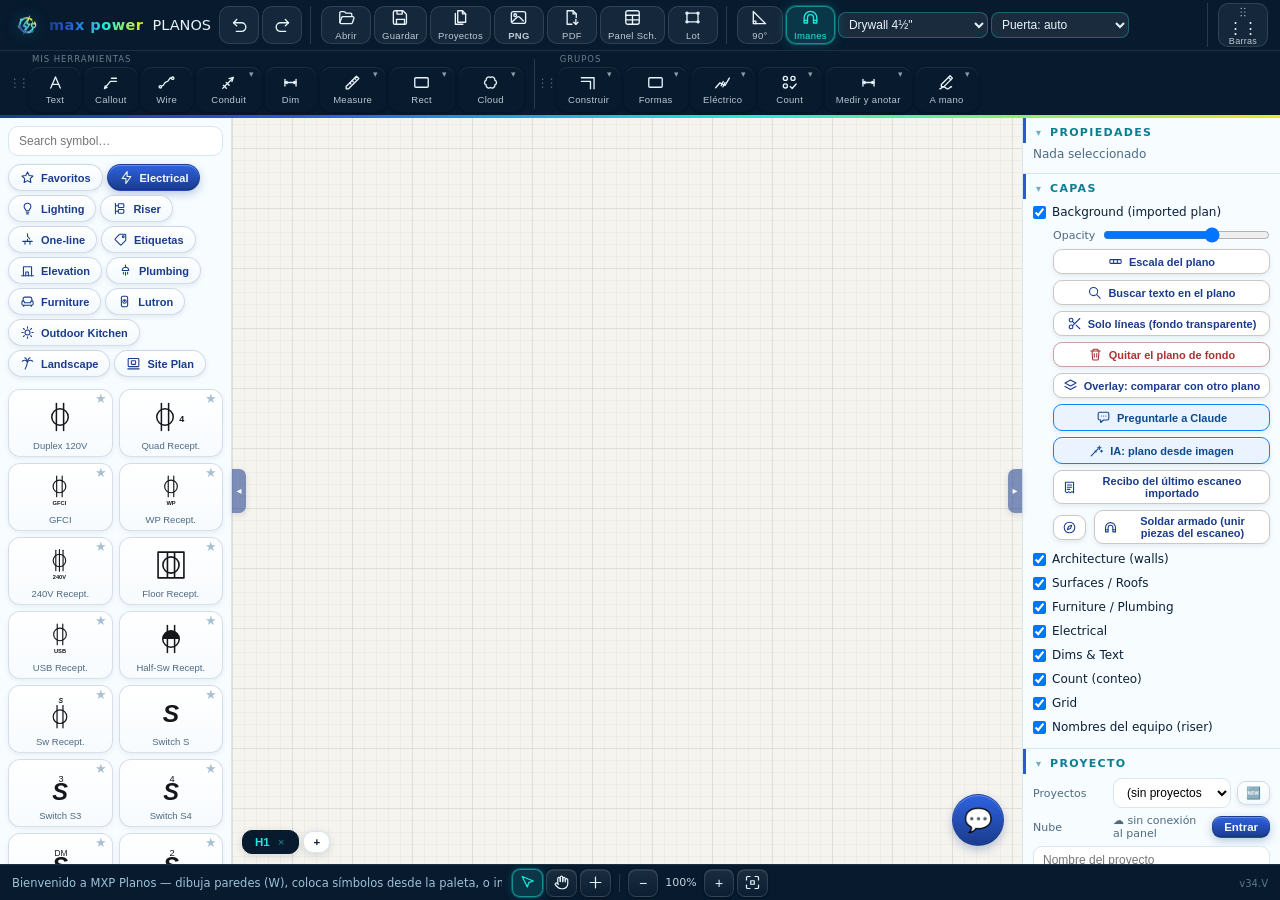
==== index.html @ 072ed12e "v34.V: abrir varios planos de golpe POR EL BOTÓN — el selector múltiple existía y funcionaba, pero n" ====
<!DOCTYPE html>
<html lang="es">
<head>
<meta charset="UTF-8">
<meta name="viewport" content="width=device-width, initial-scale=1.0, maximum-scale=1.0, user-scalable=no">
<!-- CSP (auditoría seguridad 03/09): GitHub Pages no permite cabeceras; esta meta corta la exfiltración si algo llegara a ejecutar script. pdf.js necesita worker-src blob: e img-src data:/blob:. El cerebro debe vivir en *.workers.dev (o agregar aquí su dominio). -->
<meta http-equiv="Content-Security-Policy" content="default-src 'self'; script-src 'self' 'wasm-unsafe-eval'; worker-src 'self' blob:; img-src 'self' data: blob:; style-src 'self' 'unsafe-inline'; font-src 'self' data:; connect-src 'self' https://*.supabase.co https://*.workers.dev; media-src 'self' blob:; base-uri 'none'; object-src 'none'; form-action 'none'">
<title>MXP Planos — Diseño Eléctrico y Arquitectónico</title>
<link rel="icon" href="data:image/svg+xml,%3Csvg xmlns='http://www.w3.org/2000/svg' viewBox='0 0 32 32'%3E%3Crect width='32' height='32' rx='6' fill='%231e2530'/%3E%3Ctext x='16' y='22' font-size='14' font-family='Arial' font-weight='bold' fill='%23f5b82e' text-anchor='middle'%3EMX%3C/text%3E%3C/svg%3E">
<link rel="manifest" href="manifest.webmanifest">
<meta name="theme-color" content="#071A2E">
<link rel="apple-touch-icon" href="icon-192.png">
<link rel="stylesheet" href="css/app.css">
</head>
<body>
<div id="app">

  <!-- ======= BARRA SUPERIOR ======= -->
  <header id="toolbar">
    <div class="tbRow tbRow1">
    <div class="brand"><img id="brandLogo" alt="Max Power" hidden><b>max power</b><span>PLANOS</span></div>

    <button id="btnPal" class="touch-only" title="Abrir / cerrar la paleta de símbolos" data-ico="symbols"><label>Símbolos</label></button>

    <!-- Fila 1 FIJA (pedido de Edgar 04/09): primero deshacer/rehacer, después
         las acciones de archivo, después los ajustes de dibujo. -->
    <div class="tgroup" id="grpHist">
      <button id="btnUndo" title="Deshacer (Ctrl+Z)" data-ico="undo"></button>
      <button id="btnRedo" title="Rehacer (Ctrl+Y)" data-ico="redo"></button>
    </div>

    <div class="tgroup" id="grpArchivo">
      <button id="btnOpen" title="Abrir cualquier documento: proyecto MXP, plano PDF o foto. Puedes escoger VARIOS planos de golpe —o un PDF de varias páginas— y sale el índice del set para marcar las hojas que entran. También sirve pegar con Ctrl+V o arrastrar al lienzo." data-ico="open"><label>Abrir</label></button>
      <button id="btnSave" title="Guardar el proyecto como archivo" data-ico="save"><label>Guardar</label></button>
      <button id="btnProyectos" title="Todos tus proyectos: los de este aparato y los de la nube. Abrir, duplicar, borrar e importar varios .mxp.json de golpe." data-ico="projects"><label>Proyectos</label></button>
      <button id="btnPng" title="Exportar imagen PNG" data-ico="png"><label>PNG</label></button>
      <button id="btnPrint" title="Imprimir / Guardar PDF" data-ico="pdf"><label>PDF</label></button>
      <button id="btnPanel" title="Panel Schedule &amp; Load Calculation (hoja E-2)" data-ico="panelsch"><label>Panel Sch.</label></button>
      <button id="btnLot" title="Buscar propiedad / lote (Property Appraiser, FEMA, Maps)" data-ico="lot"><label>Lot</label></button>
    </div>

    <div class="tgroup" id="grpAjustes">
      <button id="btnOrtho" title="ORTHO 90°: dibuja Y arrastra siempre recto, sin apretar Shift (F8). En el iPad déjalo encendido." data-ico="ortho"><label>90°</label></button>
      <button id="btnImanes" class="active" title="IMANES: cuando están encendidos, el punto se pega a las esquinas y ejes de lo ya dibujado. Apágalos si quieres poner la línea EXACTAMENTE donde tú tocas — las guías verdes se siguen viendo como referencia." data-ico="magnet"><label>Imanes</label></button>
      <select id="wallType" title="Tipo de pared al dibujar (drywall por defecto: en una casa solo el contorno es de bloque)">
        <option value="drywall" selected>Drywall 4½"</option>
        <option value="furr15">Furring 1½" (forro)</option>
        <option value="drywall25">Drywall 2½"</option>
        <option value="drywall35">Drywall 3½"</option>
        <option value="drywall6">Drywall 6"</option>
        <option value="block">8" Block</option>
        <option value="block12">12" Block</option>
        <option value="blockdry">8" Block + Furring (forrado)</option>
        <option value="block12dry">12" Block + Furring (forrado)</option>
        <option value="pony30">Half Wall 30" (media pared)</option>
        <option value="pony42">Half Wall 42" (barra)</option>
        <option value="screen">Screen / Malla 2" (lanai)</option>
      </select>
      <select id="doorSize" title="Tamaño de la puerta/ventana al colocar. Se ve siempre: lo que dice aquí es lo que se coloca.">
        <option value="0">Puerta: auto</option>
        <option value="18">Puerta 1'6" (pantry)</option>
        <option value="24">Puerta 2'0"</option>
        <option value="28">Puerta 2'4"</option>
        <option value="30">Puerta 2'6"</option>
        <option value="32">Puerta 2'8"</option>
        <option value="36">Puerta 3'0"</option>
      </select>
    </div>


    <div class="tgroup right">
      <button id="btnProps" class="touch-only" title="Abrir / cerrar propiedades y capas" data-ico="props"><label>Panel</label></button>
      <button id="btnBarras" title="Organizar las barras: cuáles ves, dónde van (arriba, abajo, a un lado) y qué herramientas tienes a mano" data-ico="bars">⋮⋮<label>Barras</label></button>
    </div>
    </div>
    <div class="dock horiz" id="dockTop"></div>
    <input type="file" id="fileBg" accept="image/*,application/pdf,.pdf" multiple hidden>
    <input type="file" id="fileBg2" accept="image/*,application/pdf,.pdf" hidden>
    <input type="file" id="fileOpen" accept=".json,application/json,application/pdf,.pdf,image/*" multiple hidden>
    <input type="file" id="fileProyectos" accept=".json,application/json" multiple hidden>
    <input type="file" id="fileDxf" accept=".dxf,text/plain" hidden>
  </header>

  <div id="toolMenu" hidden></div>
  <div id="barrasPanel" hidden></div>

  <div id="main">

    <!-- ======= PALETA DE SÍMBOLOS ======= -->
    <aside id="palette">
      <input type="search" id="symSearch" placeholder="Search symbol…">
      <div id="catTabs">
        <button class="cat" data-cat="fav" title="Tus símbolos de siempre" data-ico="fav">Favoritos</button>
        <button class="cat active" data-cat="electrical" data-ico="electrical">Electrical</button>
        <button class="cat" data-cat="lighting" data-ico="lighting">Lighting</button>
        <button class="cat" data-cat="riser" data-ico="riser">Riser</button>
        <button class="cat" data-cat="oneline" data-ico="oneline">One-line</button>
        <button class="cat" data-cat="notas" data-ico="etiquetas">Etiquetas</button>
        <button class="cat" data-cat="elev" data-ico="elevation">Elevation</button>
        <button class="cat" data-cat="plumbing" data-ico="plumbing">Plumbing</button>
        <button class="cat" data-cat="furniture" data-ico="furniture">Furniture</button>
        <button class="cat" data-cat="lutron" data-ico="lutron">Lutron</button>
        <button class="cat" data-cat="outdoor" data-ico="outdoor">Outdoor Kitchen</button>
        <button class="cat" data-cat="site" data-ico="landscape">Landscape</button>
        <button class="cat" data-cat="siteplan" data-ico="siteplan">Site Plan</button>
      </div>
      <div id="symList"></div>
    </aside>
    <div id="palGrip" title="Clic: esconder o mostrar la paleta de símbolos"><span class="tab"></span></div>

    <!-- ======= LIENZO ======= -->
    <div class="dock vert" id="dockLeft"></div>
    <div id="canvasWrap">
      <svg id="canvas" class="mxp" xmlns="http://www.w3.org/2000/svg">
        <style id="mxpStyle">
          .mxp { background:#f5f4ef; }
          .mxp .sym, .mxp .arch { stroke:#14161a; fill:none; stroke-width:1; stroke-linecap:round; stroke-linejoin:round; }
          .mxp .sym text, .mxp text.lbl { fill:#14161a; stroke:none; font-family:Arial, Helvetica, sans-serif; }
          /* GROSOR DE LÍNEA (Edgar 08/30: "las veo muy grandes"). Medido: el
             borde iba a 1.6" de grosor centrado en la cara, así que un bloque
             de 8" se veía de 9.6" — un 20% más gordo de lo real. A 0.9" el
             bloque se ve 8.9" y sigue leyéndose fuerte al imprimir; las
             divisiones a 0.6". La MEDIDA no cambia: 8" siguen siendo 8". */
          .mxp .wall-edge { stroke:#14161a; stroke-width:0.9; fill:none; }
          .mxp .wall-edge.dry { stroke-width:0.6; }
          .mxp .wall-fill-drywall { fill:#e8e6df; stroke:none; }
          .mxp .wall-fill-block { fill:url(#hatchBlock); stroke:none; }
          .mxp .jamb { stroke:#14161a; stroke-width:1.2; }
          .mxp .furr-line { stroke:#14161a; stroke-width:0.7; fill:none; }
          .mxp.sinEqName text.eqName { display:none; }
          .mxp .wire { stroke:#14161a; stroke-width:0.7; fill:none; }
          .mxp .wire.dashed { stroke-dasharray:4 3; }
          .mxp .wire-conduit-outer { stroke:#14161a; stroke-width:3.6; fill:none; stroke-linecap:butt; stroke-linejoin:miter; }
          .mxp .wire-conduit-inner { stroke:#ffffff; stroke-width:2; fill:none; stroke-linecap:butt; stroke-linejoin:miter; }
          .mxp .leader-line { stroke:#14161a; stroke-width:0.6; fill:none; }
          .mxp .leader-head { fill:#14161a; stroke:none; }
          .mxp .door-leaf { stroke:#14161a; stroke-width:1.4; fill:none; }
          .mxp .door-arc { stroke:#14161a; stroke-width:0.7; fill:none; stroke-dasharray:3 2.4; }
          .mxp .win-line { stroke:#14161a; stroke-width:0.9; fill:none; }
          .mxp .sgd-panel { stroke:#14161a; stroke-width:0.8; fill:#ffffff; }
          .mxp .screen-tick { stroke:#14161a; stroke-width:0.8; fill:none; }
          .mxp .dim { stroke:#8a2f2f; stroke-width:0.6; fill:none; }
          .mxp .dim text { fill:#8a2f2f; stroke:none; font-family:Arial, sans-serif; }
          .mxp .meas { stroke:#1c5fa8; stroke-width:0.8; fill:none; }
          .mxp .meas text { fill:#1c5fa8; stroke:none; font-family:Arial, sans-serif; font-weight:bold; }
          .mxp .sel { stroke:#0b84ff; stroke-width:1.2; fill:none; stroke-dasharray:5 4; }
          .mxp .handle { fill:#ffffff; stroke:#0b84ff; stroke-width:1.2; }
          .mxp .preview { opacity:0.55; }
          .mxp .osnap { fill:none; stroke:#0a8f3c; stroke-width:1.4; }
          .mxp .gridline { stroke:#d8d5ca; stroke-width:0.4; }
          .mxp .gridline.major { stroke:#c6c2b4; stroke-width:0.7; }
        </style>
        <defs>
          <pattern id="hatchBlock" width="6" height="6" patternUnits="userSpaceOnUse" patternTransform="rotate(45)">
            <rect width="6" height="6" fill="#efede6"></rect>
            <line x1="0" y1="0" x2="0" y2="6" stroke="#8f8b7e" stroke-width="0.8"></line>
          </pattern>
          <pattern id="grid12" width="12" height="12" patternUnits="userSpaceOnUse">
            <path d="M12 0 H0 V12" fill="none" class="gridline"></path>
          </pattern>
          <pattern id="grid60" width="60" height="60" patternUnits="userSpaceOnUse">
            <path d="M60 0 H0 V60" fill="none" class="gridline major"></path>
          </pattern>
        </defs>
        <g id="world">
          <g id="gGridBase"></g>
          <g id="gBackground"></g>
          <g id="gAreas"></g>
          <g id="gFurniture"></g>
          <g id="gWalls"></g>
          <g id="gElectrical"></g>
          <g id="gAnnot"></g>
          <g id="gCount"></g>
          <g id="gBusca"></g>
          <g id="gVisual"></g>
          <g id="gMeasure"></g>
          <g id="gPreview"></g>
          <g id="gSel"></g>
        </g>
      </svg>
      <div id="sheetTabs"></div>
    </div>
    <div class="dock vert" id="dockRight"></div>
    <div id="rpGrip" title="Arrastra: ensanchar o estrechar el panel · Clic: esconderlo o mostrarlo"><span class="tab"></span></div>

    <!-- ======= PANEL DERECHO ======= -->
    <aside id="rightPanel">
      <section class="panel" id="propsPanel">
        <h3>Propiedades</h3>
        <div id="propsBody" class="pbody muted">Nada seleccionado</div>
      </section>

      <section class="panel" id="layersPanel">
        <h3>Capas</h3>
        <div class="pbody" id="layersBody">
          <label class="lay"><input type="checkbox" data-layer="background" checked> Background (imported plan)</label>
          <div class="sub"><span>Opacity</span><input type="range" id="bgOpacity" min="10" max="100" value="70"></div>
          <div class="sub"><button id="btnBgScale" style="flex:1;padding:4px 8px;border:1px solid #c9c9c3;background:#fff;border-radius:5px;cursor:pointer;font-size:11px" title="Aplica la escala escrita en el plano (ej: 1/4&quot; = 1'-0&quot;) sin calibrar" data-ico="escala">Escala del plano</button></div>
          <div class="sub"><button id="btnBuscaPdf" style="flex:1;padding:4px 8px;border:1px solid #c9c9c3;background:#fff;border-radius:5px;cursor:pointer;font-size:11px" title="Busca una palabra dentro del PDF del ingeniero (PANEL A, GFCI, 2-WAY...) y te lleva a donde está, en cualquier hoja del set" data-ico="buscar">Buscar texto en el plano</button></div>
          <div class="sub"><button id="btnBgLines" style="flex:1;padding:4px 8px;border:1px solid #c9c9c3;background:#fff;border-radius:5px;cursor:pointer;font-size:11px" data-ico="tijera">Solo líneas (fondo transparente)</button></div>
          <div class="sub"><button id="btnBgDel" style="flex:1;padding:4px 8px;border:1px solid #c9a0a0;background:#fff;color:#a33;border-radius:5px;cursor:pointer;font-size:11px" title="Borra la imagen del plano importado y deja SOLO lo que dibujaste. No se puede deshacer." data-ico="papelera">Quitar el plano de fondo</button></div>
          <div class="sub"><button id="btnOv" style="flex:1;padding:4px 8px;border:1px solid #c9c9c3;background:#fff;border-radius:5px;cursor:pointer;font-size:11px" title="Compara 2 pisos: el plano base se pone AZUL y el otro ROJO — donde no cuadran, algo cambió" data-ico="overlay">Overlay: comparar con otro plano</button></div>
          <div class="sub" id="ovRow" hidden><span>Rojo</span><input type="range" id="ov2Op" min="10" max="100" value="70"></div>
          <div class="sub" id="ovRow2" hidden>
            <button id="btnOvAlign" style="flex:1;padding:4px 8px;border:1px solid #c9c9c3;background:#fff;border-radius:5px;cursor:pointer;font-size:11px" title="Toca 2 puntos de control (ejes) en cada plano y se cuadran solos" data-ico="diana">Alinear (2 puntos)</button>
            <button id="btnOvOff" style="padding:4px 8px;border:1px solid #c9c9c3;background:#fff;border-radius:5px;cursor:pointer;font-size:11px" title="Quitar el overlay y devolver el color" data-ico="close"></button>
          </div>
          <div class="sub"><button id="btnAI" style="flex:1;padding:5px 8px;border:1px solid #0b84ff;background:#eaf3ff;color:#0b4a8f;border-radius:5px;cursor:pointer;font-size:11px;font-weight:700" title="Pregúntale a Claude sobre este plano. No toca nada: contesta." data-ico="chat">Preguntarle a Claude</button></div>
          <div class="sub"><button id="btnPlanoIA" style="flex:1;padding:5px 8px;border:1px solid #0b84ff;background:#eaf3ff;color:#0b4a8f;border-radius:5px;cursor:pointer;font-size:11px;font-weight:700" title="El cerebro lee la imagen del plano (el fondo, o una foto que escojas) y arma los cuartos como piezas editables" data-ico="varita">IA: plano desde imagen</button></div>
          <div class="sub"><button id="btnRecibo" style="flex:1;padding:4px 8px;border:1px solid #c9c9c3;background:#fff;border-radius:5px;cursor:pointer;font-size:11px" title="Compara lo que trae el archivo de MXP Scan con lo que se dibujó aquí" data-ico="recibo">Recibo del último escaneo importado</button></div>
          <div class="sub"><button id="btnGuiaDel" style="padding:4px 8px;border:1px solid #c9c9c3;background:#fff;border-radius:5px;cursor:pointer;font-size:11px" title="Borrar el contorno de guia calcado del survey (las piezas se quedan donde estan)" data-ico="brujula"></button><button id="btnWeld" style="flex:1;padding:4px 8px;border:1px solid #c9c9c3;background:#fff;border-radius:5px;cursor:pointer;font-size:11px" title="Después de arrastrar cada cuarto a su sitio: fusiona las paredes dobladas del empate, suelda esquinas y re-tipa solo (calle=block, interior=drywall)" data-ico="magnet">Soldar armado (unir piezas del escaneo)</button></div>
          <label class="lay"><input type="checkbox" data-layer="architecture" checked> Architecture (walls)</label>
          <label class="lay"><input type="checkbox" data-layer="areas" checked> Surfaces / Roofs</label>
          <label class="lay"><input type="checkbox" data-layer="furniture" checked> Furniture / Plumbing</label>
          <label class="lay"><input type="checkbox" data-layer="electrical" checked> Electrical</label>
          <label class="lay"><input type="checkbox" data-layer="annotation" checked> Dims &amp; Text</label>
          <label class="lay" title="Las marcas del Count (conteo manual sobre el plano del ingeniero)"><input type="checkbox" data-layer="count" checked> Count (conteo)</label>
          <label class="lay"><input type="checkbox" data-layer="grid" checked> Grid</label>
          <label class="lay" title="Esconde el nombre impreso en el equipo del riser (PANEL, DISC, ATS, METER). El dibujo se queda igual."><input type="checkbox" id="cbEqName" checked> Nombres del equipo (riser)</label>
        </div>
      </section>

      <section class="panel" id="projPanel">
        <h3>Proyecto</h3>
        <div class="pbody">
          <div class="row" title="Los proyectos guardados en este aparato. Cambia de uno a otro sin buscar archivos; el que dejas queda guardado."><label>Proyectos</label>
            <select id="pjLista" style="flex:1;min-width:0"></select>
            <button id="pjNuevo" style="flex:none;padding:4px 8px" title="Empezar un proyecto nuevo — el actual queda guardado en este aparato">🆕</button>
          </div>
          <div class="row"><label>Nube</label><span id="pjNube" class="nubeBadge off"></span>
            <button id="pjEntrar" title="Entra con tu usuario del panel de Max Power: a partir de ahí los planos suben solos a la nube">Entrar</button></div>
          <input id="pjName" placeholder="Nombre del proyecto">
          <input id="pjClient" placeholder="Cliente">
          <input id="pjAddress" placeholder="Dirección">
          <div class="row">
            <input id="pjJob" placeholder="Job No. (MXP-…)">
            <input id="pjSheetNo" placeholder="Hoja (E-1)" style="width:70px;flex:none">
          </div>
          <input id="pjSheetTitle" placeholder="Título de hoja (POWER RISER DIAGRAM)">
          <input id="pjDrawn" placeholder="Dibujado por" value="">
          <button id="btnPurgar" style="margin-top:8px;padding:5px 8px;border:1px solid #c9a0a0;background:#fff;color:#a33;border-radius:5px;cursor:pointer;font-size:11px;width:100%" title="Borra TODOS los proyectos guardados en este aparato, los PDF importados, la sesión del estimador y el token del cerebro (iPad compartido o prestado). Lo que bajaste como .mxp.json no se toca." data-ico="escoba">Borrar todo lo guardado en este aparato</button>
          <div class="row"><label>Precision</label>
            <select id="pjPrec" style="flex:1">
              <option value="8">1/8"</option>
              <option value="4" selected>1/4"</option>
              <option value="2">1/2"</option>
              <option value="1">1"</option>
            </select>
          </div>
          <div class="row" title="Tamaño de los devices (switches, receptáculos, luces…) respecto al plano. Muebles, paneles y site siguen a tamaño real. Se guarda con el proyecto y sale igual en el PDF."><label>Símbolos</label>
            <input type="range" id="pjSymEsc" min="30" max="120" step="5" value="50" style="flex:1;min-width:0">
            <span id="pjSymEscV" class="small muted" style="width:36px;text-align:right;flex:none">50%</span>
          </div>
          <div class="row" title="Tamaño de las marcas del Count (círculos, cuadrados, rombos con su número). Edgar, 15/09: «están muy grandes y se me van a confundir». Se guarda con el proyecto."><label>Marcas Count</label>
            <input type="range" id="pjCntEsc" min="30" max="150" step="5" value="45" style="flex:1;min-width:0">
            <span id="pjCntEscV" class="small muted" style="width:36px;text-align:right;flex:none">45%</span>
          </div>
          <div class="row" title="Grosor de las líneas del plano: paredes, puertas, ventanas, símbolos, cables. No cambia las ayudas de pantalla (selección, cotas, grilla). Se guarda con el proyecto y sale igual en el PDF."><label>Líneas</label>
            <input type="range" id="pjLwEsc" min="30" max="130" step="5" value="50" style="flex:1;min-width:0">
            <span id="pjLwEscV" class="small muted" style="width:36px;text-align:right;flex:none">50%</span>
          </div>
          <div class="row"><label>Hoja</label>
            <select id="pjSheet" style="flex:1" title="Qué sale al imprimir o exportar el PDF">
              <option value="limpia" selected>Solo el plano (hoja limpia)</option>
              <option value="marco">Solo el plano, con marco</option>
              <option value="full">Con carátula y leyenda</option>
            </select>
          </div>
          <div class="row" title="El sello que va estampado sobre el plano al imprimir o exportar (como el de un plano de ingeniero)"><label>Sello</label>
            <select id="pjSello" style="flex:1">
              <option value="" selected>Sin sello</option>
              <option value="FOR PERMIT">FOR PERMIT</option>
              <option value="FOR CONSTRUCTION">FOR CONSTRUCTION</option>
              <option value="AS-BUILT">AS-BUILT</option>
              <option value="NOT FOR CONSTRUCTION">NOT FOR CONSTRUCTION</option>
              <option value="FOR REVIEW / BID">FOR REVIEW / BID</option>
              <option value="REVISION">REVISION</option>
            </select>
          </div>
          <div class="row" title="Coge el PDF del ingeniero tal cual y le estampa encima tus marcas, en vector: su plano sigue nítido a cualquier zoom y su texto se sigue pudiendo buscar">
            <label>PDF vector</label>
            <button id="btnPdfVec" style="flex:1" title="PDF vectorial ENCIMA del original: el plano del ingeniero no se convierte en imagen. Solo funciona si esta hoja tiene un PDF de fondo." data-ico="pdf">Encima del original</button>
          </div>
          <div class="row" title="DXF: el formato con el que se habla con AutoCAD y Revit sin pasar por PDF">
            <label class="corto">DXF</label>
            <button id="btnDxfExp" style="flex:1" title="Exportar esta hoja a DXF, en pulgadas y por capas (A-WALL, E-POWR, A-ANNO…). Sale exactamente lo que se ve." data-ico="dxf">Exportar</button>
            <button id="btnDxfImp" style="flex:1" title="Importar un DXF del ingeniero. Entra como líneas y rótulos: un DXF ajeno no dice cuál de sus líneas es una pared." data-ico="upload">Importar</button>
          </div>
          <div class="row"><label>Print scale</label>
            <select id="pjScale" style="flex:1">
              <option value="fit" selected>Graphic (fit page)</option>
              <option value="24">1/2" = 1'-0"</option>
              <option value="32">3/8" = 1'-0"</option>
              <option value="48">1/4" = 1'-0"</option>
              <option value="64">3/16" = 1'-0"</option>
              <option value="96">1/8" = 1'-0"</option>
            </select>
          </div>
        </div>
      </section>

      <section class="panel" id="matPanel">
        <h3>Materiales <button id="btnMarcas" title="Lista de marcas (como el Markups List de Bluebeam): cada objeto del plano en una tabla — clic para ir a él, filtro y CSV" data-ico="lista">Lista</button> <button id="btnEst" title="Enviar el takeoff al estimador de Max Power (crea un estimado BORRADOR)" data-ico="upload">Estimador</button> <button id="btnScope" title="Estimado desde el scope of work: el cerebro propone recetas e ítems con cantidades, el código calcula, tú apruebas fila a fila (E10)" data-ico="chat">Scope</button> <button id="btnDoc" title="Leer un conteo de un documento: pega la tabla tal cual y la app saca cada renglón con su cantidad y te propone la receta" data-ico="lista">Conteo</button> <button id="btnCuadre" title="Cuadre: lo que trazaste y contaste contra lo que dice el panel schedule o el documento — circuitos por panel, breakers y conteo, con la diferencia en rojo" data-ico="ok">Cuadre</button> <button id="btnCsv" title="Exportar lista de materiales a CSV (Excel)" data-ico="download">CSV</button></h3>
        <div class="pbody" id="countsBody"><span class="muted">Sin elementos aún</span></div>
      </section>
    </aside>
  </div>

  <!-- ======= BUSCAR IGUALES EN EL PLANO → COUNT (5.9) ======= -->
  <div id="visualBox" class="oculto">
    <div id="visualCab">
      <span id="visualTit">BUSCAR IGUALES EN EL PLANO</span>
      <button id="visualCerrar" title="Cerrar" data-ico="close"></button>
    </div>
    <div id="visualCuerpo"></div>
  </div>

  <!-- ======= LEER LA LEYENDA DEL INGENIERO (E4): la tabla de símbolos → categorías del Count ======= -->
  <div id="leyBox" class="oculto">
    <div id="leyCab">
      <span id="leyTit">LEER LA LEYENDA DEL PLANO</span>
      <button id="leyCerrar" title="Cerrar" data-ico="close"></button>
    </div>
    <div id="leyCuerpo"></div>
  </div>

  <!-- ======= CUÉNTAME LOS DEVICES (E27, 18/09): el cerebro cuenta por losas, Edgar revisa ======= -->
  <div id="cuentaBox" class="oculto">
    <div id="cuentaCab">
      <span id="cuentaTit">CUÉNTAME LOS DEVICES</span>
      <button id="cuentaCerrar" title="Cerrar" data-ico="close"></button>
    </div>
    <div id="cuentaCuerpo"></div>
  </div>

  <!-- ======= PROPÓN LA RUTA (E30, 20/09): paneles, circuitos y el camino del tubo ======= -->
  <div id="rutasBox" class="oculto">
    <div id="rutasCab">
      <span id="rutasTit">PROPÓN LA RUTA</span>
      <button id="rutasCerrar" title="Cerrar" data-ico="close"></button>
    </div>
    <div id="rutasCuerpo"></div>
  </div>

  <!-- ======= LEE LAS NOTAS → CUIDADO CON ESTO (E29, 19/09) ======= -->
  <div id="notasBox" class="oculto">
    <div id="notasCab">
      <span id="notasTit">CUIDADO CON ESTO — LAS NOTAS DEL INGENIERO</span>
      <button id="notasCerrar" title="Cerrar" data-ico="close"></button>
    </div>
    <div id="notasCuerpo"></div>
  </div>

  <!-- ======= ESTIMADO DESDE SCOPE (E10): el cerebro propone, el código calcula, Edgar aprueba ======= -->
  <div id="scopeBox" class="oculto">
    <div id="scopeCab">
      <span id="scopeTit">ESTIMADO DESDE EL SCOPE</span>
      <button id="scopeCerrar" title="Cerrar" data-ico="close"></button>
    </div>
    <div id="scopeCuerpo"></div>
  </div>

  <!-- ======= LEER UN CONTEO DE UN DOCUMENTO (17/09) ======= -->
  <div id="docBox" class="oculto">
    <div id="docCab">
      <span id="docTit">CONTEO DESDE UN DOCUMENTO</span>
      <button id="docCerrar" title="Cerrar" data-ico="close"></button>
    </div>
    <div id="docCuerpo"></div>
  </div>

  <!-- ======= CUADRE: lo del plano contra lo del schedule / documento (17/09) ======= -->
  <div id="cuadreBox" class="oculto">
    <div id="cuadreCab">
      <span id="cuadreTit">CUADRE — PLANO vs SCHEDULE</span>
      <button id="cuadreCerrar" title="Cerrar" data-ico="close"></button>
    </div>
    <div id="cuadreCuerpo"></div>
  </div>

  <!-- ======= BUSCAR TEXTO EN EL PDF DEL INGENIERO (5.8) ======= -->
  <div id="buscaBox" class="oculto">
    <div id="buscaCab">
      <span id="buscaTit">BUSCAR EN EL PLANO</span>
      <span id="buscaN" class="muted small"></span>
      <button id="buscaPrev" title="Anterior" data-ico="flechaArriba"></button>
      <button id="buscaSig" title="Siguiente" data-ico="flechaAbajo"></button>
      <button id="buscaCerrar" title="Cerrar" data-ico="close"></button>
    </div>
    <div id="buscaFiltro">
      <input type="search" id="buscaTxt" placeholder="Palabra del plano… (PANEL A, GFCI, 2-WAY)">
      <label class="lay" title="Buscar en todas las hojas del set que vengan del mismo PDF"><input type="checkbox" id="buscaTodas" checked> Todo el set</label>
      <label class="lay" title="CHI-1 no encuentra CHI-11: la palabra tiene que terminar ahí. Para números de circuito es lo que quieres."><input type="checkbox" id="buscaEntera"> Palabra entera</label>
      <button id="buscaCoge" class="small" title="Coger del plano: el próximo toque sobre un texto del PDF lo mete aquí y lo busca">👆 Coger del plano</button>
    </div>
    <div id="buscaMarcar" class="oculto">
      <div class="swRow" id="buscaColor"></div>
      <button id="buscaResalta" class="small">Resaltar</button>
      <button id="buscaAlConteo" class="small" title="Cada resultado pasa a ser una marca del Count, con su número y su total">→ Conteo</button>
      <button id="buscaBorra" class="small" title="Quitar del plano los resaltes de esta búsqueda">Quitar</button>
    </div>
    <div id="buscaLista"></div>
  </div>

  <div id="tlibBox" class="oculto">
    <div id="tlibCab">
      <span id="tlibTit">BIBLIOTECA DE TAKEOFF</span>
      <span id="tlibN" class="muted small"></span>
      <button id="tlibCerrar" title="Cerrar" data-ico="close"></button>
    </div>
    <div id="tlibFiltro">
      <input type="search" id="tlibTxt" placeholder="Busca un tool: receptacle, 4x4, smoke, panel, EMT…">
      <label class="lay" title="Ver solo los tools que casan con un item del catálogo del estimador"><input type="checkbox" id="tlibSoloCat"> Solo con item</label>
    </div>
    <div id="tlibLista"></div>
    <div id="tlibPie">
      <span class="muted small" style="flex:1">Marca lo que vas a contar en este proyecto. Cada categoría llega al estimador con el nombre de Bluebeam que ya entiende.</span>
      <span id="tlibSel" class="muted small"></span>
      <button id="tlibAnadir" disabled>Añadir al proyecto</button>
    </div>
  </div>

  <!-- ======= LISTA DE MARCAS (Markups List) — panel flotante, no modal: se queda abierto mientras recorres el plano ======= -->
  <div id="marcasBox" class="oculto">
    <div id="marcasCab">
      <span id="marcasTit">📋 LISTA DE MARCAS</span>
      <span id="marcasN" class="muted small"></span>
      <button id="marcasMarcar" title="Marca de una vez todo lo que quedó en la lista con este filtro. Después, Propiedades los cambia todos a la vez y Supr los borra. Lo que esté en una capa apagada no se marca." data-ico="varita"></button>
      <button id="marcasCsv" title="Exportar esta lista (con el filtro puesto) a CSV" data-ico="download"></button>
      <button id="marcasCerrar" title="Cerrar" data-ico="close"></button>
    </div>
    <div id="marcasFiltro">
      <input type="search" id="marcasBusca" placeholder="Buscar… (texto, etiqueta, tipo)">
      <select id="marcasTipo">
        <option value="">Todo</option>
        <option value="wall">Paredes</option>
        <option value="count">Conteo (Count)</option>
        <option value="ink">Tinta (lápiz y resaltador)</option>
        <option value="opening">Puertas y ventanas</option>
        <option value="symbol">Símbolos</option>
        <option value="text">Textos</option>
        <option value="leader">Notas (callout)</option>
        <option value="dim">Cotas</option>
        <option value="area">Superficies</option>
        <option value="line">Líneas y polilíneas</option>
        <option value="circ">Circuitos (homeruns)</option>
        <option value="wire">Cableado y tubería</option>
      </select>
    </div>
    <div id="marcasCuerpo"><table id="marcasTabla"></table></div>
  </div>

  <!-- ======= BARRA DE ESTADO ======= -->
  <div class="dock horiz abajo" id="dockBottom"></div>
  <!-- Barra de abajo, fija y fina (estilo Bluebeam): aviso a la izquierda,
       Select / Pan / zoom en el centro, coordenadas y versión a la derecha. -->
  <footer id="statusbar">
    <span id="hint">Selecciona una herramienta para comenzar</span>
    <div id="navFijo">
      <button class="tool active" data-tool="select" data-ico="select" title="Seleccionar (V)"></button>
      <button class="tool" data-tool="pan" data-ico="pan" title="Mover vista (H)"></button>
      <!-- En el iPad no hay tecla Shift: este botón enciende el modo "ir sumando",
           y mientras está encendido cada toque marca o desmarca sin mover nada. -->
      <button id="btnSumar" class="act" data-ico="mas" title="Ir sumando a la selección: mientras esté encendido, cada toque marca o desmarca (en la PC es lo mismo que Shift+clic)"></button>
      <span class="sep"></span>
      <button class="act zo" data-act="zoomOut" title="Alejar">−</button>
      <span id="zoomLabel" title="Zoom">100%</span>
      <button class="act zo" data-act="zoomIn" title="Acercar">+</button>
      <button class="act zo" data-act="zoomFit" data-ico="ajustar" title="Ajustar a contenido"></button>
    </div>
    <span class="sbDer"><span id="coords"></span><span id="verTag"></span></span>
  </footer>
</div>

<!-- ======= EDITOR DE PANEL SCHEDULE (E-2) ======= -->
<div id="panelModal" class="modal" hidden>
  <div class="modalBox">
    <div class="modalHead">
      <b>PANEL SCHEDULE &amp; LOAD CALCULATION</b>
      <div class="mbtns">
        <button id="psPrint" data-ico="pdf">Print Sheet (E-2)</button>
        <button id="psClose" data-ico="close">Cerrar</button>
      </div>
    </div>
    <div class="psHeader">
      <label>Panel <input id="psName" style="width:50px"></label>
      <label>Voltaje <input id="psVolts" style="width:130px"></label>
      <label>Main <input id="psMain" style="width:90px"></label>
      <label>Montaje <input id="psMount" style="width:140px"></label>
      <label>Espacios <input id="psSpaces" type="number" min="2" max="84" step="2" style="width:56px"></label>
      <button id="psFromPlan" class="small" title="Lee el atributo Circuito de cada símbolo del plano (A-12, 14…) y escribe en cada circuito cuántos receptáculos y luminarias cuelgan de él, con su VA (180 VA por receptáculo, 100 VA por luminaria)" data-ico="download">Traer del plano</button>
      <label>AIC <input id="psAic" style="width:110px"></label>
    </div>
    <div class="psGrid"><table id="psTable"></table></div>
    <div id="psTotals" class="psTotals"></div>
    <h4>LOAD CALCULATION — NEC 220.83 <button id="psAddLoad" class="small">+ Agregar carga</button></h4>
    <table id="psLoads" class="psLoadsT"></table>
    <div id="psCalc" class="psCalc"></div>
  </div>
</div>

<!-- ======= DIÁLOGO PROPIO (el visor bloquea los del navegador) ======= -->
<div id="projModal" class="modal" hidden>
  <div class="modalBox" style="width:min(880px,96vw)">
    <div class="modalHead">
      <b>&#9729; PROYECTOS</b>
      <div class="mbtns">
        <button id="pmNuevo" title="Empezar un proyecto nuevo (el actual queda guardado)">&#127381; Nuevo</button>
        <button id="pmImport" title="Meter de golpe varios .mxp.json que tengas en el aparato">&#11014; Importar archivos</button>
        <button id="pmRefresh" title="Volver a leer este aparato y la nube">&#128260; Actualizar</button>
        <button id="pmClose">&#10005; Cerrar</button>
      </div>
    </div>
    <div id="pmBody"></div>
    <div class="muted small" style="margin-top:8px">Lo que dibujas se guarda solo en este aparato y sube a la nube cuando hay sesión del panel e internet. Los .mxp.json que descargaste no se tocan nunca.</div>
  </div>
</div>
<div id="askModal" class="modal" hidden style="z-index:80">
  <div class="modalBox" style="width:min(440px,92vw)">
    <div id="askTitle" style="font-size:13.5px;margin-bottom:10px;white-space:pre-wrap;line-height:1.5"></div>
    <input id="askInput" style="width:100%;padding:9px;font-size:15px;border:1px solid #ccc;border-radius:6px;box-sizing:border-box">
    <datalist id="askLista"></datalist>
    <textarea id="askArea" rows="4" style="width:100%;padding:9px;font-size:15px;border:1px solid #ccc;border-radius:6px;box-sizing:border-box;display:none;resize:vertical;font-family:inherit" placeholder="Enter hace un renglón nuevo · Ctrl+Enter o el botón para aceptar"></textarea>
    <div style="margin-top:12px;display:flex;gap:8px;justify-content:flex-end">
      <button id="askCancel" style="padding:7px 14px;border:1px solid #c9c9c3;background:#fff;border-radius:6px;cursor:pointer">Cancelar</button>
      <button id="askTercero" style="display:none;padding:7px 14px;border:1px solid #1e2530;background:#fff;color:#1e2530;font-weight:600;border-radius:6px;cursor:pointer"></button>
      <button id="askOk" style="padding:7px 18px;border:none;background:#1e2530;color:#fff;font-weight:700;border-radius:6px;cursor:pointer">OK</button>
    </div>
  </div>
</div>

<!-- ======= BUSCADOR DE PROPIEDAD / LOTE ======= -->
<!-- ======= ASISTENTE MXP (revisión del plano) ======= -->
<div id="aiModal" class="modal" hidden style="z-index:75">
  <div class="modalBox" style="width:min(760px,96vw)">
    <div class="modalHead">
      <b>💬 PREGÚNTALE A CLAUDE — sobre este plano</b>
      <div class="mbtns"><button id="aiClose" data-ico="close">Cerrar</button></div>
    </div>
    <div id="aiBody" class="pbody"></div>
  </div>
</div>

<div id="setModal" class="modal" hidden style="z-index:78">
  <div class="modalBox" style="width:min(860px,96vw)">
    <div class="modalHead">
      <b>📚 EL SET DE PLANOS — elige qué hojas entran</b>
      <div class="mbtns"><button id="setCerrar" data-ico="close">Cerrar</button></div>
    </div>
    <div class="pbody">
      <div id="setEstado" class="bMuted"></div>
      <div id="setBotones" class="row" hidden>
        <button id="setTodas" style="flex:1">Todas</button>
        <button id="setNinguna" style="flex:1">Ninguna</button>
        <button id="setElectricas" style="flex:1" title="Las hojas cuyo número empieza por E (E-1, ED-2.2, EP-3): las eléctricas">Solo las E‑*</button>
      </div>
      <div id="setLista" class="setLista"></div>
      <div id="setPeso" class="muted small"></div>
      <button id="setImporta" style="padding:10px;font-weight:700" hidden></button>
    </div>
  </div>
</div>

<div id="lotModal" class="modal" hidden>
  <div class="modalBox" style="width:min(580px,94vw)">
    <div class="modalHead">
      <b>🔎 PROPERTY / LOT SEARCH</b>
      <div class="mbtns"><button id="lotClose" data-ico="close">Cerrar</button></div>
    </div>
    <div class="pbody">
      <input id="lotAddr" placeholder="Dirección o folio — ej: 410 S Sterling Ave, Tampa, FL 33609" style="font-size:14px;padding:8px">
      <div class="row"><label>Condado</label><select id="lotCounty" style="flex:1"></select></div>
      <div class="row">
        <button id="lotAddCounty" style="flex:1">+ Agregar condado</button>
        <button id="lotEditCounty" style="flex:1" data-ico="editar">Editar</button>
        <button id="lotDelCounty" style="flex:1" data-ico="papelera">Borrar</button>
      </div>
      <button id="lotDirect" style="padding:9px;font-weight:700" data-ico="diana">Ir directo al lote</button>
      <div class="muted small">Busca la dirección exacta dentro del sitio del condado — el primer resultado es la página del lote. Si pones el número de folio (Hillsborough), abre el lote directo.</div>
      <button id="lotOpenPA" style="padding:7px" data-ico="buscar">Abrir el buscador del Property Appraiser</button>
      <div class="muted small">Al abrir, la dirección queda copiada — pégala (Ctrl+V) en el buscador de la página.</div>
      <div class="row">
        <button id="lotGoogle" style="flex:1" data-ico="buscar">Google</button>
        <button id="lotMaps" style="flex:1" data-ico="mapa">Maps</button>
        <button id="lotFema" style="flex:1" data-ico="agua">FEMA Flood</button>
      </div>
      <div id="lotFallback" hidden>
        <a id="lotUrlA" href="#" target="_blank" rel="noopener" style="display:block;text-align:center;padding:9px;background:#1e2530;color:#f5b82e;font-weight:700;border-radius:6px;text-decoration:none;margin-top:4px">↗ ABRIR EN PESTAÑA NUEVA</a>
        <div class="muted small" style="margin-top:4px">Si el botón de arriba no abre (visor bloqueado): copia el link y pégalo en la <b>barra de direcciones</b> del navegador (no en el buscador de Google):</div>
        <div class="row">
          <input id="lotUrl" readonly style="flex:1;font-size:11px">
          <button id="lotCopy" style="flex:none" data-ico="copiar">Copiar</button>
        </div>
      </div>
    </div>
  </div>
</div>

<!-- ======= HOJA DE IMPRESIÓN ======= -->
<div id="printSheet" hidden></div>

<script src="js/icons.js"></script>
<script src="js/vendor/pdf.min.js"></script>
<script src="js/logo.js"></script>
<script src="js/config.js"></script>
<script src="js/symbols.js"></script>
<script src="js/takeoff-lib.js"></script>
  <script src="js/nec.js"></script>
<script src="js/app.js"></script>
</body>
</html>
---- css/app.css ----
/* ============================================================
   MXP Planos — identidad Max Power (misma que mxpes.com y la
   App de Operaciones): marco oscuro --mp-deep, superficies
   celestes, gradiente eléctrico como firma, cyan SOLO en oscuro.
   ============================================================ */
:root {
  --mp-navy:   #1B3C8C;
  --mp-blue:   #2A5BD7;
  --mp-cyan:   #22E8E0;   /* solo sobre fondos oscuros */
  --mp-lime:   #8CF06A;
  --mp-yellow: #EFE22E;
  --mp-deep:   #071A2E;
  --mp-grad: linear-gradient(96deg,#1B3C8C 0%,#2A5BD7 24%,#22E8E0 58%,#8CF06A 80%,#EFE22E 100%);
  --mp-sky-1: #F6FCFF;
  --mp-sky-2: #E8F3FA;
  --mp-sky-3: #DCEEF7;
  --mp-card:  #FFFFFF;
  --mp-line:  #D6E7F1;
  --mp-ink:   #0B2036;
  --mp-ink-2: #4D6A83;
  --mp-teal-text: #0D7D92;
  --mp-danger: #B3383B;
}
* { box-sizing: border-box; margin: 0; padding: 0; }
[hidden] { display: none !important; }
html, body { height: 100%; overflow: hidden; }
body {
  font-family: system-ui, -apple-system, "Segoe UI Variable", "Segoe UI", Roboto, sans-serif;
  font-size: 13px;
  color: var(--mp-ink);
  background: var(--mp-sky-2);
}

#app { display: flex; flex-direction: column; height: 100vh; }

/* ===== Toolbar (marco oscuro con la firma de gradiente) ===== */
/* DOS FILAS (Edgar, 04/09: "las barras donde están todas las herramientas
   no podrían estar ordenadas y diferenciadas… cada vez que quiero buscar un
   tool se me pierde entre tanto, como está Bluebeam"). Arriba el MANDO
   (marca, ajustes, deshacer, archivo); debajo, el muelle superior con las
   barras movibles (ver BARRAS MOVIBLES más abajo). */
#toolbar {
  display: flex; flex-direction: column; align-items: stretch; gap: 0;
  background: var(--mp-deep); color: #E8F3FA;
  padding: 0; flex: none;
  border-bottom: 3px solid;
  border-image: linear-gradient(96deg,#1B3C8C 0%,#2A5BD7 24%,#22E8E0 58%,#8CF06A 80%,#EFE22E 100%) 1;
}
.tbRow { display: flex; align-items: center; gap: 8px; padding: 3px 12px; }
/* la fila 1 es fija: si no cabe, se parte en dos líneas (nunca se corta ni se desliza) */
.tbRow1 { min-height: 46px; flex-wrap: wrap; row-gap: 2px; }
/* ===== BARRAS MOVIBLES (v30.O, estilo Bluebeam) =====
   Tres barras — Mis herramientas, Grupos, Navegar y zoom — que viven en uno
   de cuatro "muelles" (docks): arriba (bajo la fila 1), abajo (sobre la barra
   de estado), izquierda o derecha del lienzo (verticales). El JS las pinta
   según el orden guardado; aquí solo está el aspecto. */
.dock { display: flex; background: var(--mp-deep); color: #E8F3FA; flex: none; }
.dock.horiz { flex-wrap: wrap; align-items: stretch; padding: 0 6px; border-top: 1px solid rgba(255,255,255,.09); }
#dockBottom.horiz { border-top: none; border-top: 3px solid; border-image: linear-gradient(96deg,#1B3C8C 0%,#2A5BD7 24%,#22E8E0 58%,#8CF06A 80%,#EFE22E 100%) 1; }
.dock.vert { flex-direction: column; align-items: center; width: 68px; padding: 6px 0; overflow-y: auto; }
#dockLeft.vert { border-right: 1px solid rgba(255,255,255,.09); }
#dockRight.vert { border-left: 1px solid rgba(255,255,255,.09); }
.dock:empty { display: none; }
/* muelle vertical con más de lo que cabe: flecha pegada abajo mientras haya más */
.dock.vert.mas::after { content: '▾'; position: sticky; bottom: 0; flex: none; width: 100%; height: 20px; margin-top: -20px; text-align: center; font-size: 13px; line-height: 20px; color: var(--mp-cyan); background: linear-gradient(180deg, rgba(7,26,46,0), var(--mp-deep) 70%); pointer-events: none; }
body.touch .dock.vert::-webkit-scrollbar { -webkit-appearance: none; width: 5px; }
/* mientras arrastras una barra, hasta los muelles vacíos se ven, para soltarla ahí */
body.moviendoBarra .dock { display: flex; outline: 2px dashed rgba(34,232,224,.35); outline-offset: -3px; }
body.moviendoBarra .dock.horiz:empty { min-height: 48px; }
body.moviendoBarra .dock.vert:empty { min-width: 68px; }
body.moviendoBarra .dock.drop { outline-color: var(--mp-cyan); background: rgba(34,232,224,.08); }
.barra {
  display: grid; grid-template-columns: 16px minmax(0, 1fr); grid-template-rows: 13px auto;
  align-items: center; column-gap: 3px; padding: 2px 10px 3px 4px; position: relative; flex: none;
}
.dock.horiz .barra + .barra::before { content: ''; position: absolute; left: 0; top: 8px; bottom: 6px; width: 1px; background: rgba(255,255,255,.14); }
.dock.vert .barra { grid-template-columns: auto; grid-template-rows: 14px auto; padding: 2px 4px 8px; justify-items: center; }
.dock.vert .barra + .barra::before { content: ''; position: absolute; top: 0; left: 8px; right: 8px; height: 1px; background: rgba(255,255,255,.14); }
.barra .grip {
  grid-row: 1 / 3; grid-column: 1; align-self: stretch; display: flex; align-items: center; justify-content: center;
  width: 16px; border-radius: 6px; cursor: grab; color: rgba(232,243,250,.35); font-size: 12px; letter-spacing: -3px;
  touch-action: none; -webkit-user-select: none; user-select: none; transition: background .15s, color .15s;
}
.barra .grip:hover { background: rgba(255,255,255,.1); color: #E8F3FA; }
.dock.vert .barra .grip { grid-row: 1; grid-column: 1; width: 52px; height: 14px; letter-spacing: -3px; }
.dock.vert .barra .grip::before { content: '⋯'; font-size: 16px; line-height: 0; }
.dock.vert .barra .grip span { display: none; }
.barra .bLbl { grid-row: 1; grid-column: 2; cursor: grab; touch-action: none; font-size: 8.5px; letter-spacing: .11em; text-transform: uppercase; color: rgba(232,243,250,.45); padding-left: 3px; white-space: nowrap; line-height: 13px; }
.dock.vert .barra .bLbl { display: none; }
.barra .bBtns { grid-row: 2; grid-column: 2; display: flex; align-items: center; gap: 3px; }
/* una barra más ancha que el muelle se parte en filas, nunca se corta */
.dock.horiz .barra { max-width: 100%; min-width: 0; }
.dock.horiz .barra .bBtns { flex-wrap: wrap; row-gap: 3px; }
.dock.vert .barra .bBtns { grid-row: 2; grid-column: 1; flex-direction: column; gap: 4px; }
.dock.abajo .barra { grid-template-rows: auto; padding: 4px 10px 4px 4px; }
.dock.abajo .barra .bLbl { display: none; }
.dock.abajo .barra .grip, .dock.abajo .barra .bBtns { grid-row: 1; }
.barra .sep { width: 1px; height: 30px; background: rgba(255,255,255,.14); margin: 0 5px; }
.dock.vert .barra .sep { width: 30px; height: 1px; margin: 4px 0; }
/* el fantasma del arrastre es un muelle igual al de origen (mismas clases) con la barra clonada dentro */
.dock.fantasma { position: fixed; z-index: 400; pointer-events: none; opacity: .88; padding: 0 !important; border: none !important; outline: none !important; flex-wrap: nowrap; overflow: visible; border-radius: 12px; box-shadow: 0 12px 30px rgba(0,0,0,.45); transform: scale(.97); }
.dock.fantasma .barra { max-width: none; }
.brand { display: flex; align-items: center; gap: 7px; white-space: nowrap; }
.brand img { height: 30px; width: auto; filter: drop-shadow(0 0 8px rgba(34,232,224,.3)); }
.brand b {
  font-weight: 650; letter-spacing: .5px; font-size: 14.5px; text-transform: lowercase;
  background: var(--mp-grad); -webkit-background-clip: text; background-clip: text; color: transparent;
}
.brand span { color: #E8F3FA; font-weight: 300; margin-left: 2px; font-size: 14.5px; }

.tgroup { display: flex; align-items: center; gap: 4px; border-left: 1px solid rgba(255,255,255,.14); padding-left: 10px; flex: none; }
/* Los selectores de tipo de pared y tamaño de puerta se quedaban FUERA de la
   pantalla en portátil (medido: x=1496 con ventana de 1290) — invisibles, y
   con ellos el arreglo del tamaño de puerta. Ahora van al frente y pegados. */
/* en iPad el grupo pegajoso tapaba las herramientas al deslizar la barra (auditoría 31/08) */
body.touch #grpAjustes select { max-width: 108px; }
#grpAjustes select { max-width: 150px; }
/* deshacer/rehacer y archivo: cajitas de icono + nombre, parejas con las herramientas */
#grpHist { border-left: none; padding-left: 0; gap: 3px; }
#grpHist button { flex-direction: column !important; min-width: 40px; height: 44px; padding: 3px 8px !important; font-size: 16px !important; }
#grpArchivo { gap: 3px; }
#grpAjustes { gap: 3px; }
#grpAjustes button { flex-direction: column !important; gap: 0 !important; min-width: 46px; height: 44px; padding: 3px 7px !important; font-size: 15px !important; }
#grpAjustes button label { font-size: 9px; margin-top: 2px; }
#grpArchivo button { flex-direction: column !important; gap: 0 !important; min-width: 50px; height: 44px; padding: 3px 7px !important; font-size: 15px !important; }
#grpArchivo button label { font-size: 9px; margin-top: 2px; }
#btnPng { font-weight: 650; font-size: 12.5px !important; letter-spacing: .02em; }
.tgroup.right { margin-left: auto; }

#toolbar button, .dock button, #toolbar label.tbtn {
  background: transparent; color: #E8F3FA; border: 1px solid transparent;
  border-radius: 10px; padding: 5px 10px; cursor: pointer; font-size: 15px;
  display: flex; flex-direction: column; align-items: center; justify-content: center;
  line-height: 1.15; white-space: nowrap;
  transition: background .15s ease, border-color .15s ease, transform .12s ease, box-shadow .15s ease;
}
/* TAMAÑO DE LAS BARRAS (E7b, Edgar 15/09: "hacerlas más grandes para que
   quepa todo bien"). Una sola perilla, --tb, escala cajitas, iconos y letra:
   0.85 chicas · 1 normales · 1.25 grandes. Se elige en Organizar barras. */
body { --tb: 1; }
body[data-barras="chicas"] { --tb: 0.85; }
body[data-barras="grandes"] { --tb: 1.25; }
/* cada herramienta es una cajita pareja, con relieve y con aire */
.barra button.tool, .barra button.grpBtn, .barra button.act {
  min-width: calc(52px * var(--tb)); height: calc(46px * var(--tb));
  background: linear-gradient(180deg, rgba(255,255,255,.08), rgba(255,255,255,.025));
  border-color: rgba(255,255,255,.13);
  box-shadow: inset 0 1px 0 rgba(255,255,255,.08), 0 1px 3px rgba(0,0,0,.3);
}
.barra button.tool:hover, .barra button.grpBtn:hover, .barra button.act:hover {
  background: linear-gradient(180deg, rgba(255,255,255,.14), rgba(255,255,255,.06));
  border-color: rgba(255,255,255,.25);
  transform: translateY(-1px);
  box-shadow: inset 0 1px 0 rgba(255,255,255,.1), 0 5px 12px rgba(0,0,0,.4);
}
/* botones de acción (no-herramienta) también como cajitas */
#toolbar .tgroup button:not(.tool) {
  background: rgba(255,255,255,.06); border-color: rgba(255,255,255,.12);
  flex-direction: row; gap: 6px; font-size: 13px; height: 38px; padding: 4px 12px;
}
/* Barras, Símbolos y Panel son cajitas de icono + nombre como las de
   archivo. Ojo con la especificidad: la regla de .tgroup button gana a un
   id suelto, así que van con el mismo peso o el contenido se sale (medido
   05/09: el botón media 38 px y su contenido 45 — el nombre "Barras"
   quedaba por debajo de la caja). */
#toolbar .tgroup #btnBarras, #toolbar .tgroup #btnPal, #toolbar .tgroup #btnProps {
  flex-direction: column; gap: 0; padding: 2px 9px; height: 44px; min-width: 46px;
  line-height: 1; font-size: 15px;
}
#toolbar .tgroup #btnBarras label, #toolbar .tgroup #btnPal label, #toolbar .tgroup #btnProps label { font-size: 9px; letter-spacing: .3px; line-height: 1.1; margin-top: 2px; }
#toolbar .tgroup #btnBarras svg.ico, #toolbar .tgroup #btnPal svg.ico, #toolbar .tgroup #btnProps svg.ico { width: 16px; height: 16px; }
#toolbar .tgroup button:not(.tool):hover {
  background: rgba(255,255,255,.12); border-color: rgba(255,255,255,.22); transform: translateY(-1px);
}
#toolbar label.tbtn {
  background: var(--mp-grad); background-size: 190% 100%;
  color: #04202A; font-weight: 650;
}
#toolbar label.tbtn:hover { background-position: 60% 0; }
#toolbar button label, .dock button label { font-size: 9.5px; cursor: pointer; opacity: .8; margin-top: 3px; letter-spacing: .3px; }
.dock button label { font-size: calc(9.5px * var(--tb)); }

#toolbar button.active, .dock button.active, #toolbar .tgroup button:not(.tool).active {
  background: rgba(34,232,224,.14); color: var(--mp-cyan);
  border-color: rgba(34,232,224,.5);
  box-shadow: 0 0 0 1px rgba(34,232,224,.25), 0 0 14px rgba(34,232,224,.22);
}
#toolbar button.active label, .dock button.active label { opacity: 1; }
#toolbar select {
  background: rgba(255,255,255,.08); color: #E8F3FA; border: 1px solid rgba(34,232,224,.3);
  border-radius: 8px; padding: 4px 6px; font-size: 12px;
}
#toolbar select option { color: #0B2036; background: #fff; }
#zoomLabel { font-size: 11px; min-width: 40px; text-align: center; opacity: .85; }

/* ── LA FLECHITA ▾, IGUAL EN TODOS LOS BOTONES QUE LA LLEVAN ──
   Edgar, 05/09: "todos los botones hazlos iguales los que tienen flechitas,
   porque unos los hiciste de una manera y otros de otra". Antes había dos:
   el grupo la llevaba pegada al icono y la herramienta en una franja con
   divisor. Ahora las dos van igual: abajo a la derecha, mismo tamaño y
   misma opacidad, sin divisor.
   La diferencia que SÍ queda es de función, no de aspecto: en la herramienta
   esa esquina es la zona que abre los tipos (por eso ocupa todo el alto del
   botón, para que el dedo la encuentre); en el grupo, todo el botón abre el
   menú y la flechita solo avisa. */
.barra button.tool, .barra button.grpBtn { position: relative; }
/* RELLENO SIMÉTRICO SIEMPRE: la flechita flota en la esquina (absoluta) y no
   reserva sitio. Cualquier relleno desigual descentra el nombre — y eso solo
   se notaba en las barras de lado/abajo, donde no manda la regla de #toolbar
   (Edgar, 05/09: "las palabras de unos botones están en el medio y las otras
   no"). */
.barra button.tool:has(.dd) { padding-left: 8px; padding-right: 8px; min-width: calc(66px * var(--tb)); }
.dock.vert .barra button.tool:has(.dd) { padding: 3px 4px; min-width: calc(52px * var(--tb)); height: calc(54px * var(--tb)); }
/* botón de GRUPO: icono de la última herramienta usada + nombre del grupo */
.barra button.grpBtn { min-width: calc(64px * var(--tb)); height: calc(46px * var(--tb)); padding: 3px 8px; overflow: hidden; }
.barra button.grpBtn .gIco { display: flex; align-items: center; justify-content: center; line-height: 1; }
.barra button.grpBtn label { font-size: calc(9px * var(--tb)); opacity: .85; letter-spacing: .02em; text-transform: none; }
.barra button.grpBtn.abierto { background: rgba(255,255,255,.18); border-color: rgba(255,255,255,.35); }
.dock.vert .barra button.grpBtn { min-width: calc(52px * var(--tb)); width: calc(52px * var(--tb)); height: calc(54px * var(--tb)); padding: 3px 2px; }
.dock.vert .barra button.grpBtn label, .dock.vert .barra button.tool label, .dock.vert .barra button.act label { font-size: calc(8.5px * var(--tb)); margin-top: 1px; max-width: calc(50px * var(--tb)); overflow: hidden; text-overflow: ellipsis; line-height: 1.1; }
.dock.vert .barra button.tool, .dock.vert .barra button.act { min-width: calc(52px * var(--tb)); width: calc(52px * var(--tb)); height: calc(54px * var(--tb)); padding: 3px 4px; overflow: hidden; }
.dock.vert { width: calc(68px * var(--tb)); }
.dock.vert .barra .grip { width: calc(52px * var(--tb)); }
.dock.vert .barra button.act.zo { height: 40px; }
/* botones de acción dentro de una barra (zoom) */
.barra button.act { min-width: 50px; height: 46px; font-size: 15px; padding: 4px 8px; }
.barra button.act.zo { min-width: 36px; width: 36px; font-size: 16px; padding: 4px; }
.barra #zoomLabel { min-width: 42px; }
.dock.vert .barra #zoomLabel { min-width: 0; font-size: 10px; }
/* la flechita va ARRIBA a la derecha, a la altura del icono (que es estrecho)
   y no al lado del nombre: pegada al texto hacía que el nombre pareciera
   corrido a la izquierda (Edgar, 05/09: "measure rect y cloud no están
   centrados"). El icono y el nombre siguen centrados en todo el botón; la
   zona tocable sigue siendo la franja entera, solo cambia dónde se pinta. */
.barra .tool .dd, .barra button.grpBtn::after {
  position: absolute; right: 0; top: 0; bottom: 0; width: 17px;
  display: flex; align-items: flex-start; justify-content: center; padding: 3px 2px 0 0;
  font-size: 9px; line-height: 1; opacity: .6; border: 0; border-radius: 0 8px 8px 0;
}
.barra button.grpBtn::after { content: '▾'; pointer-events: none; }
.barra .tool .dd:hover { background: rgba(255, 255, 255, .18); opacity: 1; }
#toolMenu {
  position: fixed; z-index: 300; background: #fff; color: var(--mp-ink);
  border: 1px solid var(--mp-line); border-radius: 13px;
  box-shadow: 0 4px 10px rgba(11,32,54,.1), 0 20px 44px -14px rgba(11,32,54,.35);
  min-width: 215px; max-height: 62vh; overflow-y: auto; padding: 5px;
}
#toolMenu .tmHead { font-size: 10px; text-transform: uppercase; letter-spacing: .11em; color: var(--mp-ink-2); padding: 4px 8px 2px; }
#toolMenu .tmItem { display: flex; align-items: center; gap: 8px; padding: 5px 8px; border-radius: 6px; cursor: pointer; font-size: 12.5px; white-space: nowrap; }
#toolMenu .tmItem:hover { background: var(--mp-sky-2); }
#toolMenu .tmItem.cur { background: var(--mp-deep); color: #fff; }
/* el formulario dentro del ▾ (homerun, 15/09): filas cortas, etiqueta fija */
#toolMenu .tmForm { padding: 2px 8px 6px; display: flex; flex-direction: column; gap: 5px; max-width: 360px; }
#toolMenu .tmForm .row { display: flex; align-items: center; gap: 6px; }
#toolMenu .tmForm .row label { flex: none; width: 118px; font-size: 11px; color: var(--mp-ink-2); }
#toolMenu .tmForm select, #toolMenu .tmForm input { flex: 1; min-width: 0; font-size: 12px; padding: 4px 6px; border: 1px solid var(--mp-line); border-radius: 7px; background: #fff; color: var(--mp-ink); }
#toolMenu .tmForm .muted.small { white-space: normal; line-height: 1.4; font-size: 11px; }
body.touch #toolMenu .tmForm select, body.touch #toolMenu .tmForm input { font-size: 14px; padding: 8px; }
#toolMenu .tmItem { border-radius: 8px; }
#toolMenu .tmItem svg { flex: none; border: 1px solid var(--mp-line); border-radius: 3px; background: var(--mp-card); }
#toolMenu .tmTool { gap: 10px; padding: 7px 8px; }
#toolMenu .tmTool .tIco { width: 26px; text-align: center; font-size: 15px; flex: none; }
#toolMenu .tmTool .tNom { flex: 1; font-weight: 600; }
#toolMenu .tmTool .tKey { font-size: 10px; opacity: .55; border: 1px solid var(--mp-line); border-radius: 4px; padding: 0 4px; min-width: 14px; text-align: center; }
#toolMenu .tmTool .tPin, #toolMenu .tmTool .tSub { width: 30px; align-self: stretch; margin: -7px 0; border-radius: 7px; display: flex; align-items: center; justify-content: center; font-size: 15px; flex: none; }
#toolMenu .tmTool .tPin { opacity: .35; }
#toolMenu .tmTool .tPin.on { opacity: 1; color: #F2C230; }
#toolMenu .tmTool .tPin:hover, #toolMenu .tmTool .tSub:hover { background: var(--mp-sky-3); opacity: 1; }
#toolMenu .tmTool.cur .tKey { border-color: rgba(255,255,255,.35); }
#toolMenu .tmTool.cur .tPin:hover, #toolMenu .tmTool.cur .tSub:hover { background: rgba(255,255,255,.18); }
#toolMenu .tmPie { font-size: 10.5px; color: var(--mp-ink-2); padding: 6px 8px 3px; border-top: 1px solid var(--mp-line); margin-top: 4px; }
/* ===== panel ⋮ Barras (organizar) ===== */
#barrasPanel {
  position: fixed; z-index: 300; background: var(--mp-card); color: var(--mp-ink);
  border: 1px solid var(--mp-line); border-radius: 16px; width: min(420px, 96vw); max-height: 84vh; overflow-y: auto;
  padding: 12px 14px 14px; box-shadow: 0 4px 10px rgba(11,32,54,.1), 0 24px 60px -18px rgba(11,32,54,.45);
}
#barrasPanel[hidden] { display: none; }
#barrasPanel h4 { margin: 0 0 8px; font-size: 13px; font-weight: 650; letter-spacing: -0.01em; display: flex; align-items: center; justify-content: space-between; }
#barrasPanel h4 .x { cursor: pointer; opacity: .55; font-size: 16px; min-width: 32px; min-height: 32px; border-radius: 8px; border: none; background: transparent; color: var(--mp-ink); display: flex; align-items: center; justify-content: center; }
#barrasPanel h4 .x:hover { opacity: 1; background: var(--mp-sky-2); }
#barrasPanel .bpSec { font-size: 10px; text-transform: uppercase; letter-spacing: .11em; color: var(--mp-ink-2); margin: 12px 0 5px; }
#barrasPanel .bpRow { display: flex; align-items: center; gap: 8px; padding: 5px 6px; border-radius: 9px; font-size: 12.5px; }
#barrasPanel .bpRow:hover { background: var(--mp-sky-1); }
#barrasPanel .bpRow .nm { flex: 1; font-weight: 600; display: flex; align-items: center; gap: 8px; cursor: pointer; }
#barrasPanel .bpRow .ico { width: 24px; flex: none; display: flex; align-items: center; justify-content: center; }
#barrasPanel .bpRow select { font-size: 12px; padding: 4px 6px; border: 1px solid var(--mp-line); border-radius: 8px; background: #fff; color: var(--mp-ink); }
#barrasPanel .bpRow input[type=checkbox] { width: 17px; height: 17px; flex: none; accent-color: var(--mp-navy); }
#barrasPanel .bpRow button, #barrasPanel .bpBtns button {
  background: linear-gradient(180deg, #FFFFFF 0%, #F2F9FD 100%); color: var(--mp-navy);
  border: 1px solid rgba(27,60,140,.18); border-radius: 8px; padding: 4px 8px; font-size: 12px; cursor: pointer; font-weight: 600;
  box-shadow: inset 0 1px 0 rgba(255,255,255,.9), 0 2px 5px rgba(7,26,46,.08);
}
#barrasPanel .bpRow button:disabled { opacity: .3; cursor: default; }
/* tamaño de las barras (E7b): tres botones, el elegido en azul */
#barrasPanel .bpRow.bpTam button { flex: 1; }
#barrasPanel .bpRow.bpTam button.cur { background: var(--mp-blue); color: #fff; border-color: var(--mp-blue); }
#barrasPanel .bpRow input[type=range] { accent-color: var(--mp-blue); }
#barrasPanel .bpRow button.quitar { color: var(--mp-danger); }
#barrasPanel .bpBtns { display: flex; gap: 8px; margin-top: 12px; flex-wrap: wrap; }
#barrasPanel .bpBtns button.pri { background: linear-gradient(180deg, #2E62E0 0%, var(--mp-navy) 100%); color: #F4FBFF; border-color: rgba(27,60,140,.55); }
#barrasPanel .bpNota { font-size: 11.5px; color: var(--mp-ink-2); line-height: 1.45; margin: 4px 0 0; }
#barrasPanel .bpSug { display: flex; align-items: center; gap: 8px; flex-wrap: wrap; font-size: 12px; background: var(--mp-sky-1); border: 1px solid var(--mp-line); border-radius: 10px; padding: 8px 10px; margin-top: 8px; }
#barrasPanel .bpSug b { font-weight: 600; }
.swRow { display: flex; gap: 4px; flex-wrap: wrap; flex: 1; }
.sw { width: 20px; height: 20px; border-radius: 4px; border: 1px solid rgba(0, 0, 0, .25); cursor: pointer; }
.sw.cur { outline: 2px solid var(--mp-blue); outline-offset: 1px; }
/* barra de formato del texto: compacta y pegada al cuadro (Edgar 08/30:
   "que sea pequena, lo mas pegado al texto posible") */
.pbody .txtBar, .txtBar { display: flex; flex-wrap: wrap; gap: 3px; align-items: center; margin: 4px 0 2px 0; }
.pbody .txtBar > * { flex: none !important; }
.pbody .txtBar select { font-size: 11px !important; padding: 0 2px !important; height: 24px !important;
  width: 74px !important; min-width: 0 !important; border-radius: 5px !important; background: #fff; }
.pbody .txtBar input.n { width: 42px !important; font-size: 11px !important; padding: 0 2px !important;
  height: 24px !important; text-align: center; border-radius: 5px !important; }
.pbody .txtBar button { width: 24px !important; height: 24px !important; padding: 0 !important;
  font-size: 12px !important; line-height: 1 !important; border-radius: 5px !important; }
.pbody .txtBar button.on { background: var(--mp-navy) !important; border-color: var(--mp-navy) !important; color: #F4FBFF !important; }
.pbody .txtBar button:hover { transform: none !important; box-shadow: none !important; }
.txtBar .sep { width: 1px; height: 16px; background: var(--mp-line); margin: 0 1px; }
.pbody .txtBar .sw { width: 14px !important; height: 14px !important; border-radius: 3px; }
.pbody .txtBar .sw.cur { outline: 2px solid var(--mp-blue); outline-offset: 0; }
body.touch .pbody .txtBar button { width: 32px !important; height: 32px !important; font-size: 15px !important; padding: 0 !important; }
body.touch .pbody .txtBar .sw { width: 22px !important; height: 22px !important; }
body.touch .pbody .txtBar select { height: 32px !important; width: 86px !important; font-size: 13px !important; }
body.touch .pbody .txtBar input.n { height: 32px !important; width: 50px !important; font-size: 13px !important; }

/* pestañas de hojas (multi-hoja, estilo Bluebeam sets) */
#sheetTabs { position: absolute; left: 10px; bottom: 10px; z-index: 40; display: flex; gap: 4px; align-items: center; flex-wrap: wrap; max-width: 70%; }
#sheetTabs .stab {
  border: 1.5px solid var(--mp-line); background: #fff; border-radius: 10px; padding: 5px 12px;
  font-size: 11.5px; font-weight: 600; cursor: pointer; display: flex; align-items: center; gap: 6px;
  box-shadow: 0 2px 8px rgba(11, 32, 54, .14); color: var(--mp-ink);
  transition: transform .12s, box-shadow .15s, border-color .15s;
}
#sheetTabs .stab:hover { transform: translateY(-1px); border-color: var(--mp-blue); }
#sheetTabs .stab.active { background: var(--mp-deep); color: var(--mp-cyan); border-color: var(--mp-deep); }
#sheetTabs .stab .sx { font-weight: 400; opacity: .55; padding: 0 2px; }
#sheetTabs .stab .sx:hover { opacity: 1; color: var(--mp-danger); }
#sheetTabs .stab.add { font-weight: 650; padding: 4px 9px; }

/* ===== Layout ===== */
#main { display: flex; flex: 1; min-height: 0; }

/* ===== Palette ===== */
#palette {
  width: 232px; flex: none; background: var(--mp-sky-1); border-right: 1px solid var(--mp-line);
  display: flex; flex-direction: column; min-height: 0;
}
#symSearch { margin: 8px; padding: 7px 10px; border: 1.5px solid var(--mp-line); border-radius: 10px; font-size: 12px; background: #fff; transition: border-color .15s, box-shadow .15s; }
#symSearch:focus { outline: none; border-color: var(--mp-blue); box-shadow: 0 0 0 3px rgba(42,91,215,.14); }
#catTabs { display: flex; flex-wrap: wrap; gap: 4px; padding: 0 8px 8px; }
/* pestañas de la paleta: pastilla en relieve; la elegida se enciende con el
   gradiente azul del botón primario (guía §5 "chip de elegir") */
#catTabs .cat {
  border: 1px solid rgba(27,60,140,.18); background: linear-gradient(180deg, #FFFFFF 0%, #F2F9FD 100%);
  color: var(--mp-navy); border-radius: 999px;
  font-size: 11px; font-weight: 600; padding: 5px 11px; cursor: pointer;
  box-shadow: inset 0 1px 0 rgba(255,255,255,.9), 0 2px 5px rgba(7,26,46,.08);
  transition: background .15s var(--mp-ease, ease), border-color .15s, transform .12s, box-shadow .15s;
}
#catTabs .cat:hover { transform: translateY(-1px); box-shadow: inset 0 1px 0 rgba(255,255,255,.9), 0 4px 10px rgba(7,26,46,.12), 0 0 10px rgba(34,232,224,.18); }
#catTabs .cat:active { transform: translateY(1px); box-shadow: inset 0 2px 4px rgba(7,26,46,.18); }
#catTabs .cat.active {
  background: linear-gradient(180deg, #2E62E0 0%, var(--mp-navy) 100%); color: #F4FBFF; border-color: rgba(27,60,140,.55);
  box-shadow: inset 0 1px 0 rgba(255,255,255,.28), inset 0 -1px 0 rgba(7,26,46,.25), 0 3px 8px rgba(27,60,140,.28);
}
/* grid-auto-rows explicito: sin el, en el iPad la fila se quedaba en la altura
   minima tactil (36 px) y el boton recortaba el dibujo y el nombre del simbolo. */
#symList { flex: 1; overflow-y: auto; padding: 4px 8px 20px; display: grid; grid-template-columns: 1fr 1fr; gap: 6px; align-content: start; grid-auto-rows: minmax(min-content, max-content); }
.symBtn {
  border: 1px solid rgba(27,60,140,.16); background: linear-gradient(180deg, #FFFFFF 0%, #F7FBFE 100%); border-radius: 12px; cursor: pointer;
  padding: 6px 4px 4px; display: flex; flex-direction: column; align-items: center; gap: 3px;
  box-shadow: inset 0 1px 0 rgba(255,255,255,.9), 0 2px 5px rgba(7,26,46,.06);
  transition: transform .12s ease, box-shadow .15s ease, border-color .15s ease;
}
.symBtn:active { transform: translateY(1px); box-shadow: inset 0 2px 4px rgba(7,26,46,.14); }
.symBtn:hover { border-color: var(--mp-blue); transform: translateY(-2px); box-shadow: 0 6px 14px rgba(11,32,54,.14); }
.symBtn.active { border-color: var(--mp-blue); background: var(--mp-sky-2); box-shadow: 0 0 0 3px rgba(42,91,215,.15); }
.symBtn { position: relative; }
.symBtn .favstar {
  position: absolute; top: 2px; right: 5px; font-size: 13px; color: #A9C0D2;
  cursor: pointer; line-height: 1; z-index: 2;
}
.symBtn .favstar.on { color: #F2C230; }
.symBtn .favstar:hover { color: #F2C230; }
/* flex: none es obligatorio: sin el, en el iPad el dibujo se encogia a 0 px de
   alto (el boton es un item de rejilla con min-height tactil) y la paleta salia
   con los nombres pero SIN simbolos. Medido 04/09 en Chromium tactil. */
.symBtn svg { width: 56px; height: 42px; flex: none; }
.symBtn .nm { font-size: 9.5px; text-align: center; color: var(--mp-ink-2); line-height: 1.15; }

/* ===== Canvas ===== */
#canvasWrap { flex: 1; min-width: 0; position: relative; }
/* SELECCION DE TEXTO NATIVA: APAGADA EN EL LIENZO (Edgar, 31/08: "cuando toco
   un cuadrado se me seleccionan todas las letras del plano, se me mezclan y
   se me unen, tengo que dar clic afuera"). Reproducido: arrastrar sobre el
   SVG hacia que el navegador seleccionara TODOS los <text> del plano como si
   fueran un parrafo — BEDROOM, KITCHEN, FAMILY ROOM... — porque el texto SVG
   es seleccionable por defecto. Un lienzo de dibujo no es un documento. */
#stage, #canvas, #canvas text, #sheetTabs { -webkit-user-select: none; user-select: none; -webkit-touch-callout: none; }
#canvas { position: absolute; inset: 0; width: 100%; height: 100%; touch-action: none; cursor: crosshair; }
#canvas.tool-select { cursor: default; }
#canvas.tool-pan { cursor: grab; }
#canvas.panning { cursor: grabbing; }

/* ===== Right panel ===== */
#rightPanel {
  width: 258px; flex: none; background: var(--mp-sky-1); border-left: 1px solid var(--mp-line);
  overflow-y: auto; overflow-x: hidden; min-height: 0;
}
/* EL ASA DEL PANEL (E7b): se agarra el borde izquierdo y se ensancha o
   estrecha (200-460 px). Se guarda con las barras. En el iPad el panel es
   una gaveta y no lleva asa. */
#rpGrip { flex: none; width: 7px; cursor: col-resize; background: transparent; position: relative; z-index: 3; margin-right: -7px; touch-action: none; }
#rpGrip:hover, #rpGrip.on { background: linear-gradient(90deg, transparent, rgba(11,132,255,.35)); }
body.touch #rpGrip { display: none; }
/* ESCONDER Y MOSTRAR (Edgar, 15/09): «que las barras de los costados las
   pueda esconder con un clic en el borde». Cada costado lleva un borde con
   una lengüeta: la paleta a la izquierda (#palGrip) y el panel de
   Propiedades a la derecha (#rpGrip, que además se arrastra). Un clic en la
   lengüeta o en el borde lo recoge; recogido queda una tira con el nombre,
   y el mismo clic lo vuelve a abrir. Se guarda con las barras. */
#palGrip { flex: none; width: 7px; cursor: pointer; background: transparent; position: relative; z-index: 3; margin-left: -7px; }
#palGrip:hover { background: linear-gradient(270deg, transparent, rgba(11,132,255,.35)); }
#palGrip .tab, #rpGrip .tab {
  position: absolute; top: 50%; width: 14px; height: 44px; margin-top: -22px; border-radius: 0 7px 7px 0;
  background: var(--mp-navy); color: #fff; font-size: 10px; line-height: 44px; text-align: center; cursor: pointer;
  opacity: .55; transition: opacity .15s, background .15s; user-select: none; box-shadow: 0 2px 6px rgba(7,26,46,.25);
}
#palGrip .tab { left: 7px; }
#palGrip .tab::before { content: '◂'; }
#rpGrip .tab { right: 7px; border-radius: 7px 0 0 7px; }
#rpGrip .tab::before { content: '▸'; }
#palGrip:hover .tab, #rpGrip:hover .tab, #palGrip .tab:hover, #rpGrip .tab:hover { opacity: 1; background: var(--mp-blue); }
body.palOculta #palette { display: none; }
body.palOculta #palGrip { width: 22px; margin-left: 0; background: var(--mp-sky-1); border-right: 1px solid var(--mp-line); }
body.palOculta #palGrip .tab { left: 22px; }
body.palOculta #palGrip .tab::before { content: '▸'; }
body.palOculta #palGrip::after { content: 'Símbolos'; position: absolute; left: 0; right: 0; top: 50%; margin-top: 60px; writing-mode: vertical-rl; transform: rotate(180deg); font-size: 11px; font-weight: 600; color: var(--mp-navy); letter-spacing: .04em; text-align: center; pointer-events: none; }
body.rpOculta #rightPanel { display: none; }
body.rpOculta #rpGrip { width: 22px; margin-right: 0; cursor: pointer; background: var(--mp-sky-1); border-left: 1px solid var(--mp-line); }
body.rpOculta #rpGrip .tab { right: 22px; }
body.rpOculta #rpGrip .tab::before { content: '◂'; }
body.rpOculta #rpGrip::after { content: 'Propiedades'; position: absolute; left: 0; right: 0; top: 50%; margin-top: 60px; writing-mode: vertical-rl; transform: rotate(180deg); font-size: 11px; font-weight: 600; color: var(--mp-navy); letter-spacing: .04em; text-align: center; pointer-events: none; }
body.touch #palGrip { display: none; }
body.touch.palOculta #palette, body.touch.rpOculta #rightPanel { display: flex; }   /* en el iPad son gavetas: no se esconden así */
body.rpResize { cursor: col-resize; user-select: none; }
body.rpResize #canvasWrap { pointer-events: none; }
/* lo que va en una fila del panel se ENCOGE antes que salirse: los botones
   recortan su texto con puntos, nunca se cortan por el borde (medido 15/09:
   el "Importar" de DXF se salía 19 px hasta en pantalla de 1290) */
.pbody .row > * { min-width: 0; }
.pbody .row button { flex-shrink: 1; overflow: hidden; text-overflow: ellipsis; white-space: nowrap; }
.pbody .row label.corto { width: auto; min-width: 30px; }
.pbody .row input[type=text], .pbody .row input:not([type]), .pbody .row select { min-width: 0; }
.panel { border-bottom: 1px solid var(--mp-line); }
/* (auditoría takeoff 03/09) con float:right el 3er botón caía sobre la tabla y no se podía pulsar */
.panel h3 { font-size: 11px; text-transform: uppercase; letter-spacing: .12em; padding: 8px 10px 4px; color: var(--mp-teal-text); font-weight: 650; border-left: 3px solid var(--mp-blue); display: flex; flex-wrap: wrap; align-items: center; gap: 4px; }
.panel h3 button { margin-left: auto; font-size: 10px; padding: 3px 8px; text-transform: none; letter-spacing: 0; }
/* SECCIONES PLEGABLES (Edgar, 15/09): «que se puedan expandir y recoger por
   subtítulos … y así no tengo tanta información». El título de cada sección
   del panel derecho se pliega de un clic (los botones del título siguen
   funcionando); dentro de Propiedades, las ACCIONES (convertir, girar,
   espejo, borrar, guardar como herramienta…) y el ASPECTO (opacidad, color,
   formato) van en dos grupos plegables. Todo se recuerda con las barras. */
#rightPanel .panel > h3 { cursor: pointer; user-select: none; }
#rightPanel .panel > h3::before { content: '▾'; flex: none; width: 10px; font-size: 10px; opacity: .6; transition: transform .15s; }
#rightPanel .panel.plegada > h3::before { content: '▸'; }
#rightPanel .panel.plegada > :not(h3) { display: none !important; }
#rightPanel .panel.plegada { border-bottom-color: var(--mp-line); }
details.prGrupo { border: 1px solid var(--mp-line); border-radius: 10px; background: rgba(255,255,255,.55); margin-top: 4px; }
details.prGrupo > summary { list-style: none; cursor: pointer; user-select: none; padding: 6px 10px; font-size: 10.5px; font-weight: 650; text-transform: uppercase; letter-spacing: .1em; color: var(--mp-teal-text); display: flex; align-items: center; gap: 6px; }
details.prGrupo > summary::-webkit-details-marker { display: none; }
details.prGrupo > summary::before { content: '▸'; font-size: 10px; opacity: .6; }
details.prGrupo[open] > summary::before { content: '▾'; }
details.prGrupo > summary .n { margin-left: auto; font-weight: 500; opacity: .6; text-transform: none; letter-spacing: 0; }
details.prGrupo > .prGrupoBody { display: flex; flex-direction: column; gap: 6px; padding: 2px 8px 8px; border-top: 1px solid var(--mp-line); }
body.touch details.prGrupo > summary { min-height: 40px; }
.pbody { padding: 4px 10px 12px; display: flex; flex-direction: column; gap: 6px; }
.pbody input[type="text"], .pbody input:not([type]), .pbody input[type="number"], .pbody select {
  width: 100%; padding: 6px 9px; border: 1.5px solid var(--mp-line); border-radius: 9px; font-size: 12px;
  background: #fff; transition: border-color .15s, box-shadow .15s;
}
.pbody input:focus, .pbody select:focus { outline: none; border-color: var(--mp-blue); box-shadow: 0 0 0 3px rgba(42,91,215,.14); }
/* "aquí te toca escribir": el campo se señala sin robar el teclado */
.pbody input.pideDato { border-color: var(--mp-blue); box-shadow: 0 0 0 3px rgba(42,91,215,.18); animation: pideDato 1.1s ease-in-out 2; }
@keyframes pideDato { 0%, 100% { box-shadow: 0 0 0 3px rgba(42,91,215,.18); } 50% { box-shadow: 0 0 0 5px rgba(34,232,224,.32); } }
@media (prefers-reduced-motion: reduce) { .pbody input.pideDato { animation: none; } }
#layersBody button, .pbody button { border-radius: 9px !important; transition: background .15s, border-color .15s, transform .12s, box-shadow .15s; }
#layersBody button:hover, .pbody button:hover { border-color: var(--mp-blue) !important; transform: translateY(-1px); box-shadow: 0 3px 8px rgba(11,32,54,.12); }
.pbody .row { display: flex; gap: 6px; align-items: center; }
.pbody .row label { flex: none; width: 74px; font-size: 11px; color: var(--mp-ink-2); }
/* botones del panel: tecla blanca levantada (guía §3 "secundario") */
.pbody button, #layersBody button, .mbtns button, .panel h3 button {
  padding: 5px 9px; border: 1px solid rgba(27,60,140,.18);
  background: linear-gradient(180deg, #FFFFFF 0%, #F2F9FD 100%); border-radius: 9px;
  cursor: pointer; font-size: 12px; color: var(--mp-navy); font-weight: 600;
  box-shadow: inset 0 1px 0 rgba(255,255,255,.9), 0 2px 5px rgba(7,26,46,.08);
}
.pbody button:hover, #layersBody button:hover, .mbtns button:hover, .panel h3 button:hover {
  box-shadow: inset 0 1px 0 rgba(255,255,255,.9), 0 4px 10px rgba(7,26,46,.12), 0 0 10px rgba(34,232,224,.18);
}
.pbody button:active, #layersBody button:active, .mbtns button:active, .panel h3 button:active {
  transform: translateY(1px); box-shadow: inset 0 2px 4px rgba(7,26,46,.18);
}
.pbody button.danger { color: var(--mp-danger); border-color: rgba(179,56,59,.4); background: linear-gradient(180deg, #FFFFFF 0%, #FDF4F4 100%); }
.muted { color: var(--mp-ink-2); font-size: 12px; }
.small { font-size: 10px; text-transform: none; letter-spacing: 0; }
/* Entrar a la nube: tecla primaria pequeña, al lado del badge */
#pjEntrar { flex: none; margin-left: 6px; padding: 4px 11px; font-size: 11.5px; font-weight: 600; border-radius: 9px; cursor: pointer;
  background: linear-gradient(180deg, #2E62E0 0%, var(--mp-navy) 100%); color: #F4FBFF; border: 1px solid rgba(27,60,140,.55);
  box-shadow: inset 0 1px 0 rgba(255,255,255,.28), inset 0 -1px 0 rgba(7,26,46,.25), 0 3px 8px rgba(27,60,140,.28); }
#pjEntrar:hover { box-shadow: inset 0 1px 0 rgba(255,255,255,.28), 0 3px 8px rgba(27,60,140,.28), 0 0 12px rgba(34,232,224,.28); }
#pjEntrar:active { transform: translateY(1px); }
#pjEntrar[hidden] { display: none; }
body.touch #pjEntrar { min-height: 40px; padding: 6px 14px; font-size: 14px; }
.lay { display: flex; align-items: center; gap: 6px; font-size: 12px; padding: 2px 0; }
.sub { display: flex; align-items: center; gap: 8px; font-size: 11px; color: var(--mp-ink-2); padding-left: 20px; }
.sub input[type="range"] { flex: 1; }

/* counts table */
#countsBody table { width: 100%; border-collapse: collapse; font-size: 11.5px; font-variant-numeric: tabular-nums; }
#countsBody td { padding: 2px 4px; border-bottom: 1px solid var(--mp-line); }
#countsBody td.n { text-align: right; font-weight: 600; white-space: nowrap; font-variant-numeric: tabular-nums; }
#countsBody tr.cat td { background: var(--mp-sky-3); font-weight: 600; font-size: 10.5px; text-transform: uppercase; letter-spacing: .11em; color: var(--mp-teal-text); }

/* Count (fase 5.5): el conteo manual dentro del panel Materiales */
.cntCod { display: inline-block; font-size: 9.5px; font-weight: 600; letter-spacing: .03em; color: var(--mp-teal-text, #0b7285); background: var(--mp-sky-3, #DCEEF7); border-radius: 4px; padding: 0 4px; margin-left: 4px; vertical-align: 1px; white-space: nowrap; }
.cntCod.def { color: var(--mp-ink-2); background: transparent; border: 1px dashed var(--mp-line); }
#toolMenu .tmPie { font-size: 11px; color: var(--mp-ink-2); padding: 6px 8px 2px; max-width: 320px; white-space: normal; line-height: 1.35; }
.cntChip { display: inline-block; width: 11px; height: 11px; border-radius: 3px; border: 1px solid rgba(0, 0, 0, .25); margin-right: 6px; vertical-align: -1px; flex: none; }
#countsBody tr.cntFila { cursor: pointer; }
#countsBody tr.cntFila:hover td { background: var(--mp-sky-2); }

/* Rutas de conduit (E5): el takeoff lineal por tipo, dentro de Materiales.
   La subcabecera separa Feeder's Description de Branch Circuits Description,
   que es como vienen las dos hojas del Excel de Edgar. */
#countsBody tr.subcat td { background: var(--mp-sky-2, #EDF6FB); font-weight: 600; font-size: 10px; text-transform: uppercase; letter-spacing: .09em; color: var(--mp-ink-2); padding-left: 8px; }
#countsBody tr.rtFila { cursor: pointer; }
#countsBody tr.rtFila:hover td { background: var(--mp-sky-2); }
#toolMenu .tmItem .cntChip { width: 13px; height: 13px; margin-right: 2px; }
body.touch .cntChip { width: 15px; height: 15px; }
/* la marca del conteo no estorba: el toque lo resuelve hitTest, como todo */
#canvas g.cnt { pointer-events: none; }
#canvas g.cnt text { user-select: none; }
svg.tool-count { cursor: crosshair; }
svg.tool-match { cursor: copy; }
svg.tool-trim { cursor: crosshair; }

/* Barra flotante de propiedades (4.5): pegada a lo seleccionado, solo en dedo */
#propFlot {
  position: absolute; z-index: 62; display: flex; align-items: center; gap: 3px;
  background: var(--mp-deep); border: 1px solid rgba(255,255,255,.16); border-radius: 14px;
  padding: 4px; box-shadow: 0 8px 26px rgba(7,26,46,.45);
}
#propFlot[hidden] { display: none !important; }
#propFlot button {
  width: 44px; height: 44px; border-radius: 10px; border: 1px solid rgba(255,255,255,.12);
  background: linear-gradient(180deg, rgba(255,255,255,.09), rgba(255,255,255,.03));
  color: #E8F3FA; cursor: pointer; display: flex; align-items: center; justify-content: center; padding: 0;
  box-shadow: inset 0 1px 0 rgba(255,255,255,.08);
}
#propFlot button:hover { background: rgba(255,255,255,.16); border-color: rgba(255,255,255,.28); }
#propFlot button:active { transform: translateY(1px); }
#propFlot button.mal { color: #FF9A9A; border-color: rgba(255,120,120,.35); }
#propFlot svg.ico { width: 21px; height: 21px; }

/* Mi cofre (5.10): botones de las herramientas guardadas */
.barra button.cofreBtn { min-width: 66px; padding-left: 8px; padding-right: 8px; }
.barra button.cofreBtn label { max-width: 78px; overflow: hidden; text-overflow: ellipsis; white-space: nowrap; }
.dock.vert .barra button.cofreBtn { min-width: 52px; width: 52px; padding: 3px 4px; }
.cofIco { display: flex; align-items: center; justify-content: center; height: 20px; line-height: 1; }
.cofIco svg { width: 22px; height: 18px; }
#toolMenu .tmItem.k-off { opacity: .35; pointer-events: none; }


/* ===== iconos de línea (js/icons.js) ===== */
svg.ico { width: 18px; height: 18px; flex: none; display: block; pointer-events: none; }
#toolbar svg.ico, .dock svg.ico { width: 19px; height: 19px; }
.barra button.tool svg.ico { width: calc(21px * var(--tb)); height: calc(21px * var(--tb)); }
.barra .gIco svg.ico { width: calc(19px * var(--tb)); height: calc(19px * var(--tb)); }
#navFijo svg.ico { width: 17px; height: 17px; }
#catTabs .cat svg.ico { width: 15px; height: 15px; }
#toolMenu .tIco svg.ico { width: 19px; height: 19px; margin: 0 auto; }
.pbody button svg.ico, #layersBody button svg.ico, .mbtns button svg.ico, .panel h3 button svg.ico { width: 15px; height: 15px; }
/* los botones con icono + texto los ponen en fila, con aire entre medias */
#catTabs .cat, .pbody button, #layersBody button, .mbtns button, .panel h3 button, #grpArchivo button, #grpAjustes button, #grpHist button {
  display: inline-flex; align-items: center; justify-content: center; gap: 6px;
}
#grpArchivo button, #grpAjustes button, #grpHist button { flex-direction: column !important; gap: 1px !important; }
body.touch svg.ico { width: 20px; height: 20px; }
body.touch .barra button.tool svg.ico { width: 24px; height: 24px; }
body.touch #catTabs .cat svg.ico { width: 17px; height: 17px; }
body.touch #navFijo svg.ico { width: 21px; height: 21px; }

/* ===== Status bar ===== */
#statusbar {
  height: 36px; flex: none; background: var(--mp-deep); color: #9FC2D8;
  display: grid; grid-template-columns: 1fr auto 1fr; align-items: center; column-gap: 10px;
  padding: 0 12px; font-size: 11.5px;
  border-top: 1px solid rgba(255,255,255,.09);
}
#statusbar #hint { overflow: hidden; white-space: nowrap; text-overflow: ellipsis; min-width: 0; display: flex; align-items: center; gap: 7px; }
/* punto de color en vez de emoji (guía §4): verde bien · ámbar ojo · azul esperando */
#statusbar #hint.ok::before, #statusbar #hint.aviso::before, #statusbar #hint.espera::before {
  content: ''; flex: none; width: 7px; height: 7px; border-radius: 50%;
}
#statusbar #hint.ok::before { background: #3FBF4E; box-shadow: 0 0 7px rgba(63,191,78,.85); }
#statusbar #hint.aviso::before { background: #F2C230; box-shadow: 0 0 7px rgba(242,194,48,.85); }
#statusbar #hint.espera::before { background: var(--mp-cyan); box-shadow: 0 0 7px rgba(34,232,224,.8); animation: latePunto 1.4s ease-in-out infinite; }
@keyframes latePunto { 0%, 100% { opacity: 1; } 50% { opacity: .35; } }
@media (prefers-reduced-motion: reduce) { #statusbar #hint.espera::before { animation: none; } }
#statusbar #hint.ok { color: #A8E6A0; }
#statusbar #hint.aviso { color: #F6E9A8; }
#statusbar .sbDer { text-align: right; white-space: nowrap; overflow: hidden; text-overflow: ellipsis; min-width: 0; }
#statusbar #verTag { opacity: .55; margin-left: 10px; font-size: 10px; }
/* Select / Pan / zoom: fijos, en el centro, chiquitos como en Revu */
#navFijo { display: flex; align-items: center; gap: 3px; }
#navFijo button {
  min-width: 30px; height: 28px; padding: 0 6px; border-radius: 8px; font-size: 14px; line-height: 1;
  background: linear-gradient(180deg, rgba(255,255,255,.08), rgba(255,255,255,.025));
  border: 1px solid rgba(255,255,255,.13); color: #E8F3FA; cursor: pointer;
  box-shadow: inset 0 1px 0 rgba(255,255,255,.08), 0 1px 3px rgba(0,0,0,.3);
  transition: background .15s ease, border-color .15s ease, box-shadow .15s ease;
}
#navFijo button:hover { background: linear-gradient(180deg, rgba(255,255,255,.14), rgba(255,255,255,.06)); border-color: rgba(255,255,255,.25); }
#navFijo button.active { background: rgba(34,232,224,.14); color: var(--mp-cyan); border-color: rgba(34,232,224,.5); box-shadow: 0 0 0 1px rgba(34,232,224,.25), 0 0 10px rgba(34,232,224,.22); }
/* mientras se va sumando a la selección, el puntero lo dice */
body.sumandoSel #canvas { cursor: copy; }
body.sumandoSel #btnSumar { background: rgba(140,240,106,.18); color: var(--mp-lime); border-color: rgba(140,240,106,.55); box-shadow: 0 0 0 1px rgba(140,240,106,.25), 0 0 10px rgba(140,240,106,.25); }
#navFijo .sep { width: 1px; height: 18px; background: rgba(255,255,255,.14); margin: 0 5px; }
#navFijo #zoomLabel { min-width: 40px; text-align: center; font-size: 11px; color: #E8F3FA; opacity: .85; font-variant-numeric: tabular-nums; }

/* ===== Modal Panel Schedule ===== */
.modal { position: fixed; inset: 0; background: rgba(7,26,46,.55); display: flex; align-items: center; justify-content: center; z-index: 60; }
.modal[hidden] { display: none; }
.modalBox { background: var(--mp-card); border: 1px solid var(--mp-line); border-radius: 16px; width: min(1020px, 96vw); max-height: 92vh; overflow-y: auto; padding: 14px 18px 18px; box-shadow: 0 2px 6px rgba(7,26,46,.05), 0 24px 60px -18px rgba(7,26,46,.45); }
.modalHead { display: flex; justify-content: space-between; align-items: center; margin-bottom: 10px; }
.modalHead b { font-size: 14px; letter-spacing: -0.01em; font-weight: 650; color: var(--mp-ink); }
.mbtns button { margin-left: 6px; padding: 5px 11px; }
.psHeader { display: flex; flex-wrap: wrap; gap: 8px 14px; margin-bottom: 10px; font-size: 11.5px; align-items: center; }
.psHeader label { display: flex; align-items: center; gap: 4px; color: var(--mp-ink-2); }
.psHeader input { border: 1px solid var(--mp-line); border-radius: 6px; padding: 3px 5px; font-size: 11.5px; }
.psGrid { overflow-x: auto; }
.psGrid table { width: 100%; border-collapse: collapse; font-size: 11px; }
.psGrid th { background: var(--mp-deep); color: #E8F3FA; padding: 3px 4px; font-size: 9.5px; font-weight: 600; }
.psGrid td { border: 1px solid var(--mp-line); padding: 0; }
.psGrid td.ck { background: var(--mp-sky-3); text-align: center; font-weight: 600; width: 30px; font-size: 10.5px; }
.psGrid input { width: 100%; border: none; font-size: 11px; padding: 3px 4px; background: transparent; box-sizing: border-box; }
.psGrid input.num { text-align: right; }
.psGrid col.desc { width: 26%; }
.psTotals { font-size: 12px; margin: 8px 0; font-weight: 600; font-variant-numeric: tabular-nums; }
.modalBox h4 { margin: 12px 0 6px; font-size: 12px; letter-spacing: .5px; }
.modalBox h4 button.small { font-size: 10.5px; padding: 2px 8px; margin-left: 8px; border: 1px solid var(--mp-line); background: var(--mp-card); color: var(--mp-ink); border-radius: 6px; cursor: pointer; }
.psLoadsT { width: 100%; border-collapse: collapse; font-size: 11.5px; }
.psLoadsT td { border: 1px solid var(--mp-line); padding: 0; }
.psLoadsT input[type=text] { width: 100%; border: none; padding: 3px 5px; font-size: 11.5px; box-sizing: border-box; }
.psLoadsT input.num { width: 90px; text-align: right; border: none; padding: 3px 5px; font-size: 11.5px; }
.psLoadsT td.cb { text-align: center; width: 70px; font-size: 10px; color: var(--mp-ink-2); white-space: nowrap; padding: 0 4px; }
.psLoadsT button.del { border: none; background: none; color: var(--mp-danger); cursor: pointer; font-size: 12px; }
.psCalc { margin-top: 8px; font-size: 12px; line-height: 1.7; background: var(--mp-sky-2); border-radius: 10px; padding: 8px 12px; }
.psCalc b.amp { color: var(--mp-danger); }

/* ===== Print ===== */
@media print {
  /* (auditoria 31/08, GRAVE) html/body llevan height:100% + overflow:hidden
     para la app, y eso tambien regia al imprimir: el SET de hojas salia
     recortado a la PRIMERA pagina. En papel el documento crece lo que haga
     falta. */
  html, body { height: auto !important; overflow: visible !important; }
  /* nada de la app entra en la hoja. Antes solo se escondia #app, y la
     burbuja del chat (que cuelga del body) se IMPRIMIA encima del plano */
  body > * { display: none !important; }
  #printSheet { display: block !important; position: static; }
  /* Ctrl+P sin pasar por el boton: la hoja vacia no se imprime */
  #printSheet:empty { display: none !important; }
  /* la orientación la pone el JS en #printPageCss según la forma del plano */
}
#printSheet { background: #fff; color: #14161a; font-family: Arial, sans-serif; }
#printSheet .sheetFrame { border: 2px solid #14161a; padding: 4px; height: 186mm; display: flex; flex-direction: column; page-break-after: always; }
/* la hoja de pie: una casa mas alta que ancha aprovecha el papel entero */
#printSheet.vert .sheetFrame { height: 262mm; }   /* Letter portrait con 8mm de margen deja 263.4mm: 265 no cabia */
#printSheet .sheetFrame:last-child { page-break-after: auto; }
/* hoja limpia: solo el plano, sin recuadro ni caratula (Edgar 08/30) */
#printSheet .sheetFrame.sinMarco { border: 0; padding: 0; }
#printSheet .sheetFrame.sinMarco .drawArea { border: 0; }
#printSheet .drawArea { flex: 1; border: 1px solid #14161a; position: relative; overflow: hidden; }
#printSheet .drawArea svg { width: 100%; height: 100%; }
#printSheet .titleBlock { display: flex; border: 1px solid #14161a; border-top: none; font-size: 10px; }
#printSheet .tb { padding: 4px 8px; border-right: 1px solid #14161a; }
#printSheet .tb:last-child { border-right: none; }
#printSheet .tb .cap { font-size: 7px; text-transform: uppercase; color: #555; }
#printSheet .tb .val { font-weight: 700; font-size: 11px; min-height: 13px; }
#printSheet .tb.brand { background: #1e2a45; color: #fff; }
#printSheet .tb.brand .bn { font-weight: 800; font-size: 14px; letter-spacing: 1px; color: #f5b82e; }
#printSheet .tb.brand .bs { font-size: 8px; letter-spacing: .8px; }
#printSheet .tb.brand .bl { font-size: 6.5px; margin-top: 3px; line-height: 1.4; opacity: .9; }
#printSheet .tb.sheetno { background: #1e2a45; color: #fff; display: flex; flex-direction: column; justify-content: space-between; }
#printSheet .tb.sheetno .st { font-size: 8px; text-transform: uppercase; letter-spacing: .5px; }
#printSheet .tb.sheetno .sn { font-size: 26px; font-weight: 800; text-align: right; line-height: 1; }
#printSheet .legend { display: flex; flex-wrap: wrap; gap: 4px 14px; padding: 4px 8px; border: 1px solid #14161a; border-top: none; font-size: 9px; align-items: center; }
#printSheet .legend .it { display: flex; align-items: center; gap: 4px; }
#printSheet .legend svg { width: 26px; height: 20px; }
/* sello del plano (4.3): estampado sobre el dibujo, arriba a la derecha */
#printSheet .drawArea { position: relative; }
#printSheet .selloPlano {
  position: absolute; top: 6px; right: 8px; z-index: 3;
  border: 2.5px solid #14161a; color: #14161a; border-radius: 4px;
  padding: 3px 12px; font-weight: 800; font-size: 13px; letter-spacing: 2px;
  background: rgba(255,255,255,.82);
}
#printSheet .selloPlano.ojo { border-color: #b3383b; color: #b3383b; }
#printSheet .legend .it { display: flex; align-items: center; gap: 3px; }

/* E-2 print tables */
#printSheet .e2Area { padding: 8px 14px; overflow: hidden; }
#printSheet .e2band { background: #1e2a45; color: #fff; font-weight: 700; letter-spacing: 1.2px; padding: 3px 10px; font-size: 10px; margin: 6px 0 4px; }
#printSheet table.e2 { width: 100%; border-collapse: collapse; font-size: 8.5px; }
#printSheet table.e2 th { background: #1e2a45; color: #fff; padding: 2px 4px; font-size: 7.5px; letter-spacing: .3px; }
#printSheet table.e2 td { border: 1px solid #444; padding: 1.5px 4px; }
#printSheet table.e2 td.ck { background: #eee; text-align: center; font-weight: 700; }
#printSheet table.e2 td.n { text-align: right; }
#printSheet .e2hdr { display: flex; gap: 18px; font-size: 8.5px; padding: 3px 2px; }
#printSheet .e2hdr b { font-size: 9px; }
#printSheet .e2foot { font-size: 8.5px; margin-top: 4px; line-height: 1.6; }
#printSheet .e2foot .amp { font-weight: 800; }

/* portátil estrecho: la fila 1 cabe en una línea hasta 1100 px */
@media (max-width: 1200px) {
  .brand span { display: none; }
  #grpAjustes select { max-width: 118px; }
  #grpArchivo button { min-width: 46px; padding: 3px 5px !important; }
  .tbRow1 { gap: 5px; }
}

/* PANTALLA DE TABLETA (18/09). Con Count sacado a su propio grupo son SEIS
   botones de grupo, y en el iPad (1024) la fila de barras se partía en dos:
   la barra de herramientas pasaba de 133 a 206 px y el plano perdía 73 px de
   alto. Aquí los botones de grupo se estrechan al mismo ancho que llevan en un
   muelle vertical, el nombre se recorta con puntos suspensivos, y las seis
   caben en una fila. */
@media (max-width: 1180px) {
  .dock.horiz .barra button.grpBtn { min-width: calc(52px * var(--tb)); padding: 3px 4px; }
  .dock.horiz .barra button.grpBtn label {
    max-width: calc(48px * var(--tb)); overflow: hidden; text-overflow: ellipsis; white-space: nowrap;
  }
}

/* Mobile / tablet adjustments */
@media (max-width: 900px) {
  #palette { width: 168px; }
  #rightPanel { width: 200px; }
  #toolbar button:not(.grpBtn) label, .dock.horiz button:not(.grpBtn) label { display: none; }
  /* en un muelle vertical SÍ hay ancho para el nombre: o lo llevan todos
     (herramientas y grupos) o no lo lleva ninguno — nunca la mitad */
  .dock.vert .barra button label { display: block; }
}

/* scrollbars finos y modernos */
::-webkit-scrollbar { width: 9px; height: 9px; }
::-webkit-scrollbar-thumb { background: #B9D2E2; border-radius: 8px; border: 2px solid transparent; background-clip: content-box; }
::-webkit-scrollbar-thumb:hover { background: #8FB6CE; background-clip: content-box; border: 2px solid transparent; }
::-webkit-scrollbar-track { background: transparent; }

/* ============================================================
   MODO iPAD / TÁCTIL (estilo Bluebeam Revu iPad)
   Se activa solo cuando la pantalla es de dedo (pointer: coarse).
   Paneles = gavetas deslizables; el plano ocupa TODO; botones de dedo.
   ============================================================ */
.touch-only { display: none !important; }
body.touch .touch-only { display: flex !important; }

body.touch, body.touch button, body.touch label {
  -webkit-user-select: none; user-select: none; -webkit-touch-callout: none;
}
/* inputs a 16px: evita que iOS haga zoom al enfocar */
body.touch input, body.touch select, body.touch textarea, #askInput { font-size: 16px !important; }

/* barra: botones de dedo (mín 44pt) */
body.touch .tbRow1 { min-height: 52px; }
body.touch #grpHist button, body.touch #grpArchivo button, body.touch #grpAjustes button { height: 50px; }
body.touch #grpArchivo button, body.touch #grpAjustes button { min-width: 45px; padding: 3px 3px !important; }
body.touch #grpHist button { min-width: 34px; padding: 3px 4px !important; }
body.touch #grpArchivo button label, body.touch #grpAjustes button label { font-size: 8.5px; }
/* en el iPad la fila 1 cabe en una línea: solo el logo, sin el nombre escrito */
body.touch .brand b, body.touch .brand span { display: none; }
body.touch #toolbar .tgroup #btnPal, body.touch #toolbar .tgroup #btnProps, body.touch #toolbar .tgroup #btnBarras { min-width: 46px; height: 50px; padding: 3px; }
body.touch #btnPal label, body.touch #btnProps label, body.touch #btnBarras label { font-size: 9px; }
body.touch .tbRow1 { gap: 3px; padding-left: 8px; padding-right: 8px; }
body.touch .tgroup { padding-left: 4px; gap: 3px; }
body.touch .barra { grid-template-rows: 14px auto; }
body.touch .barra .bLbl { font-size: 9.5px; }
body.touch .barra .grip { width: 32px; }
body.touch .barra button.tool { min-width: 58px; height: 54px; font-size: 18px; }
body.touch .barra button.grpBtn { min-width: 70px; height: 54px; }
body.touch .barra button.grpBtn label { font-size: 10px; }
body.touch .barra button.tool:has(.dd) { padding-left: 8px; padding-right: 8px; min-width: 74px; }
body.touch .barra .tool .dd, body.touch .barra button.grpBtn::after { width: 22px; font-size: 11px; padding-top: 4px; }
body.touch .dock.vert { width: 74px; }
body.touch .dock.vert .barra .grip { width: 58px; height: 28px; }
body.touch .dock.vert .barra button.tool, body.touch .dock.vert .barra button.grpBtn, body.touch .dock.vert .barra button.act { width: 58px; min-width: 58px; height: 58px; }
body.touch .dock.vert .barra button.tool label, body.touch .dock.vert .barra button.grpBtn label, body.touch .dock.vert .barra button.act label { font-size: 9px; max-width: 54px; }
body.touch .dock.vert .barra button.tool:has(.dd) { padding: 3px 4px; min-width: 58px; height: 58px; }
body.touch .dock.vert .barra .tool .dd, body.touch .dock.vert .barra button.grpBtn::after { width: 20px; font-size: 11px; }
body.touch .barra button.act { min-width: 56px; height: 54px; }
body.touch .barra button.act.zo { min-width: 44px; width: 44px; }
body.touch #toolMenu .tmTool { padding: 8px 10px; min-height: 48px; }
body.touch #toolMenu .tmTool .tPin, body.touch #toolMenu .tmTool .tSub { width: 44px; margin: -8px 0; font-size: 18px; }
body.touch #toolMenu .tKey { display: none; }
body.touch #barrasPanel .bpRow { padding: 6px 6px; font-size: 15px; }
body.touch #barrasPanel .bpRow button, body.touch #barrasPanel .bpBtns button { min-width: 44px; min-height: 44px; padding: 8px 12px; font-size: 15px; }
body.touch #barrasPanel .bpRow select { min-height: 44px; font-size: 16px; }
body.touch #barrasPanel .bpRow input[type=checkbox] { width: 26px; height: 26px; }
body.touch #barrasPanel h4 .x { min-width: 44px; min-height: 44px; }
body.touch #toolbar .tgroup button:not(.tool) { height: 46px; font-size: 14px; padding: 4px 14px; }
body.touch #toolbar label.tbtn { height: 46px; }
body.touch #toolbar button label { font-size: 10.5px; }

/* paneles como GAVETAS sobre el plano */
body.touch #palette {
  position: absolute; left: 0; top: 0; bottom: 0; z-index: 70;
  width: min(320px, 85vw);
  transform: translateX(-105%);
  transition: transform .22s ease;
  box-shadow: 8px 0 28px rgba(11, 32, 54, .25);
}
body.touch #palette.open { transform: none; }
body.touch #rightPanel {
  position: absolute; right: 0; top: 0; bottom: 0; z-index: 70;
  width: min(320px, 85vw);
  transform: translateX(105%);
  transition: transform .22s ease;
  box-shadow: -8px 0 28px rgba(11, 32, 54, .25);
}
body.touch #rightPanel.open { transform: none; }
body.touch #btnPal.active, body.touch #btnProps.active {
  background: rgba(34, 232, 224, .14); color: var(--mp-cyan); border-color: rgba(34, 232, 224, .5);
}

/* símbolos y pestañas de dedo */
body.touch .symBtn { padding: 10px 6px 8px; }
body.touch .symBtn svg { width: 68px; height: 52px; }
body.touch .symBtn .nm { font-size: 11px; }
body.touch .symBtn .favstar { font-size: 17px; top: 4px; right: 7px; }
body.touch #catTabs .cat { font-size: 13.5px; padding: 11px 14px; min-height: 44px; }
/* dedo con guantes: 44 px de alto en todo lo que se toca (guía §6) */
body.touch #symSearch { min-height: 44px; font-size: 16px; }
/* la estrella es un blanco de 44 px que NO ocupa sitio: va absoluta sobre la
   esquina del boton (el simbolo esta centrado, no lo tapa) */
body.touch .symBtn .favstar { font-size: 19px; top: 0; right: 0; padding: 0; margin: 0; width: 44px; height: 44px; display: flex; align-items: flex-start; justify-content: flex-end; }
body.touch .symBtn .favstar::before { content: ''; position: absolute; inset: 0; }
body.touch #btnPal, body.touch #btnProps { min-height: 44px; }
body.touch .pbody button, body.touch #layersBody button, body.touch .mbtns button, body.touch .panel h3 button { min-height: 44px !important; padding: 8px 12px !important; }
body.touch .pbody input, body.touch .pbody select { min-height: 44px; }
body.touch .pbody .row label { font-size: 12.5px; }
body.touch #grpHist button { min-width: 44px; }
body.touch #grpAjustes select { min-height: 44px; }
body.touch .panel h3 { font-size: 12px; padding: 10px 10px 5px; }
body.touch input[type=checkbox], body.touch input[type=radio] { width: 24px; height: 24px; }
body.touch #sheetTabs .stab { font-size: 14px; padding: 9px 16px; }
body.touch #toolMenu .tmItem { padding: 11px 12px; font-size: 15px; }
body.touch .pbody button, body.touch #layersBody button { padding: 9px 10px !important; font-size: 13px !important; }
body.touch #statusbar { height: 52px; font-size: 13px; }
body.touch #navFijo button { min-width: 44px; height: 44px; font-size: 18px; }
body.touch #navFijo .sep { height: 26px; }
body.touch .sw { width: 28px; height: 28px; }
body.touch #main { position: relative; }

/* ═══ AUDITORÍA 08/28 · toques con el dedo en el iPad ═══
   Medido en un iPad Pro 11: btnEst y btnCsv salían de 18 px de alto, y el
   selector de tipo de pared y la paleta de 29. Con el dedo eso se falla.
   En pantalla táctil todo lo que se toca sube a 36 px. */
body.touch button,
body.touch select,
body.touch #catTabs button,
body.touch .cat,
body.touch .tmItem { min-height: 36px; }
body.touch #catTabs button { padding: 8px 12px; font-size: 12.5px; }
body.touch .sub button { padding: 9px 10px !important; font-size: 12px !important; }
body.touch #btnEst, body.touch #btnCsv { padding: 8px 12px !important; font-size: 12px !important; }
body.touch #btnPal, body.touch #stAdd { min-width: 40px; }
/* blancos de dedo: casillas de capas, estrellas de favoritos, × de hojas */
body.touch #layersBody label.lay { min-height: 40px; display: flex; align-items: center; gap: 10px; }
body.touch #layersBody input[type=checkbox] { width: 24px; height: 24px; }
/* blancos sueltos que quedaban por debajo de 44: el + de hoja, el 🆕 de
   proyecto, el borrar-guia y la casilla de nombres del equipo */
body.touch #stAdd, body.touch #pjNuevo, body.touch #btnGuiaDel { min-height: 44px; min-width: 44px; }
body.touch #cbEqName { width: 24px; height: 24px; }
body.touch #rightPanel input[type=text], body.touch #rightPanel input:not([type]), body.touch #rightPanel input[type=number], body.touch #rightPanel input[type=search] { min-height: 44px; }
body.touch #sheetTabs .stab .sx { padding: 6px 8px; font-size: 16px; }

/* ══════════ 💬 CHAT FLOTANTE ══════════
   Pedido de Edgar: poder preguntar sin salir del plano. Va FUERA del lienzo,
   así que arrastrar paredes por debajo sigue funcionando igual. */
#chatBurbuja {
  position: absolute; right: 18px; bottom: 18px; z-index: 45;
  width: 52px; height: 52px; border-radius: 50%;
  border: 1px solid rgba(27,60,140,.55); background: linear-gradient(180deg,#2E62E0 0%,var(--mp-navy) 100%); color: #F4FBFF;
  font-size: 23px; line-height: 1; cursor: pointer;
  box-shadow: inset 0 1px 0 rgba(255,255,255,.28), 0 4px 10px rgba(27,60,140,.28);
}
#chatBurbuja:hover { box-shadow: inset 0 1px 0 rgba(255,255,255,.28), 0 4px 10px rgba(27,60,140,.28), 0 0 12px rgba(34,232,224,.28); }
#chatBurbuja.oculto, #chatFlot.oculto { display: none; }

#chatFlot {
  position: fixed; right: 18px; bottom: 18px; z-index: 61;
  width: 348px; max-width: calc(100vw - 16px);
  height: 440px; max-height: calc(100vh - 24px);
  display: flex; flex-direction: column;
  background: var(--mp-card); border: 1px solid var(--mp-line); border-radius: 14px;
  box-shadow: 0 2px 6px rgba(7,26,46,.05), 0 20px 44px -14px rgba(7,26,46,.35); overflow: hidden;
  resize: both;
}
#chatCab {
  display: flex; align-items: center; gap: 6px;
  padding: 7px 9px; background: var(--mp-sky-2); border-bottom: 1px solid var(--mp-line);
  cursor: move; touch-action: none; user-select: none;
}
#chatTit { font-weight: 600; font-size: 12.5px; flex: 1; color: var(--mp-ink); }
#chatCoste { font-size: 10.5px; color: var(--mp-ink-2); }
#chatCab button {
  border: 1px solid var(--mp-line); background: var(--mp-card); color: var(--mp-ink); border-radius: 7px;
  width: 26px; height: 26px; cursor: pointer; font-size: 13px; line-height: 1; padding: 0;
}
#chatCab button:hover { background: var(--mp-sky-2); border-color: var(--mp-blue); }

#chatCuerpo { flex: 1; overflow-y: auto; padding: 9px; font-size: 12.5px; line-height: 1.5; }
.chatVacio { color: var(--mp-ink-2); font-size: 12px; padding: 6px 2px; }
.chatYo {
  background: var(--mp-sky-2); border: 1px solid var(--mp-line); border-radius: 9px 9px 2px 9px;
  padding: 6px 9px; margin: 6px 0 6px 26px; white-space: pre-wrap;
}
.chatEl { padding: 2px 1px; margin: 6px 0; }
.chatPensando { color: var(--mp-ink-2); font-style: italic; }
.chatErr { color: #b3541e; background: #fff5ec; border: 1px solid #f2d9c2;
  border-radius: 7px; padding: 6px 9px; margin: 6px 0; font-size: 12px; }
.chatEl table { max-width: 100%; }

#chatPie { display: flex; gap: 6px; padding: 7px; border-top: 1px solid var(--mp-line); background: var(--mp-sky-1); }
#chatTxt {
  flex: 1; resize: none; font: inherit; font-size: 12.5px;
  border: 1px solid var(--mp-line); border-radius: 8px; padding: 5px 7px;
}
#chatEnv {
  border: 1px solid rgba(27,60,140,.55); background: linear-gradient(180deg,#2E62E0 0%,var(--mp-navy) 100%); color: #F4FBFF;
  border-radius: 8px; width: 38px; cursor: pointer; font-size: 15px;
}
#chatEnv:hover { box-shadow: 0 0 12px rgba(34,232,224,.28); }

/* con el dedo: más grande y sin que la burbuja tape los botones de abajo */
body.touch #chatBurbuja { width: 58px; height: 58px; font-size: 25px; bottom: 22px; }
body.touch #chatCab button { width: 34px; height: 34px; }
body.touch #chatEnv { width: 46px; }
body.touch #chatTxt { font-size: 15px; }   /* 16px o menos hace zoom en iOS */
@media (max-width: 520px) {
  #chatFlot { width: calc(100vw - 16px); height: 62vh; }
}
.mxp.sinEqName text.eqName{display:none}

/* ======= LISTA DE MARCAS (Markups List) ======= */
#marcasBox {
  position: fixed; left: 250px; top: 78px; z-index: 61;
  width: 580px; max-width: calc(100vw - 16px);
  height: 440px; max-height: calc(100vh - 90px);
  display: flex; flex-direction: column;
  background: var(--mp-card); border: 1px solid var(--mp-line); border-radius: 14px;
  box-shadow: 0 2px 6px rgba(7,26,46,.05), 0 20px 44px -14px rgba(7,26,46,.35); overflow: hidden; resize: both;
}
#marcasBox.oculto { display: none; }
#marcasCab {
  display: flex; align-items: center; gap: 8px; padding: 7px 9px;
  background: var(--mp-sky-2); border-bottom: 1px solid var(--mp-line);
  cursor: move; touch-action: none; user-select: none;
}
#marcasTit { font-weight: 600; font-size: 12.5px; flex: 1; letter-spacing: .11em; color: var(--mp-ink); }
#marcasCab button { border: 1px solid var(--mp-line); background: var(--mp-card); color: var(--mp-ink); border-radius: 7px; width: 26px; height: 26px; cursor: pointer; font-size: 13px; line-height: 1; padding: 0; }
#marcasCab button:hover { background: var(--mp-sky-2); border-color: var(--mp-blue); }
/* "Marcar la lista": el botón que convierte el filtro en una selección. Es el
   único de la cabecera con texto, así que no cabe en los 26×26 de los demás. */
#marcasCab #marcasMarcar {
  width: auto; min-height: 28px; padding: 3px 10px; gap: 6px; font-size: 11.5px; white-space: nowrap;
  display: inline-flex; align-items: center; font-weight: 600; color: var(--mp-navy);
  background: linear-gradient(180deg, #FFFFFF 0%, #F2F9FD 100%); border-color: rgba(27,60,140,.22);
  box-shadow: inset 0 1px 0 rgba(255,255,255,.9), 0 2px 5px rgba(7,26,46,.08);
}
#marcasCab #marcasMarcar[disabled] { opacity: .45; cursor: default; box-shadow: none; }
body.touch #marcasCab #marcasMarcar { min-height: 44px; font-size: 13px; padding: 6px 12px; }
#marcasFiltro { display: flex; gap: 6px; padding: 6px 8px; border-bottom: 1px solid var(--mp-line); }
#marcasFiltro input { flex: 1; min-width: 0; }
#marcasCuerpo { flex: 1; overflow: auto; }
#marcasTabla { width: 100%; border-collapse: collapse; font-size: 12px; }
#marcasTabla th { position: sticky; top: 0; background: var(--mp-sky-2); text-align: left; padding: 5px 8px; border-bottom: 1px solid var(--mp-line); font-size: 11px; letter-spacing: .11em; text-transform: uppercase; color: var(--mp-ink-2); cursor: pointer; }
#marcasTabla td { padding: 4px 8px; border-bottom: 1px solid var(--mp-line); white-space: nowrap; overflow: hidden; text-overflow: ellipsis; max-width: 260px; }
#marcasTabla tr.fila { cursor: pointer; }
#marcasTabla tr.fila:hover { background: var(--mp-sky-2); }
#marcasTabla tr.fila.cur { background: var(--mp-sky-3); }
#marcasTabla td.n { text-align: right; font-variant-numeric: tabular-nums; min-width: 92px; padding-right: 14px; }
#marcasTabla th:last-child { text-align: right; padding-right: 14px; }
#marcasTabla td.k { color: var(--mp-ink-2); font-size: 11px; }
/* Buscar iguales en el plano → Count (5.9) */
#visualBox {
  position: fixed; right: 276px; top: 78px; z-index: 61; width: 300px; max-width: calc(100vw - 16px);
  background: var(--mp-card); border: 1px solid var(--mp-line); border-radius: 14px;
  box-shadow: 0 2px 6px rgba(7,26,46,.05), 0 20px 44px -14px rgba(7,26,46,.35); overflow: hidden;
}
#visualBox.oculto { display: none; }
#visualCab { display: flex; align-items: center; gap: 8px; padding: 7px 9px; background: var(--mp-sky-2); border-bottom: 1px solid var(--mp-line); cursor: move; touch-action: none; user-select: none; }
#visualTit { font-weight: 600; font-size: 12px; flex: 1; letter-spacing: .1em; color: var(--mp-ink); }
#visualCab button { border: 1px solid var(--mp-line); background: var(--mp-card); color: var(--mp-ink); border-radius: 7px; width: 26px; height: 26px; cursor: pointer; padding: 0; display: flex; align-items: center; justify-content: center; }
#visualCuerpo { padding: 8px 10px 12px; display: flex; flex-direction: column; gap: 6px; font-size: 12px; }
#visualCuerpo .bMuted { color: var(--mp-ink-2); line-height: 1.5; }
#visualCuerpo .vN { font-size: 13px; }
#visualCuerpo .row { display: flex; gap: 6px; align-items: center; }
#visualCuerpo .row label { flex: none; width: 76px; font-size: 11px; color: var(--mp-ink-2); }
#visualCuerpo select, #visualCuerpo button { padding: 5px 9px; border: 1px solid rgba(27,60,140,.18); border-radius: 9px; background: linear-gradient(180deg, #FFFFFF 0%, #F2F9FD 100%); color: var(--mp-navy); font-size: 12px; font-weight: 600; cursor: pointer; }
#visualCuerpo button[disabled] { opacity: .45; cursor: default; }
/* La lista de revisión de la búsqueda visual: uno por fila, del que más se
   parece al que menos. Los de abajo son casi siempre los que sobran. */
.vLista { max-height: 210px; overflow: auto; margin: 6px 0 4px; border: 1px solid var(--mp-line); border-radius: 9px; }
.vFila { display: flex; align-items: center; gap: 8px; padding: 4px 8px; cursor: pointer; font-size: 12px; border-bottom: 1px solid var(--mp-line); }
.vFila:last-child { border-bottom: 0; }
.vFila:hover { background: var(--mp-sky-2); }
.vFila.cur { background: var(--mp-sky-3); }
.vFila.fuera { opacity: .5; }
.vFila.fuera .vTxt { text-decoration: line-through; }
.vPc { flex: none; font-variant-numeric: tabular-nums; font-weight: 600; color: var(--mp-teal-text); min-width: 34px; }
.vTxt { flex: 1; color: var(--mp-ink-2); }
.vX { flex: none; border: 1px solid var(--mp-line); background: var(--mp-card); color: var(--mp-ink-2); border-radius: 6px; width: 24px; height: 24px; cursor: pointer; padding: 0; line-height: 1; }
.vX:hover { border-color: var(--mp-blue); color: var(--mp-blue); }
body.touch .vLista { max-height: 34vh; }
body.touch .vFila { padding: 9px 8px; font-size: 13px; }
body.touch .vX { width: 34px; height: 34px; }
#canvas rect.visual { fill: rgba(10,143,60,.16); stroke: #0a8f3c; stroke-width: 0.8; pointer-events: none; }
#canvas rect.visual.fuera { fill: none; stroke: #B9C4D2; stroke-dasharray: 3 3; }
#canvas rect.visual.cur { stroke: #E06C00; stroke-width: 1.6; fill: rgba(255,140,0,.18); }
#canvas rect.visual.molde { stroke: #0b84ff; stroke-width: 1.4; fill: rgba(11,132,255,.14); }
/* Leer la leyenda (E4): el mismo panel flotante que la búsqueda visual, con
   filas de revisión que llevan el dibujito del ingeniero, el nombre editable
   y la pareja propuesta de la biblioteca. */
#leyBox {
  position: fixed; right: 276px; top: 78px; z-index: 61; width: 360px; max-width: calc(100vw - 16px);
  background: var(--mp-card); border: 1px solid var(--mp-line); border-radius: 14px;
  box-shadow: 0 2px 6px rgba(7,26,46,.05), 0 20px 44px -14px rgba(7,26,46,.35); overflow: hidden;
}
#leyBox.oculto { display: none; }
#leyCab { display: flex; align-items: center; gap: 8px; padding: 7px 9px; background: var(--mp-sky-2); border-bottom: 1px solid var(--mp-line); cursor: move; touch-action: none; user-select: none; }
#leyTit { font-weight: 600; font-size: 12px; flex: 1; letter-spacing: .1em; color: var(--mp-ink); }
#leyCab button { border: 1px solid var(--mp-line); background: var(--mp-card); color: var(--mp-ink); border-radius: 7px; width: 26px; height: 26px; cursor: pointer; padding: 0; display: flex; align-items: center; justify-content: center; }
#leyCuerpo { padding: 8px 10px 12px; display: flex; flex-direction: column; gap: 6px; font-size: 12px; }
#leyCuerpo .bMuted { color: var(--mp-ink-2); line-height: 1.5; }
#leyCuerpo .vN { font-size: 13px; }
#leyCuerpo button { padding: 6px 9px; border: 1px solid rgba(27,60,140,.18); border-radius: 9px; background: linear-gradient(180deg, #FFFFFF 0%, #F2F9FD 100%); color: var(--mp-navy); font-size: 12px; font-weight: 600; cursor: pointer; }
#leyCuerpo button[disabled] { opacity: .45; cursor: default; }
.lyLista { max-height: 46vh; overflow: auto; margin: 4px 0; border: 1px solid var(--mp-line); border-radius: 9px; }
.lyFila { display: flex; align-items: flex-start; gap: 8px; padding: 6px 8px; border-bottom: 1px solid var(--mp-line); }
.lyFila:last-child { border-bottom: 0; }
.lyFila.fuera { opacity: .5; }
.lyFila input[type=checkbox] { flex: none; margin: 4px 0 0; }
.lyGlifo { flex: none; width: 56px; height: 40px; object-fit: contain; border: 1px solid var(--mp-line); border-radius: 6px; background: #fff; }
.lyGlifo.lyVacio { display: inline-block; }
.lyTxt { flex: 1; min-width: 0; display: flex; flex-direction: column; gap: 3px; }
.lyNom { width: 100%; box-sizing: border-box; font-size: 12px; padding: 3px 6px; border: 1px solid var(--mp-line); border-radius: 6px; }
.lySel { width: 100%; box-sizing: border-box; font-size: 11px; padding: 3px 4px; border: 1px solid var(--mp-line); border-radius: 6px; background: #fff; }
.lyDet { font-size: 10.5px; color: var(--mp-ink-2); line-height: 1.35; }
body.touch #leyBox { right: 8px; top: 76px; width: min(380px, calc(100vw - 16px)); }
body.touch #leyCab button { width: 34px; height: 34px; }
body.touch .lyFila { padding: 9px 8px; }
body.touch .lyNom, body.touch .lySel { font-size: 13px; padding: 6px; }
body.touch #visualBox { right: 8px; top: 76px; width: min(340px, calc(100vw - 16px)); }
body.touch #visualCab button { width: 34px; height: 34px; }
svg.tool-vsearch { cursor: crosshair; }
svg.tool-cuenta { cursor: crosshair; }
/* MENOS TEXTO (E28): la explicación, detrás de un «?» que recuerda */
.ayudaCaja { display: flex; align-items: flex-start; gap: 6px; margin: 2px 0; }
.ayudaQ { flex: none; width: 17px; height: 17px; min-width: 17px; padding: 0; border-radius: 50%;
  border: 1px solid var(--mp-line); background: var(--mp-card); color: var(--mp-ink-2);
  font-size: 11px; font-weight: 700; line-height: 1; cursor: pointer; }
.ayudaQ:hover { border-color: var(--mp-blue); color: var(--mp-blue); }
.ayudaQ.abierta { background: var(--mp-sky-2); color: var(--mp-navy); border-color: var(--mp-blue); }
.ayudaTxt { flex: 1; min-width: 0; font-size: 11px; color: var(--mp-ink-2); line-height: 1.45; }
.ayudaTxt.plegada { display: none; }
body.touch .ayudaQ { width: 26px; height: 26px; min-width: 26px; font-size: 13px; }
/* Cuéntame los devices (E27): mismo panel que la leyenda */
#cuentaBox {
  position: fixed; right: 276px; top: 78px; z-index: 61; width: 360px; max-width: calc(100vw - 16px);
  background: var(--mp-card); border: 1px solid var(--mp-line); border-radius: 14px;
  box-shadow: 0 2px 6px rgba(7,26,46,.05), 0 20px 44px -14px rgba(7,26,46,.35); overflow: hidden;
}
#cuentaBox.oculto { display: none; }
#cuentaCab { display: flex; align-items: center; gap: 8px; padding: 7px 9px; background: var(--mp-sky-2); border-bottom: 1px solid var(--mp-line); cursor: move; touch-action: none; user-select: none; }
#cuentaTit { font-weight: 600; font-size: 12px; flex: 1; letter-spacing: .1em; color: var(--mp-ink); }
#cuentaCab button { border: 1px solid var(--mp-line); background: var(--mp-card); color: var(--mp-ink); border-radius: 7px; width: 26px; height: 26px; cursor: pointer; padding: 0; display: flex; align-items: center; justify-content: center; }
#cuentaCuerpo { padding: 8px 10px 12px; display: flex; flex-direction: column; gap: 6px; font-size: 12px; }
#cuentaCuerpo .bMuted { color: var(--mp-ink-2); line-height: 1.5; }
#cuentaCuerpo .vN { font-size: 13px; }
#cuentaCuerpo button { padding: 6px 9px; border: 1px solid rgba(27,60,140,.18); border-radius: 9px; background: linear-gradient(180deg, #FFFFFF 0%, #F2F9FD 100%); color: var(--mp-navy); font-size: 12px; font-weight: 600; cursor: pointer; }
#cuentaCuerpo button[disabled] { opacity: .45; cursor: default; }
#cuentaCuerpo button.small { padding: 2px 7px; font-size: 11px; }
#cuentaCuerpo .row { display: flex; gap: 6px; margin-top: 4px; }
.cuBarra { height: 6px; border-radius: 4px; background: var(--mp-sky-2); overflow: hidden; }
.cuBarra > div { height: 100%; background: var(--mp-blue); transition: width .3s; }
.cuTabla { width: 100%; border-collapse: collapse; font-size: 11.5px; }
.cuTabla th { text-align: left; font-weight: 600; color: var(--mp-ink-2); border-bottom: 1px solid var(--mp-line); padding: 2px 4px; }
.cuTabla td { padding: 2px 4px; border-bottom: 1px solid var(--mp-line); }
.cuTabla td + td, .cuTabla th + th { text-align: right; font-variant-numeric: tabular-nums; }
.cuTabla tr.cuTot td { border-top: 2px solid var(--mp-line); border-bottom: 0; }
#cuentaCuerpo .cdOk { color: var(--mp-teal-text); font-weight: 600; }
#cuentaCuerpo .cdMal { color: #a33; font-weight: 600; }
body.touch #cuentaBox { right: 8px; top: 76px; width: min(380px, calc(100vw - 16px)); }
svg.tool-notas { cursor: crosshair; }
/* Propón la ruta (E30): mismo panel */
#rutasBox {
  position: fixed; right: 276px; top: 78px; z-index: 61; width: 400px; max-width: calc(100vw - 16px);
  background: var(--mp-card); border: 1px solid var(--mp-line); border-radius: 14px;
  box-shadow: 0 2px 6px rgba(7,26,46,.05), 0 20px 44px -14px rgba(7,26,46,.35); overflow: hidden;
}
#rutasBox.oculto { display: none; }
#rutasCab { display: flex; align-items: center; gap: 8px; padding: 7px 9px; background: var(--mp-sky-2); border-bottom: 1px solid var(--mp-line); cursor: move; touch-action: none; user-select: none; }
#rutasTit { font-weight: 600; font-size: 12px; flex: 1; letter-spacing: .1em; color: var(--mp-ink); }
#rutasCab button { border: 1px solid var(--mp-line); background: var(--mp-card); color: var(--mp-ink); border-radius: 7px; width: 26px; height: 26px; cursor: pointer; padding: 0; display: flex; align-items: center; justify-content: center; }
#rutasCuerpo { padding: 8px 10px 12px; display: flex; flex-direction: column; gap: 6px; font-size: 12px; max-height: calc(100vh - 120px); overflow: auto; }
#rutasCuerpo .bMuted { color: var(--mp-ink-2); line-height: 1.5; }
#rutasCuerpo .vN { font-size: 13px; }
#rutasCuerpo button { padding: 6px 9px; border: 1px solid rgba(27,60,140,.18); border-radius: 9px; background: linear-gradient(180deg, #FFFFFF 0%, #F2F9FD 100%); color: var(--mp-navy); font-size: 12px; font-weight: 600; cursor: pointer; }
#rutasCuerpo button[disabled] { opacity: .45; cursor: default; }
#rutasCuerpo button.small { padding: 2px 7px; font-size: 11px; }
#rutasCuerpo .row { display: flex; gap: 6px; }
#rutasCuerpo .cdOk { color: var(--mp-teal-text); font-weight: 600; }
#rutasCuerpo .cdMal { color: #c2255c; font-weight: 600; }
body.touch #rutasBox { right: 8px; top: 76px; width: min(420px, calc(100vw - 16px)); }
body.touch #rutasCab button { width: 34px; height: 34px; }
/* Lee las notas → cuidado con esto (E29): mismo panel que el conteo */
#notasBox {
  position: fixed; right: 276px; top: 78px; z-index: 61; width: 380px; max-width: calc(100vw - 16px);
  background: var(--mp-card); border: 1px solid var(--mp-line); border-radius: 14px;
  box-shadow: 0 2px 6px rgba(7,26,46,.05), 0 20px 44px -14px rgba(7,26,46,.35); overflow: hidden;
}
#notasBox.oculto { display: none; }
#notasCab { display: flex; align-items: center; gap: 8px; padding: 7px 9px; background: var(--mp-sky-2); border-bottom: 1px solid var(--mp-line); cursor: move; touch-action: none; user-select: none; }
#notasTit { font-weight: 600; font-size: 12px; flex: 1; letter-spacing: .1em; color: var(--mp-ink); }
#notasCab button { border: 1px solid var(--mp-line); background: var(--mp-card); color: var(--mp-ink); border-radius: 7px; width: 26px; height: 26px; cursor: pointer; padding: 0; display: flex; align-items: center; justify-content: center; }
#notasCuerpo { padding: 8px 10px 12px; display: flex; flex-direction: column; gap: 6px; font-size: 12px; max-height: calc(100vh - 120px); overflow: auto; }
#notasCuerpo .bMuted { color: var(--mp-ink-2); line-height: 1.5; }
#notasCuerpo .vN { font-size: 13px; }
#notasCuerpo button { padding: 6px 9px; border: 1px solid rgba(27,60,140,.18); border-radius: 9px; background: linear-gradient(180deg, #FFFFFF 0%, #F2F9FD 100%); color: var(--mp-navy); font-size: 12px; font-weight: 600; cursor: pointer; }
#notasCuerpo button[disabled] { opacity: .45; cursor: default; }
#notasCuerpo button.small { padding: 2px 7px; font-size: 11px; }
#notasCuerpo .row { display: flex; gap: 6px; }
.ntLista { max-height: 46vh; }
.ntFila { padding: 6px 8px; border-bottom: 1px solid var(--mp-line); display: flex; flex-direction: column; gap: 2px; }
.ntFila:last-child { border-bottom: 0; }
.ntFila.fuera { opacity: .45; }
.ntFila.fuera .ntTit { text-decoration: line-through; }
.ntFila.visto { background: var(--mp-sky-2); }
.ntCab { display: flex; align-items: center; gap: 6px; }
.ntTit { flex: 1; min-width: 0; font-size: 12px; line-height: 1.3; }
.ntBtns { flex: none; display: flex; gap: 4px; }
.ntPor { font-size: 11px; color: var(--mp-ink-2); font-style: italic; line-height: 1.35; }
.ntAcc { font-size: 11.5px; color: var(--mp-ink); line-height: 1.35; }
.ntAf { font-size: 10.5px; color: var(--mp-ink-2); }
body.touch #notasBox { right: 8px; top: 76px; width: min(400px, calc(100vw - 16px)); }
body.touch #notasCab button { width: 34px; height: 34px; }
body.touch #cuentaCab button { width: 34px; height: 34px; }

/* ESTIMADO DESDE SCOPE (E10): misma ventana que la leyenda, un poco más ancha */
#scopeBox, #cuadreBox, #docBox {
  position: fixed; right: 276px; top: 78px; z-index: 61; width: 460px; max-width: calc(100vw - 16px);
  background: var(--mp-card); border: 1px solid var(--mp-line); border-radius: 14px;
  box-shadow: 0 2px 6px rgba(7,26,46,.05), 0 20px 44px -14px rgba(7,26,46,.35); overflow: hidden;
}
#scopeBox.oculto, #cuadreBox.oculto, #docBox.oculto { display: none; }
#scopeCab, #cuadreCab, #docCab { display: flex; align-items: center; gap: 8px; padding: 7px 9px; background: var(--mp-sky-2); border-bottom: 1px solid var(--mp-line); cursor: move; touch-action: none; user-select: none; }
#scopeTit, #cuadreTit, #docTit { font-weight: 600; font-size: 12px; flex: 1; letter-spacing: .1em; color: var(--mp-ink); }
#scopeCab button, #cuadreCab button, #docCab button { border: 1px solid var(--mp-line); background: var(--mp-card); color: var(--mp-ink); border-radius: 7px; width: 26px; height: 26px; cursor: pointer; padding: 0; display: flex; align-items: center; justify-content: center; }
#scopeCuerpo, #cuadreCuerpo, #docCuerpo { padding: 8px 10px 12px; display: flex; flex-direction: column; gap: 6px; font-size: 12px; max-height: calc(100vh - 120px); overflow: auto; }
#scopeCuerpo .bMuted, #cuadreCuerpo .bMuted, #docCuerpo .bMuted { color: var(--mp-ink-2); line-height: 1.5; }
#scopeCuerpo textarea, #cuadreCuerpo textarea, #docCuerpo textarea { width: 100%; box-sizing: border-box; min-height: 150px; font: inherit; font-size: 12px; padding: 7px 9px; border: 1.5px solid var(--mp-line); border-radius: 9px; resize: vertical; }
#scopeCuerpo button, #cuadreCuerpo button, #docCuerpo button { padding: 6px 9px; border: 1px solid rgba(27,60,140,.18); border-radius: 9px; background: linear-gradient(180deg, #FFFFFF 0%, #F2F9FD 100%); color: var(--mp-navy); font-size: 12px; font-weight: 600; cursor: pointer; }
#scopeCuerpo button.pri, #cuadreCuerpo button.pri, #docCuerpo button.pri { background: linear-gradient(180deg, #2A5BD7 0%, #1B3C8C 100%); color: #fff; border-color: transparent; }
#scopeCuerpo button[disabled] { opacity: .45; cursor: default; }
.scSec { font-size: 10.5px; text-transform: uppercase; letter-spacing: .1em; color: var(--mp-teal-text); font-weight: 650; margin-top: 4px; }
.scLista { max-height: 44vh; overflow: auto; border: 1px solid var(--mp-line); border-radius: 9px; flex: none; min-height: 60px; }
/* (Edgar, 16/09, con captura) #scopeCuerpo es una columna flex con max-height:
   una hija con overflow:auto se encoge a CERO en cuanto el contenido de
   arriba (preguntas, supuestos, fuera) llena la ventana — la lista existía
   pero no se veía. flex:none la deja con su alto y es el cuerpo el que hace
   scroll. */
.scFila { display: grid; grid-template-columns: 18px 1fr 64px; gap: 6px 8px; align-items: start; padding: 6px 8px; border-bottom: 1px solid var(--mp-line); }
.scFila:last-child { border-bottom: 0; }
.scFila.fuera { opacity: .5; }
.scFila.sinPareja { background: rgba(214,40,40,.05); }
.scFila input[type=checkbox] { margin: 3px 0 0; }
.scNom { font-weight: 600; word-break: break-word; }
.scTipo { display: inline-block; font-size: 9.5px; font-weight: 700; letter-spacing: .06em; padding: 1px 6px; border-radius: 999px; margin-right: 6px; vertical-align: 1px; background: var(--mp-sky-2); color: var(--mp-navy); }
.scTipo.ens { background: rgba(42,91,215,.14); }
.scDet { font-size: 10.5px; color: var(--mp-ink-2); line-height: 1.35; }
.scQty { width: 100%; box-sizing: border-box; font-size: 12px; padding: 3px 5px; border: 1px solid var(--mp-line); border-radius: 6px; text-align: right; }
.scUni { font-size: 10px; color: var(--mp-ink-2); text-align: right; }
.scConf { display: inline-block; width: 34px; height: 5px; border-radius: 3px; background: var(--mp-line); position: relative; vertical-align: middle; margin-left: 4px; }
.scConf > i { position: absolute; left: 0; top: 0; bottom: 0; border-radius: 3px; background: var(--mp-blue); }
.scPreg { margin: 0; padding-left: 16px; line-height: 1.4; }
.scPreg li { margin: 2px 0; }
.scSel { width: 100%; box-sizing: border-box; font-size: 11px; padding: 3px 4px; border: 1px solid var(--mp-line); border-radius: 6px; background: #fff; margin-top: 3px; }
body.touch #scopeBox { right: 8px; top: 76px; width: min(460px, calc(100vw - 16px)); }
body.touch #scopeCab button { width: 34px; height: 34px; }

/* Buscar texto en el PDF del ingeniero (5.8) */
#buscaBox {
  position: fixed; left: 250px; top: 78px; z-index: 61;
  width: 380px; max-width: calc(100vw - 16px);
  height: 340px; max-height: calc(100vh - 90px);
  display: flex; flex-direction: column;
  background: var(--mp-card); border: 1px solid var(--mp-line); border-radius: 14px;
  box-shadow: 0 2px 6px rgba(7,26,46,.05), 0 20px 44px -14px rgba(7,26,46,.35); overflow: hidden; resize: both;
}
#buscaBox.oculto { display: none; }
#buscaCab {
  display: flex; align-items: center; gap: 8px; padding: 7px 9px;
  background: var(--mp-sky-2); border-bottom: 1px solid var(--mp-line);
  cursor: move; touch-action: none; user-select: none;
}
#buscaTit { font-weight: 600; font-size: 12.5px; flex: 1; letter-spacing: .11em; color: var(--mp-ink); }
#buscaCab button { border: 1px solid var(--mp-line); background: var(--mp-card); color: var(--mp-ink); border-radius: 7px; width: 26px; height: 26px; cursor: pointer; padding: 0; display: flex; align-items: center; justify-content: center; }
#buscaCab button:hover { background: var(--mp-sky-2); border-color: var(--mp-blue); }
#buscaFiltro { display: flex; gap: 8px; align-items: center; padding: 6px 8px; border-bottom: 1px solid var(--mp-line); }
#buscaFiltro input[type=search] { flex: 1; min-width: 0; padding: 6px 9px; border: 1.5px solid var(--mp-line); border-radius: 9px; font-size: 12px; background: #fff; }
#buscaFiltro input[type=search]:focus { outline: none; border-color: var(--mp-blue); box-shadow: 0 0 0 3px rgba(42,91,215,.14); }
#buscaFiltro .lay { flex: none; font-size: 11px; color: var(--mp-ink-2); white-space: nowrap; }
#buscaFiltro { flex-wrap: wrap; }
#buscaFiltro input[type=search] { flex: 1 1 100%; }
#buscaFiltro button.small { flex: none; }
#buscaCoge.activo { background: var(--mp-blue); color: #fff; border-color: var(--mp-blue); }
/* La fila de marcar: el color con el que quedan señalados en el plano
   (Edgar, 16/09: «que me los marques todos para ver cómo corro las tuberías»). */
#buscaMarcar { display: flex; gap: 6px; align-items: center; flex-wrap: wrap; padding: 6px 8px; border-bottom: 1px solid var(--mp-line); background: var(--mp-sky-2); }
#buscaMarcar.oculto { display: none; }
#buscaMarcar .swRow { display: flex; gap: 3px; flex: none; }
#buscaMarcar .sw { width: 17px; height: 17px; border-radius: 5px; cursor: pointer; border: 2px solid transparent; }
#buscaMarcar .sw.cur { border-color: var(--mp-ink); box-shadow: 0 0 0 2px #fff inset; }
#buscaMarcar button.small { flex: none; }
#buscaLista { flex: 1; overflow: auto; padding: 4px 0; }
#buscaLista .bMuted { color: var(--mp-ink-2); font-size: 12px; padding: 12px 12px; line-height: 1.5; }
#buscaLista .bFila { display: flex; align-items: baseline; gap: 8px; padding: 5px 10px; cursor: pointer; font-size: 12px; border-bottom: 1px solid var(--mp-line); }
#buscaLista .bFila:hover { background: var(--mp-sky-2); }
#buscaLista .bFila.cur { background: var(--mp-sky-3); }
#buscaLista .bHoja { flex: none; font-size: 10px; font-weight: 700; color: var(--mp-teal-text); min-width: 34px; }
#buscaLista .bTxt { flex: 1; overflow: hidden; text-overflow: ellipsis; white-space: nowrap; }
#canvas rect.busca { fill: rgba(242,194,48,.32); stroke: #E0A800; stroke-width: 0.6; pointer-events: none; }
#canvas rect.busca.cur { fill: rgba(255,140,0,.42); stroke: #E06C00; stroke-width: 1.2; }
/* ======= BIBLIOTECA DE TAKEOFF (tool sets de Bluebeam) ======= */
#tlibBox {
  position: fixed; left: 250px; top: 78px; z-index: 61;
  width: 440px; max-width: calc(100vw - 16px);
  height: 460px; max-height: calc(100vh - 90px);
  display: flex; flex-direction: column;
  background: var(--mp-card); border: 1px solid var(--mp-line); border-radius: 14px;
  box-shadow: 0 2px 6px rgba(7,26,46,.05), 0 20px 44px -14px rgba(7,26,46,.35); overflow: hidden; resize: both;
}
#tlibBox.oculto { display: none; }
#tlibCab { display: flex; align-items: center; gap: 8px; padding: 7px 9px; background: var(--mp-sky-2); border-bottom: 1px solid var(--mp-line); cursor: move; touch-action: none; user-select: none; }
#tlibTit { font-weight: 600; font-size: 12.5px; flex: 1; letter-spacing: .11em; color: var(--mp-ink); }
#tlibCab button { border: 1px solid var(--mp-line); background: var(--mp-card); color: var(--mp-ink); border-radius: 7px; width: 26px; height: 26px; cursor: pointer; padding: 0; display: flex; align-items: center; justify-content: center; }
#tlibCab button:hover { background: var(--mp-sky-2); border-color: var(--mp-blue); }
#tlibFiltro { display: flex; gap: 8px; align-items: center; padding: 6px 8px; border-bottom: 1px solid var(--mp-line); }
#tlibFiltro input[type=search] { flex: 1; min-width: 0; padding: 6px 9px; border: 1.5px solid var(--mp-line); border-radius: 9px; font-size: 12px; background: #fff; }
#tlibFiltro input[type=search]:focus { outline: none; border-color: var(--mp-blue); box-shadow: 0 0 0 3px rgba(42,91,215,.14); }
#tlibFiltro .lay { flex: none; font-size: 11px; color: var(--mp-ink-2); white-space: nowrap; }
#tlibLista { flex: 1; overflow: auto; padding: 2px 0; }
#tlibLista .bMuted { color: var(--mp-ink-2); font-size: 12px; padding: 12px 12px; line-height: 1.5; }
#tlibLista .tlSet { display: flex; align-items: center; gap: 7px; padding: 6px 10px; cursor: pointer; font-size: 12.5px; background: var(--mp-sky-3, #f2f6fb); border-bottom: 1px solid var(--mp-line); user-select: none; position: sticky; top: 0; z-index: 1; }
#tlibLista .tlSet:hover { background: var(--mp-sky-2); }
#tlibLista .tlFlecha { width: 0; height: 0; border-left: 5px solid var(--mp-ink-2); border-top: 4px solid transparent; border-bottom: 4px solid transparent; flex: none; transition: transform .12s; }
#tlibLista .tlSet.on .tlFlecha { transform: rotate(90deg); }
#tlibLista .tlNom { font-weight: 600; color: var(--mp-ink); }
#tlibLista .tlN { flex: 1; font-size: 11px; color: var(--mp-ink-2); white-space: nowrap; overflow: hidden; text-overflow: ellipsis; }
#tlibLista .tlTodo { flex: none; border: 1px solid var(--mp-line); background: var(--mp-card); color: var(--mp-ink); border-radius: 7px; font-size: 11px; padding: 2px 8px; cursor: pointer; }
#tlibLista .tlTodo:hover { border-color: var(--mp-blue); background: var(--mp-sky-2); }
#tlibLista .tlFila { display: flex; align-items: center; gap: 8px; padding: 4px 10px 4px 14px; cursor: pointer; font-size: 12px; border-bottom: 1px solid var(--mp-line); }
#tlibLista .tlFila:hover { background: var(--mp-sky-2); }
#tlibLista .tlFila input { flex: none; margin: 0; }
#tlibLista .tlFila.ya, #tlibLista .tlFila.largo { color: var(--mp-ink-2); cursor: default; }
/* la fila de una RUTA sí se toca: es un botón, no una casilla (E5) */
#tlibLista .tlFila.tlRuta { cursor: pointer; color: inherit; }
#tlibLista .tlFila.tlRuta .tlRtIco { flex: none; width: 15px; height: 15px; color: var(--mp-teal-text, #0b7285); display: inline-flex; }
#tlibLista .tlFila.tlRuta:hover { background: var(--mp-sky-3); }
#tlibLista .tlFila.ya .cntChip, #tlibLista .tlFila.largo .cntChip { opacity: .45; }
#tlibLista .tlTxt { flex: 1; min-width: 0; display: flex; flex-direction: column; line-height: 1.25; }
#tlibLista .tlSubj { overflow: hidden; text-overflow: ellipsis; white-space: nowrap; }
#tlibLista .tlDet { font-size: 10.5px; color: var(--mp-ink-2); overflow: hidden; text-overflow: ellipsis; white-space: nowrap; }
#tlibPie { display: flex; align-items: center; gap: 8px; padding: 6px 9px; border-top: 1px solid var(--mp-line); background: var(--mp-sky-2); }
#tlibPie button { border: 1px solid var(--mp-blue); background: var(--mp-blue); color: #fff; border-radius: 8px; padding: 6px 12px; font-size: 12px; cursor: pointer; flex: none; }
#tlibPie button:disabled { opacity: .45; cursor: default; }
body.touch #tlibBox { left: 8px; top: 76px; width: calc(100vw - 16px); height: 62vh; }
body.touch #tlibCab button { width: 34px; height: 34px; }
body.touch #tlibLista .tlFila { padding: 8px 10px 8px 14px; font-size: 13px; }
body.touch #tlibLista .tlFila input { width: 20px; height: 20px; }
body.touch #tlibPie button { padding: 9px 14px; font-size: 13px; }
body.touch #buscaBox { left: 8px; top: 76px; width: calc(100vw - 16px); height: 48vh; }
body.touch #buscaCab button { width: 34px; height: 34px; }
body.touch #marcasBox { left: 8px; top: 76px; width: calc(100vw - 16px); height: 55vh; }
body.touch #marcasCab button { width: 34px; height: 34px; }

/* ======= ENTRADA DINÁMICA (medida tecleada mientras se dibuja) ======= */
#dinBox { position: fixed; z-index: 70; display: none; align-items: center; gap: 6px; padding: 5px 8px;
  background: var(--mp-deep); color: #E8F3FA; border-radius: 9px; box-shadow: 0 4px 16px rgba(7,26,46,.4); font-size: 12px; }
#dinBox.on { display: flex; }
#dinBox span { color: var(--mp-cyan); font-weight: 600; letter-spacing: .3px; }
#dinBox input { width: 150px; border: 1px solid rgba(34,232,224,.35); background: var(--mp-card); color: var(--mp-ink); border-radius: 5px; padding: 3px 6px; font-size: 13px; font-family: inherit; }

/* ✒️ tinta (fase 5.4) */
svg.tool-pen, svg.tool-hi { cursor: crosshair; }
svg.tool-erase { cursor: cell; }
#canvas path.ink { pointer-events: none; }

/* ☁ nube (7.3) y pantalla de proyectos (7.4) */
.nubeBadge { flex: 1; font-size: 11px; color: var(--mp-ink-2); }
.nubeBadge.clic { cursor: pointer; text-decoration: underline dotted; text-underline-offset: 2px; }
.nubeBadge.ok { color: #3B8E1E; }
.nubeBadge.subiendo, .nubeBadge.espera { color: var(--mp-blue); }
.nubeBadge.error { color: var(--mp-danger); font-weight: 600; }
.nubeBadge.sinred { color: #7A6A00; }
table.pmTabla { width: 100%; border-collapse: collapse; font-size: 12px; }
table.pmTabla th { text-align: left; font-size: 10.5px; letter-spacing: .11em; text-transform: uppercase; color: var(--mp-ink-2); border-bottom: 1px solid var(--mp-line); padding: 4px 6px; }
table.pmTabla td { border-bottom: 1px solid var(--mp-line); padding: 6px; vertical-align: top; }
table.pmTabla tr.cur td { background: var(--mp-sky-2); }
td.pmAcc { white-space: nowrap; text-align: right; }
td.pmAcc button { font-size: 11px; padding: 3px 8px; margin-left: 4px; border: 1px solid var(--mp-line); background: var(--mp-card); color: var(--mp-ink); border-radius: 7px; cursor: pointer; }
td.pmAcc button.danger { color: var(--mp-danger); border-color: rgba(179,56,59,.42); }

/* CUADRE (17/09): la tabla plano vs schedule */
#cuadreCuerpo textarea { min-height: 84px; }
.cdTabla { width: 100%; border-collapse: collapse; font-size: 12px; }
.cdTabla th { text-align: left; font-size: 10.5px; text-transform: uppercase; letter-spacing: .06em; color: var(--mp-ink-2); padding: 4px 6px; border-bottom: 1px solid var(--mp-line); }
.cdTabla td { padding: 4px 6px; border-bottom: 1px solid var(--mp-line); vertical-align: top; }
.cdTabla th.n, .cdTabla td.n { text-align: right; white-space: nowrap; }
.cdTabla input { width: 58px; font: inherit; font-size: 12px; padding: 2px 5px; border: 1px solid var(--mp-line); border-radius: 6px; text-align: right; }
.cdTabla input.cdEspNuevo { width: 90px; text-align: left; }
.cdOk { color: #1a7f4b; font-weight: 700; }
.cdMal { color: #a33; font-weight: 700; }
#cuadreCuerpo button.cdCkt { padding: 0 5px; font-size: 10.5px; font-weight: 500; border-radius: 5px; margin: 1px 0; }
#cuadreCuerpo button.cdRen { padding: 2px 7px; font-size: 11px; margin-top: 3px; }

/* CONTEO DESDE UN DOCUMENTO (17/09): mas ancho, que la tabla lleva 5 columnas */
#docBox { width: 600px; right: 20px; }
#docCuerpo textarea { min-height: 150px; }
#docCuerpo .scLista { max-height: 52vh; }
#docCuerpo .cdTabla td { font-size: 11.5px; }
#docCuerpo .cdTabla input[type=number] { width: 52px; }
#docCuerpo .cdTabla input.dcR { font-size: 11px; padding: 2px 4px; }
#docCuerpo button.dcS { padding: 0 4px; font-size: 10px; }

/* LEYENDA LOCAL (17/09): la receta por fila */
.lyRec { margin-top: 3px; }

/* ===== EL SET DE PLANOS (20/09): la lista de páginas para elegir qué entra ===== */
.setLista { max-height: 46vh; overflow-y: auto; border: 1px solid var(--mp-line); border-radius: 10px; margin: 8px 0; }
.setFila { display: flex; align-items: center; gap: 8px; padding: 5px 9px; border-bottom: 1px solid var(--mp-line); cursor: pointer; }
.setFila:last-child { border-bottom: 0; }
.setFila:hover { background: rgba(7,26,46,.04); }
.setFila input { margin: 0; flex: none; }
.setFila .sfNum { font-weight: 700; min-width: 5.5rem; }
.setFila .sfPapel { color: var(--mp-muted); font-size: 12px; min-width: 5rem; }
.setFila .sfArch { color: var(--mp-muted); font-size: 12px; flex: 1; overflow: hidden; text-overflow: ellipsis; white-space: nowrap; }
.setFila.sfGrande .sfPapel { color: var(--mp-ink); font-weight: 600; }
.setCab { background: rgba(7,26,46,.06); font-weight: 700; padding: 5px 9px; font-size: 12px; }
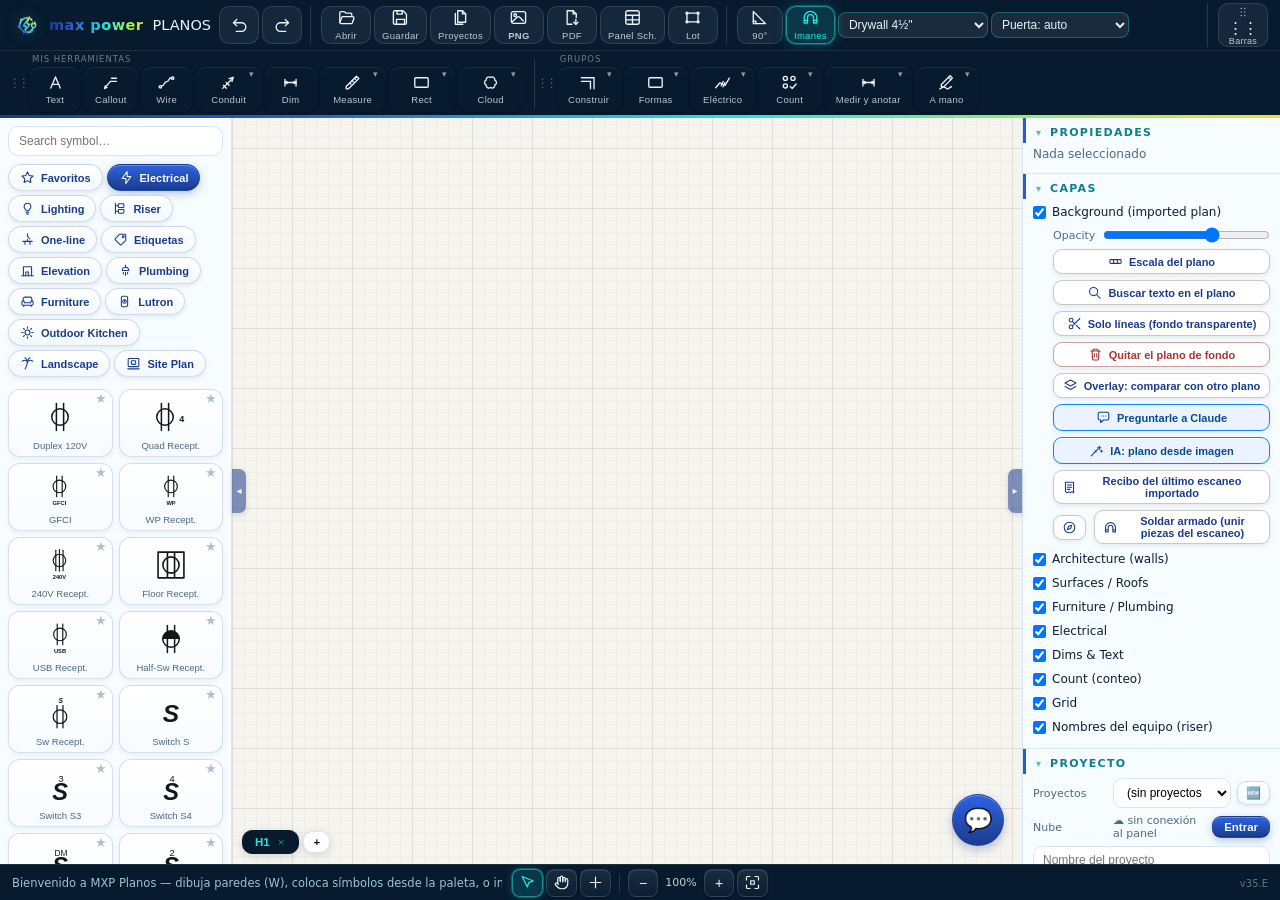
==== commit dcb928bb: "v35.E: un plano sobre otro, alineado por los ejes — Overlay escoge la otra hoja del set y «Por los e" ====
--- a/index.html
+++ b/index.html
@@ -202,6 +202,7 @@
           <div class="sub"><button id="btnOv" style="flex:1;padding:4px 8px;border:1px solid #c9c9c3;background:#fff;border-radius:5px;cursor:pointer;font-size:11px" title="Compara 2 pisos: el plano base se pone AZUL y el otro ROJO — donde no cuadran, algo cambió" data-ico="overlay">Overlay: comparar con otro plano</button></div>
           <div class="sub" id="ovRow" hidden><span>Rojo</span><input type="range" id="ov2Op" min="10" max="100" value="70"></div>
           <div class="sub" id="ovRow2" hidden>
+            <button id="btnOvEjes" style="flex:1;padding:4px 8px;border:1px solid #c9c9c3;background:#fff;border-radius:5px;cursor:pointer;font-size:11px" title="Busca los ejes (A, B, 1, 2…) en las dos hojas y las cuadra solas con todos los cruces" data-ico="diana">Por los ejes</button>
             <button id="btnOvAlign" style="flex:1;padding:4px 8px;border:1px solid #c9c9c3;background:#fff;border-radius:5px;cursor:pointer;font-size:11px" title="Toca 2 puntos de control (ejes) en cada plano y se cuadran solos" data-ico="diana">Alinear (2 puntos)</button>
             <button id="btnOvOff" style="padding:4px 8px;border:1px solid #c9c9c3;background:#fff;border-radius:5px;cursor:pointer;font-size:11px" title="Quitar el overlay y devolver el color" data-ico="close"></button>
           </div>
--- a/css/app.css
+++ b/css/app.css
@@ -1359,8 +1359,26 @@
 .setFila:last-child { border-bottom: 0; }
 .setFila:hover { background: rgba(7,26,46,.04); }
 .setFila input { margin: 0; flex: none; }
-.setFila .sfNum { font-weight: 700; min-width: 5.5rem; }
+/* (22/09) el número de la hoja se escribe: el cajetín propone, Edgar corrige */
+.setFila .sfNum { font-weight: 700; min-width: 5.5rem; width: 6.5rem; font: inherit; font-weight: 700;
+  padding: 3px 5px; border: 1px solid var(--line, #c9c9c3); border-radius: 6px; background: #fff; color: inherit; }
+.setFila .sfNum:focus { outline: 2px solid #0b84ff; outline-offset: -1px; border-color: #0b84ff; }
 .setFila .sfPapel { color: var(--mp-muted); font-size: 12px; min-width: 5rem; }
 .setFila .sfArch { color: var(--mp-muted); font-size: 12px; flex: 1; overflow: hidden; text-overflow: ellipsis; white-space: nowrap; }
 .setFila.sfGrande .sfPapel { color: var(--mp-ink); font-weight: 600; }
 .setCab { background: rgba(7,26,46,.06); font-weight: 700; padding: 5px 9px; font-size: 12px; }
+
+/* (25/09, Edgar) LAS CASILLAS DEL NÚMERO DE CIRCUITO. Se encogían hasta dejar
+   sitio para un solo dígito: «solo se ve el 1 a medias». Ancho fijo para dos
+   dígitos, número centrado, sin las flechitas del campo numérico, y si no
+   caben en la fila (un tubo de 6 circuitos) bajan a la línea siguiente. */
+.ckNumsRow { align-items: flex-start; }
+.ckNumsRow > label { padding-top: 7px; }
+.ckNums { flex: 1 1 auto; min-width: 0; display: flex; flex-wrap: wrap; gap: 4px; align-items: center; }
+.pbody input.ckNum, #toolMenu input.ckNum, input.ckNum {
+  flex: 0 0 auto; width: 3.1em; min-width: 3.1em; padding: 6px 2px; text-align: center;
+  font-variant-numeric: tabular-nums; font-weight: 600;
+  -moz-appearance: textfield; appearance: textfield;
+}
+input.ckNum::-webkit-outer-spin-button, input.ckNum::-webkit-inner-spin-button { -webkit-appearance: none; margin: 0; }
+.ckNums button { flex: 0 0 auto; }
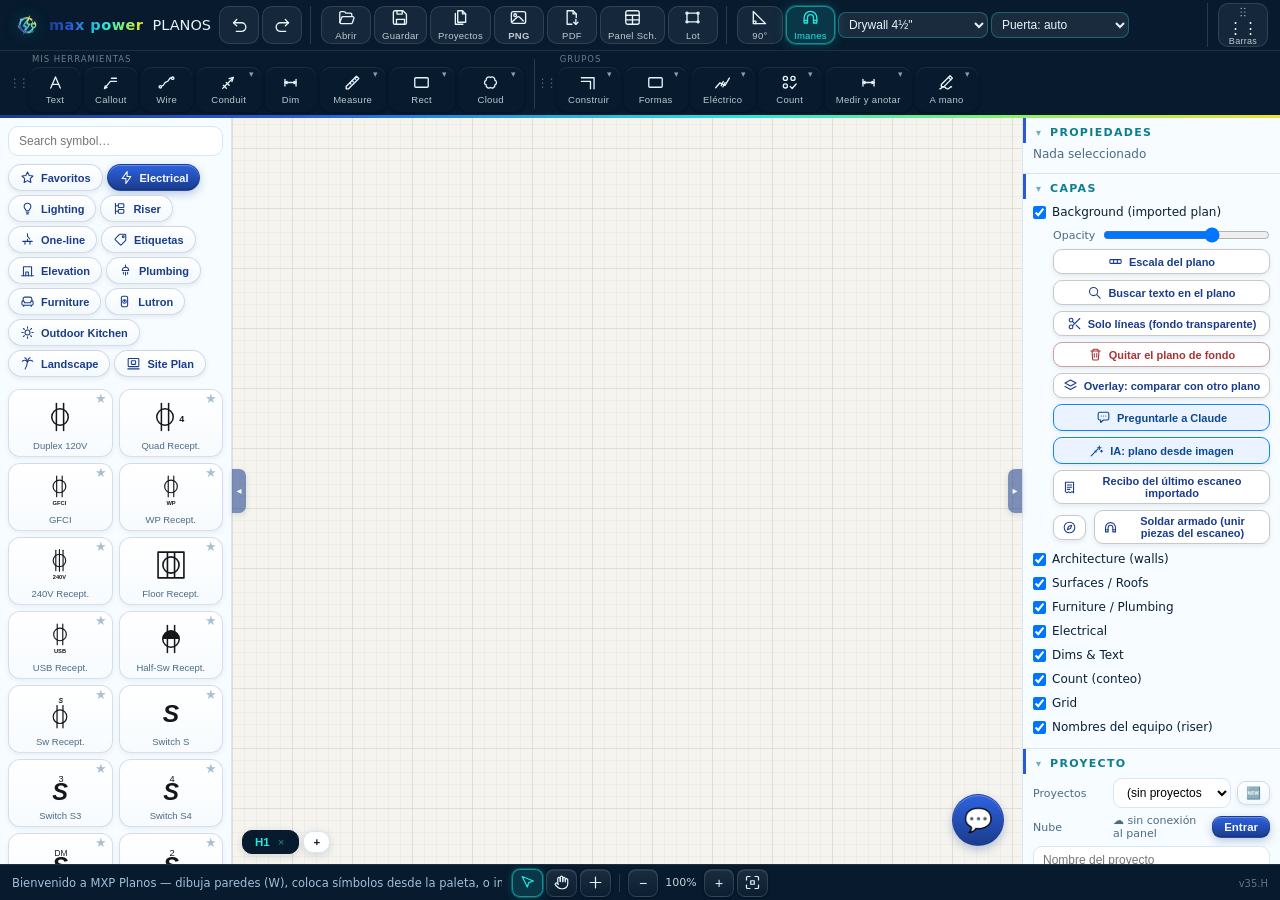
==== commit 0a7a23d9: "v35.H: agregar al takeoff a mano — buscar en la biblioteca, el catálogo y las recetas, cantidad y ac" ====
--- a/index.html
+++ b/index.html
@@ -421,6 +421,25 @@
     </div>
   </div>
 
+  <!-- ======= AGREGAR AL TAKEOFF A MANO (v35.H): buscar en la biblioteca, el catálogo y las recetas ======= -->
+  <div id="manoBox" class="oculto">
+    <div id="manoCab">
+      <span id="manoTit">AGREGAR AL TAKEOFF A MANO</span>
+      <button id="manoCerrar" title="Cerrar" data-ico="close"></button>
+    </div>
+    <div id="manoFiltro"><input type="search" id="manoTxt" placeholder="Busca: emt 1/2, quad, 4x4, smoke, disconnect…" autocomplete="off"></div>
+    <div id="manoLista"></div>
+    <div id="manoPie">
+      <div id="manoElegido" class="small">Elige una fila de la lista</div>
+      <div id="manoFila2">
+        <input id="manoCant" inputmode="decimal" placeholder="Cantidad — 16x10 = 160" autocomplete="off" disabled>
+        <span id="manoUni" class="muted small"></span>
+        <button id="manoOk" disabled>Agregar</button>
+      </div>
+    </div>
+    <div id="manoYa"></div>
+  </div>
+
   <!-- ======= LISTA DE MARCAS (Markups List) — panel flotante, no modal: se queda abierto mientras recorres el plano ======= -->
   <div id="marcasBox" class="oculto">
     <div id="marcasCab">
--- a/css/app.css
+++ b/css/app.css
@@ -1382,3 +1382,50 @@
 }
 input.ckNum::-webkit-outer-spin-button, input.ckNum::-webkit-inner-spin-button { -webkit-appearance: none; margin: 0; }
 .ckNums button { flex: 0 0 auto; }
+
+/* ======= AGREGAR AL TAKEOFF A MANO (v35.H) ======= */
+#manoBox {
+  position: fixed; left: 260px; top: 84px; z-index: 62;
+  width: 460px; max-width: calc(100vw - 16px);
+  height: 520px; max-height: calc(100vh - 96px);
+  display: flex; flex-direction: column;
+  background: var(--mp-card); border: 1px solid var(--mp-line); border-radius: 14px;
+  box-shadow: 0 2px 6px rgba(7,26,46,.05), 0 20px 44px -14px rgba(7,26,46,.35); overflow: hidden; resize: both;
+}
+#manoBox.oculto { display: none; }
+#manoCab { display: flex; align-items: center; gap: 8px; padding: 7px 9px; background: var(--mp-sky-2); border-bottom: 1px solid var(--mp-line); cursor: move; touch-action: none; user-select: none; }
+#manoTit { font-weight: 600; font-size: 12.5px; flex: 1; letter-spacing: .11em; color: var(--mp-ink); }
+#manoCab button { border: 1px solid var(--mp-line); background: var(--mp-card); color: var(--mp-ink); border-radius: 7px; width: 26px; height: 26px; cursor: pointer; padding: 0; display: flex; align-items: center; justify-content: center; }
+#manoFiltro { padding: 6px 8px; border-bottom: 1px solid var(--mp-line); }
+#manoFiltro input, #manoFila2 input { width: 100%; box-sizing: border-box; padding: 7px 9px; border: 1.5px solid var(--mp-line); border-radius: 9px; font-size: 13px; background: #fff; }
+#manoFiltro input:focus, #manoFila2 input:focus { outline: none; border-color: var(--mp-blue); box-shadow: 0 0 0 3px rgba(42,91,215,.14); }
+#manoLista { flex: 1; overflow: auto; min-height: 90px; }
+#manoLista .bMuted { color: var(--mp-ink-2); font-size: 12px; padding: 12px; line-height: 1.5; }
+#manoLista .mnFila { display: flex; align-items: center; gap: 8px; padding: 6px 10px; cursor: pointer; border-bottom: 1px solid var(--mp-line); font-size: 12.5px; }
+#manoLista .mnFila:hover { background: var(--mp-sky-2); }
+#manoLista .mnFila.on { background: var(--mp-sky-2); box-shadow: inset 3px 0 0 var(--mp-blue); }
+.mnChip { flex: none; font-size: 10px; padding: 1px 6px; border-radius: 6px; border: 1px solid var(--mp-line); color: var(--mp-ink-2); background: var(--mp-card); }
+.mnChip.mnlib { color: #0b5cad; border-color: #9cc3ea; }
+.mnChip.mncat { color: #6b4e16; border-color: #d8c08a; }
+.mnChip.mnrec { color: #1f7a3a; border-color: #9fd3ae; }
+#manoLista .mnTxt { flex: 1; min-width: 0; display: flex; flex-direction: column; line-height: 1.25; }
+#manoLista .mnNom { overflow: hidden; text-overflow: ellipsis; white-space: nowrap; }
+#manoLista .mnDet { font-size: 10.5px; color: var(--mp-ink-2); overflow: hidden; text-overflow: ellipsis; white-space: nowrap; }
+#manoPie { padding: 7px 9px; border-top: 1px solid var(--mp-line); background: var(--mp-sky-2); display: flex; flex-direction: column; gap: 6px; }
+#manoElegido { color: var(--mp-ink); overflow: hidden; text-overflow: ellipsis; white-space: nowrap; }
+#manoFila2 { display: flex; gap: 8px; align-items: center; }
+#manoFila2 input { flex: 1; min-width: 0; }
+#manoFila2 #manoUni { flex: none; min-width: 3.5em; }
+#manoFila2 button { border: 1px solid var(--mp-blue); background: var(--mp-blue); color: #fff; border-radius: 8px; padding: 7px 14px; font-size: 12.5px; cursor: pointer; flex: none; }
+#manoFila2 button:disabled, #manoFila2 input:disabled { opacity: .45; cursor: default; }
+#manoYa { max-height: 32%; overflow: auto; border-top: 1px solid var(--mp-line); }
+#manoYa .mnYaTit { font-size: 10.5px; letter-spacing: .08em; text-transform: uppercase; color: var(--mp-ink-2); padding: 6px 10px 2px; }
+#manoYa .mnYa { display: flex; align-items: center; gap: 8px; padding: 3px 10px; font-size: 12px; }
+#manoYa .mnNom { flex: 1; min-width: 0; overflow: hidden; text-overflow: ellipsis; white-space: nowrap; }
+#manoYa .mnYaN { flex: none; font-variant-numeric: tabular-nums; color: var(--mp-ink); }
+#manoYa .mnQuita { flex: none; border: 1px solid var(--mp-line); background: var(--mp-card); border-radius: 6px; width: 22px; height: 22px; cursor: pointer; padding: 0; color: var(--mp-ink-2); }
+#manoYa .mnQuita:hover { border-color: #c0392b; color: #c0392b; }
+body.touch #manoBox { left: 8px; top: 76px; width: calc(100vw - 16px); height: 70vh; }
+body.touch #manoCab button { width: 34px; height: 34px; }
+body.touch #manoLista .mnFila { padding: 9px 10px; font-size: 13.5px; }
+body.touch #manoFiltro input, body.touch #manoFila2 input { font-size: 16px; }
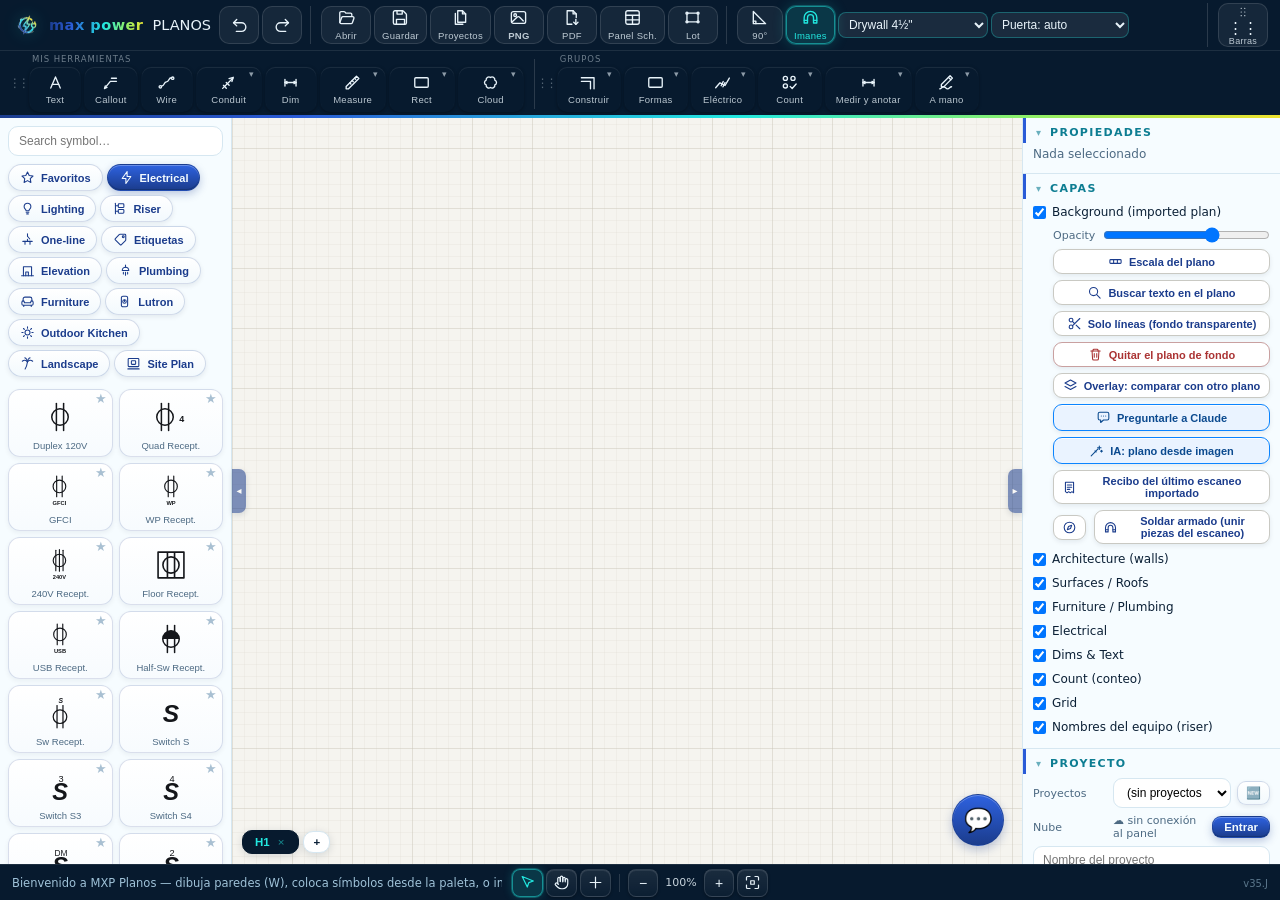
==== commit 03a4383e: "v35.J: checklist del set con IA, leyenda de la E-000 y núcleo de las losas Co-Authored-By: Claude Op" ====
--- a/index.html
+++ b/index.html
@@ -301,7 +301,7 @@
       </section>
 
       <section class="panel" id="matPanel">
-        <h3>Materiales <button id="btnMarcas" title="Lista de marcas (como el Markups List de Bluebeam): cada objeto del plano en una tabla — clic para ir a él, filtro y CSV" data-ico="lista">Lista</button> <button id="btnEst" title="Enviar el takeoff al estimador de Max Power (crea un estimado BORRADOR)" data-ico="upload">Estimador</button> <button id="btnScope" title="Estimado desde el scope of work: el cerebro propone recetas e ítems con cantidades, el código calcula, tú apruebas fila a fila (E10)" data-ico="chat">Scope</button> <button id="btnDoc" title="Leer un conteo de un documento: pega la tabla tal cual y la app saca cada renglón con su cantidad y te propone la receta" data-ico="lista">Conteo</button> <button id="btnCuadre" title="Cuadre: lo que trazaste y contaste contra lo que dice el panel schedule o el documento — circuitos por panel, breakers y conteo, con la diferencia en rojo" data-ico="ok">Cuadre</button> <button id="btnCsv" title="Exportar lista de materiales a CSV (Excel)" data-ico="download">CSV</button></h3>
+        <h3>Materiales <button id="btnMarcas" title="Lista de marcas (como el Markups List de Bluebeam): cada objeto del plano en una tabla — clic para ir a él, filtro y CSV" data-ico="lista">Lista</button> <button id="btnEst" title="Enviar el takeoff al estimador de Max Power (crea un estimado BORRADOR)" data-ico="upload">Estimador</button> <button id="btnChk" title="Checklist del set con IA: el cerebro lee los PDF del proyecto enteros y arma el checklist para estimar (leyenda, demolición, circuitos, rutas, walk-thru, preguntas y alcance). Solo para ver: no cambia el takeoff" data-ico="ok">Checklist</button> <button id="btnScope" title="Estimado desde el scope of work: el cerebro propone recetas e ítems con cantidades, el código calcula, tú apruebas fila a fila (E10)" data-ico="chat">Scope</button> <button id="btnDoc" title="Leer un conteo de un documento: pega la tabla tal cual y la app saca cada renglón con su cantidad y te propone la receta" data-ico="lista">Conteo</button> <button id="btnCuadre" title="Cuadre: lo que trazaste y contaste contra lo que dice el panel schedule o el documento — circuitos por panel, breakers y conteo, con la diferencia en rojo" data-ico="ok">Cuadre</button> <button id="btnCsv" title="Exportar lista de materiales a CSV (Excel)" data-ico="download">CSV</button></h3>
         <div class="pbody" id="countsBody"><span class="muted">Sin elementos aún</span></div>
       </section>
     </aside>
@@ -359,6 +359,15 @@
       <button id="scopeCerrar" title="Cerrar" data-ico="close"></button>
     </div>
     <div id="scopeCuerpo"></div>
+  </div>
+
+  <!-- ======= CHECKLIST DEL SET CON IA (26/09, v35.J) ======= -->
+  <div id="chkBox" class="oculto">
+    <div id="chkCab">
+      <span id="chkTit">CHECKLIST DEL SET · IA</span>
+      <button id="chkCerrar" title="Cerrar" data-ico="close"></button>
+    </div>
+    <div id="chkCuerpo"></div>
   </div>
 
   <!-- ======= LEER UN CONTEO DE UN DOCUMENTO (17/09) ======= -->
--- a/css/app.css
+++ b/css/app.css
@@ -1164,21 +1164,38 @@
 body.touch #cuentaCab button { width: 34px; height: 34px; }
 
 /* ESTIMADO DESDE SCOPE (E10): misma ventana que la leyenda, un poco más ancha */
-#scopeBox, #cuadreBox, #docBox {
+#scopeBox, #cuadreBox, #docBox, #chkBox {
   position: fixed; right: 276px; top: 78px; z-index: 61; width: 460px; max-width: calc(100vw - 16px);
   background: var(--mp-card); border: 1px solid var(--mp-line); border-radius: 14px;
   box-shadow: 0 2px 6px rgba(7,26,46,.05), 0 20px 44px -14px rgba(7,26,46,.35); overflow: hidden;
 }
-#scopeBox.oculto, #cuadreBox.oculto, #docBox.oculto { display: none; }
-#scopeCab, #cuadreCab, #docCab { display: flex; align-items: center; gap: 8px; padding: 7px 9px; background: var(--mp-sky-2); border-bottom: 1px solid var(--mp-line); cursor: move; touch-action: none; user-select: none; }
-#scopeTit, #cuadreTit, #docTit { font-weight: 600; font-size: 12px; flex: 1; letter-spacing: .1em; color: var(--mp-ink); }
-#scopeCab button, #cuadreCab button, #docCab button { border: 1px solid var(--mp-line); background: var(--mp-card); color: var(--mp-ink); border-radius: 7px; width: 26px; height: 26px; cursor: pointer; padding: 0; display: flex; align-items: center; justify-content: center; }
-#scopeCuerpo, #cuadreCuerpo, #docCuerpo { padding: 8px 10px 12px; display: flex; flex-direction: column; gap: 6px; font-size: 12px; max-height: calc(100vh - 120px); overflow: auto; }
-#scopeCuerpo .bMuted, #cuadreCuerpo .bMuted, #docCuerpo .bMuted { color: var(--mp-ink-2); line-height: 1.5; }
-#scopeCuerpo textarea, #cuadreCuerpo textarea, #docCuerpo textarea { width: 100%; box-sizing: border-box; min-height: 150px; font: inherit; font-size: 12px; padding: 7px 9px; border: 1.5px solid var(--mp-line); border-radius: 9px; resize: vertical; }
-#scopeCuerpo button, #cuadreCuerpo button, #docCuerpo button { padding: 6px 9px; border: 1px solid rgba(27,60,140,.18); border-radius: 9px; background: linear-gradient(180deg, #FFFFFF 0%, #F2F9FD 100%); color: var(--mp-navy); font-size: 12px; font-weight: 600; cursor: pointer; }
-#scopeCuerpo button.pri, #cuadreCuerpo button.pri, #docCuerpo button.pri { background: linear-gradient(180deg, #2A5BD7 0%, #1B3C8C 100%); color: #fff; border-color: transparent; }
+#scopeBox.oculto, #cuadreBox.oculto, #docBox.oculto, #chkBox.oculto { display: none; }
+#scopeCab, #cuadreCab, #docCab, #chkCab { display: flex; align-items: center; gap: 8px; padding: 7px 9px; background: var(--mp-sky-2); border-bottom: 1px solid var(--mp-line); cursor: move; touch-action: none; user-select: none; }
+#scopeTit, #cuadreTit, #docTit, #chkTit { font-weight: 600; font-size: 12px; flex: 1; letter-spacing: .1em; color: var(--mp-ink); }
+#scopeCab button, #cuadreCab button, #docCab button, #chkCab button { border: 1px solid var(--mp-line); background: var(--mp-card); color: var(--mp-ink); border-radius: 7px; width: 26px; height: 26px; cursor: pointer; padding: 0; display: flex; align-items: center; justify-content: center; }
+#scopeCuerpo, #cuadreCuerpo, #docCuerpo, #chkCuerpo { padding: 8px 10px 12px; display: flex; flex-direction: column; gap: 6px; font-size: 12px; max-height: calc(100vh - 120px); overflow: auto; }
+#scopeCuerpo .bMuted, #cuadreCuerpo .bMuted, #docCuerpo .bMuted, #chkCuerpo .bMuted { color: var(--mp-ink-2); line-height: 1.5; }
+#scopeCuerpo textarea, #cuadreCuerpo textarea, #docCuerpo textarea, #chkCuerpo textarea { width: 100%; box-sizing: border-box; min-height: 150px; font: inherit; font-size: 12px; padding: 7px 9px; border: 1.5px solid var(--mp-line); border-radius: 9px; resize: vertical; }
+#scopeCuerpo button, #cuadreCuerpo button, #docCuerpo button, #chkCuerpo button { padding: 6px 9px; border: 1px solid rgba(27,60,140,.18); border-radius: 9px; background: linear-gradient(180deg, #FFFFFF 0%, #F2F9FD 100%); color: var(--mp-navy); font-size: 12px; font-weight: 600; cursor: pointer; }
+#scopeCuerpo button.pri, #cuadreCuerpo button.pri, #docCuerpo button.pri, #chkCuerpo button.pri { background: linear-gradient(180deg, #2A5BD7 0%, #1B3C8C 100%); color: #fff; border-color: transparent; }
 #scopeCuerpo button[disabled] { opacity: .45; cursor: default; }
+/* (v35.J) checklist del set con IA: más ancho, se lee como un documento */
+#chkBox { width: 640px; }
+#chkCuerpo button[disabled] { opacity: .55; cursor: default; }
+#chkCuerpo .chkBots { display: flex; gap: 6px; flex-wrap: wrap; }
+#chkCuerpo .chkAviso { background: var(--mp-sky-2); border: 1px solid var(--mp-line); border-radius: 9px; padding: 7px 9px; line-height: 1.45; }
+#chkCuerpo .chkAviso.err { background: #FDECEC; border-color: #F2B8B8; color: #8A1C1C; }
+#chkTexto { line-height: 1.5; color: var(--mp-ink); user-select: text; }
+#chkTexto h3, #chkTexto h4, #chkTexto h5, #chkTexto h6 { margin: 12px 0 4px; color: var(--mp-navy); }
+#chkTexto h3 { font-size: 15px; } #chkTexto h4 { font-size: 13.5px; } #chkTexto h5, #chkTexto h6 { font-size: 12.5px; }
+#chkTexto p { margin: 4px 0; }
+#chkTexto ul { margin: 3px 0 6px; padding-left: 18px; }
+#chkTexto li.sub { margin-left: 16px; }
+#chkTexto table { border-collapse: collapse; width: 100%; margin: 6px 0; font-size: 11.5px; }
+#chkTexto th, #chkTexto td { border: 1px solid var(--mp-line); padding: 3px 5px; text-align: left; vertical-align: top; }
+#chkTexto th { background: var(--mp-sky-2); }
+#chkTexto code { background: var(--mp-sky-2); padding: 0 3px; border-radius: 4px; }
+#chkTexto hr { border: 0; border-top: 1px solid var(--mp-line); margin: 10px 0; }
 .scSec { font-size: 10.5px; text-transform: uppercase; letter-spacing: .1em; color: var(--mp-teal-text); font-weight: 650; margin-top: 4px; }
 .scLista { max-height: 44vh; overflow: auto; border: 1px solid var(--mp-line); border-radius: 9px; flex: none; min-height: 60px; }
 /* (Edgar, 16/09, con captura) #scopeCuerpo es una columna flex con max-height:
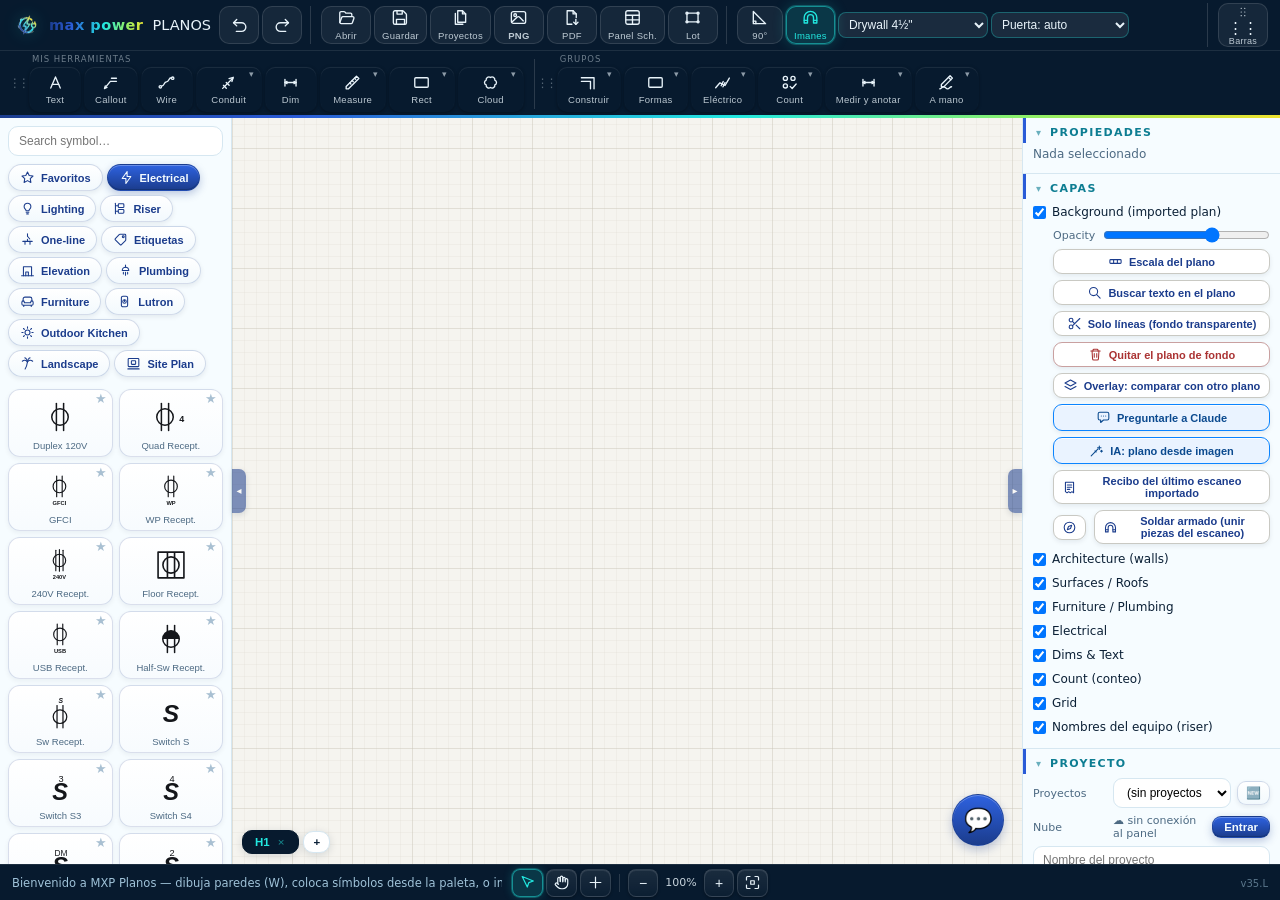
==== commit f5d19cf1: "v35.L: IA contra real, marca del conteo al tamaño del papel y la biblioteca a la vista Co-Authored-B" ====
--- a/index.html
+++ b/index.html
@@ -436,7 +436,7 @@
       <span id="manoTit">AGREGAR AL TAKEOFF A MANO</span>
       <button id="manoCerrar" title="Cerrar" data-ico="close"></button>
     </div>
-    <div id="manoFiltro"><input type="search" id="manoTxt" placeholder="Busca: emt 1/2, quad, 4x4, smoke, disconnect…" autocomplete="off"></div>
+    <div id="manoFiltro"><input type="search" id="manoTxt" placeholder="Busca: emt 1/2, quad, 4x4, smoke, disconnect…" autocomplete="off"><button id="manoTlib" title="Ver la biblioteca de takeoff entera, por sets (Boxes, Receptacles, Lights, Demolition…), y añadir categorías para contar en el plano">📚 Biblioteca</button></div>
     <div id="manoLista"></div>
     <div id="manoPie">
       <div id="manoElegido" class="small">Elige una fila de la lista</div>
--- a/css/app.css
+++ b/css/app.css
@@ -1413,7 +1413,9 @@
 #manoCab { display: flex; align-items: center; gap: 8px; padding: 7px 9px; background: var(--mp-sky-2); border-bottom: 1px solid var(--mp-line); cursor: move; touch-action: none; user-select: none; }
 #manoTit { font-weight: 600; font-size: 12.5px; flex: 1; letter-spacing: .11em; color: var(--mp-ink); }
 #manoCab button { border: 1px solid var(--mp-line); background: var(--mp-card); color: var(--mp-ink); border-radius: 7px; width: 26px; height: 26px; cursor: pointer; padding: 0; display: flex; align-items: center; justify-content: center; }
-#manoFiltro { padding: 6px 8px; border-bottom: 1px solid var(--mp-line); }
+#manoFiltro { padding: 6px 8px; border-bottom: 1px solid var(--mp-line); display: flex; gap: 6px; }
+#manoFiltro input { flex: 1; min-width: 0; }
+#manoTlib { flex: none; padding: 6px 9px; border: 1px solid rgba(27,60,140,.18); border-radius: 9px; background: linear-gradient(180deg, #FFFFFF 0%, #F2F9FD 100%); color: var(--mp-navy); font-size: 12px; font-weight: 600; cursor: pointer; white-space: nowrap; }
 #manoFiltro input, #manoFila2 input { width: 100%; box-sizing: border-box; padding: 7px 9px; border: 1.5px solid var(--mp-line); border-radius: 9px; font-size: 13px; background: #fff; }
 #manoFiltro input:focus, #manoFila2 input:focus { outline: none; border-color: var(--mp-blue); box-shadow: 0 0 0 3px rgba(42,91,215,.14); }
 #manoLista { flex: 1; overflow: auto; min-height: 90px; }
@@ -1446,3 +1448,11 @@
 body.touch #manoCab button { width: 34px; height: 34px; }
 body.touch #manoLista .mnFila { padding: 9px 10px; font-size: 13.5px; }
 body.touch #manoFiltro input, body.touch #manoFila2 input { font-size: 16px; }
+
+/* (v35.L) IA contra real, en el panel Materiales */
+table.iaCR { width: 100%; border-collapse: collapse; font-size: 11.5px; }
+table.iaCR th, table.iaCR td { padding: 2px 4px; border-bottom: 1px solid var(--mp-line); text-align: left; }
+table.iaCR th { color: var(--mp-ink-2); font-weight: 600; }
+table.iaCR td.n, table.iaCR th:not(:first-child) { text-align: right; }
+table.iaCR td.iaBien { color: #1a7f37; } table.iaCR td.iaCasi { color: #9a6700; } table.iaCR td.iaMal { color: #b42318; font-weight: 700; }
+table.iaCR tr.iaTot td { font-weight: 700; border-bottom: 0; }
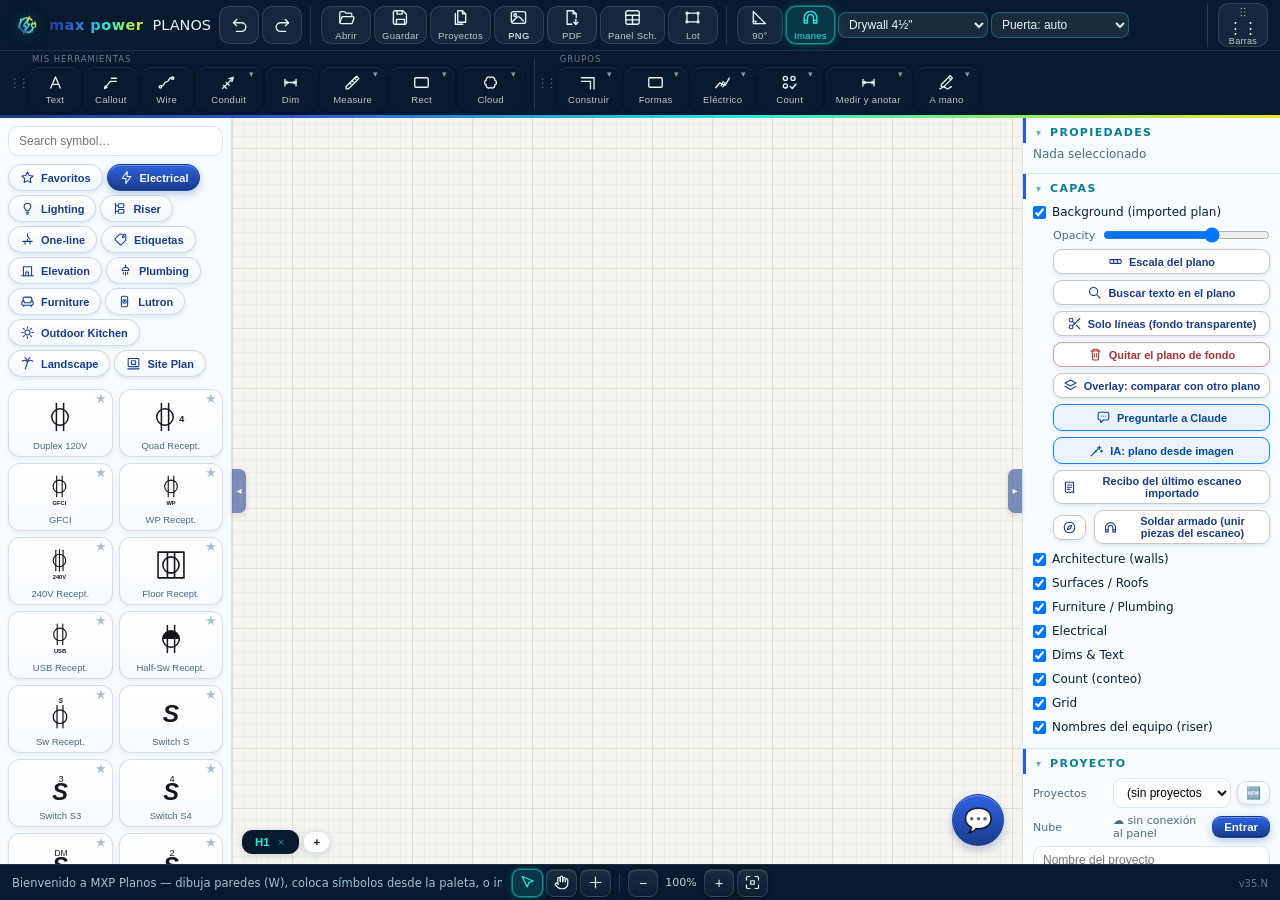
==== commit 49f55c3d: "v35.N: Materiales ordenado, la demolición aparte y la biblioteca de un toque Co-Authored-By: Claude " ====
--- a/index.html
+++ b/index.html
@@ -301,7 +301,28 @@
       </section>
 
       <section class="panel" id="matPanel">
-        <h3>Materiales <button id="btnMarcas" title="Lista de marcas (como el Markups List de Bluebeam): cada objeto del plano en una tabla — clic para ir a él, filtro y CSV" data-ico="lista">Lista</button> <button id="btnEst" title="Enviar el takeoff al estimador de Max Power (crea un estimado BORRADOR)" data-ico="upload">Estimador</button> <button id="btnChk" title="Checklist del set con IA: el cerebro lee los PDF del proyecto enteros y arma el checklist para estimar (leyenda, demolición, circuitos, rutas, walk-thru, preguntas y alcance). Solo para ver: no cambia el takeoff" data-ico="ok">Checklist</button> <button id="btnScope" title="Estimado desde el scope of work: el cerebro propone recetas e ítems con cantidades, el código calcula, tú apruebas fila a fila (E10)" data-ico="chat">Scope</button> <button id="btnDoc" title="Leer un conteo de un documento: pega la tabla tal cual y la app saca cada renglón con su cantidad y te propone la receta" data-ico="lista">Conteo</button> <button id="btnCuadre" title="Cuadre: lo que trazaste y contaste contra lo que dice el panel schedule o el documento — circuitos por panel, breakers y conteo, con la diferencia en rojo" data-ico="ok">Cuadre</button> <button id="btnCsv" title="Exportar lista de materiales a CSV (Excel)" data-ico="download">CSV</button></h3>
+        <h3>Materiales</h3>
+        <!-- (v35.M, Edgar 26/09: «esos botones están bien regados… organízame eso y dale un sentido»)
+             Tres grupos, en el orden en que se trabaja: CONTAR → REVISAR → SACAR -->
+        <div id="matBarra">
+          <div class="mbGrupo"><span class="mbTit">1 · Contar</span>
+            <button id="btnMatTlib" title="Tus tool sets de Bluebeam (Boxes, Receptacles, Lights, Demolition…): eliges qué contar y cada categoría llega al estimador con su nombre" data-ico="lista">Biblioteca</button>
+            <button id="btnMatNueva" title="Crear una categoría de conteo con tu propio nombre" data-ico="mas">Categoría nueva</button>
+            <button id="btnDoc" title="Leer un conteo de un documento: pega la tabla tal cual y la app saca cada renglón con su cantidad y te propone la receta" data-ico="lista">De un documento</button>
+          </div>
+          <div class="mbGrupo"><span class="mbTit">2 · Revisar</span>
+            <button id="btnChk" title="Checklist del set con IA: el cerebro lee los PDF del proyecto enteros y arma el checklist para estimar (leyenda, demolición, circuitos, rutas, walk-thru, preguntas y alcance). Solo para ver: no cambia el takeoff" data-ico="ok">Checklist IA</button>
+            <button id="btnCuadre" title="Cuadre: lo que trazaste y contaste contra lo que dice el panel schedule o el documento — circuitos por panel, breakers y conteo, con la diferencia en rojo" data-ico="ok">Cuadre</button>
+            <button id="btnScope" title="Estimado desde el scope of work: el cerebro propone recetas e ítems con cantidades, el código calcula, tú apruebas fila a fila (E10)" data-ico="chat">Desde el scope</button>
+          </div>
+          <div class="mbGrupo"><span class="mbTit">3 · Sacar</span>
+            <button id="btnEst" class="pri" title="Enviar el takeoff al estimador de Max Power (crea un estimado BORRADOR)" data-ico="upload">Al estimador</button>
+            <button id="btnMarcas" title="Lista de marcas (como el Markups List de Bluebeam): cada objeto del plano en una tabla — clic para ir a él, filtro y CSV" data-ico="lista">Lista de marcas</button>
+            <button id="btnCsv" title="Exportar lista de materiales a CSV (Excel)" data-ico="download">CSV materiales</button>
+            <button id="btnCntCsv" title="Exportar el conteo a CSV: una columna por hoja y el total del set" data-ico="download">CSV conteo</button>
+            <button id="btnRtCsv" title="Exportar las rutas a CSV: una fila por tipo y zona, una columna por hoja y el total del set" data-ico="download">CSV rutas</button>
+          </div>
+        </div>
         <div class="pbody" id="countsBody"><span class="muted">Sin elementos aún</span></div>
       </section>
     </aside>
@@ -424,9 +445,9 @@
     </div>
     <div id="tlibLista"></div>
     <div id="tlibPie">
-      <span class="muted small" style="flex:1">Marca lo que vas a contar en este proyecto. Cada categoría llega al estimador con el nombre de Bluebeam que ya entiende.</span>
-      <span id="tlibSel" class="muted small"></span>
-      <button id="tlibAnadir" disabled>Añadir al proyecto</button>
+      <span class="muted small" style="flex:1"><b>Toca un device y empieza a contarlo</b>: se añade al proyecto solo y queda activo. Cada categoría llega al estimador con su nombre.</span>
+      <span id="tlibSel" class="muted small" hidden></span>
+      <button id="tlibAnadir" disabled hidden>Añadir al proyecto</button>
     </div>
   </div>
 
--- a/css/app.css
+++ b/css/app.css
@@ -1456,3 +1456,19 @@
 table.iaCR td.n, table.iaCR th:not(:first-child) { text-align: right; }
 table.iaCR td.iaBien { color: #1a7f37; } table.iaCR td.iaCasi { color: #9a6700; } table.iaCR td.iaMal { color: #b42318; font-weight: 700; }
 table.iaCR tr.iaTot td { font-weight: 700; border-bottom: 0; }
+/* (v35.M) la barra de Materiales: CONTAR → REVISAR → SACAR, cada grupo con su título */
+#matBarra { display: flex; flex-direction: column; gap: 5px; padding: 4px 10px 8px; }
+#matBarra .mbGrupo { display: flex; flex-wrap: wrap; align-items: center; gap: 4px; }
+#matBarra .mbTit { flex: 0 0 100%; font-size: 9.5px; font-weight: 650; text-transform: uppercase; letter-spacing: .1em; color: var(--mp-ink-2); margin-top: 2px; }
+#matBarra button { font-size: 11px; padding: 4px 8px; display: inline-flex; align-items: center; gap: 4px; border: 1px solid rgba(27,60,140,.18); border-radius: 9px; background: linear-gradient(180deg, #FFFFFF 0%, #F2F9FD 100%); color: var(--mp-navy); font-weight: 600; cursor: pointer; }
+#matBarra button:hover { border-color: var(--mp-blue); }
+#matBarra button.pri { background: linear-gradient(180deg, #2A5BD7 0%, #1B3C8C 100%); color: #fff; border-color: transparent; }
+#matBarra button svg.ico { width: 14px; height: 14px; }
+body.touch #matBarra button { min-height: 40px; padding: 7px 11px; font-size: 12px; }
+/* (v35.N) la fila de la biblioteca es un botón: se toca y se cuenta */
+#tlibLista .tlFila.tlElige, #tlibLista .tlFila.tlElige.ya { cursor: pointer; color: inherit; }
+#tlibLista .tlFila.tlElige.ya .cntChip { opacity: 1; }
+#tlibLista .tlFila .tlTxt { flex: 1; min-width: 0; }
+#tlibLista .tlFila .tlIr { flex: none; font-size: 11px; font-weight: 650; color: var(--mp-blue, #2A5BD7); padding: 3px 8px; border: 1px solid rgba(27,60,140,.18); border-radius: 8px; background: #fff; white-space: nowrap; }
+#tlibLista .tlFila.tlElige:hover .tlIr { background: linear-gradient(180deg, #2A5BD7 0%, #1B3C8C 100%); color: #fff; border-color: transparent; }
+#tlibLista .tlFila.activa { background: var(--mp-sky-2); box-shadow: inset 3px 0 0 var(--mp-blue, #2A5BD7); }
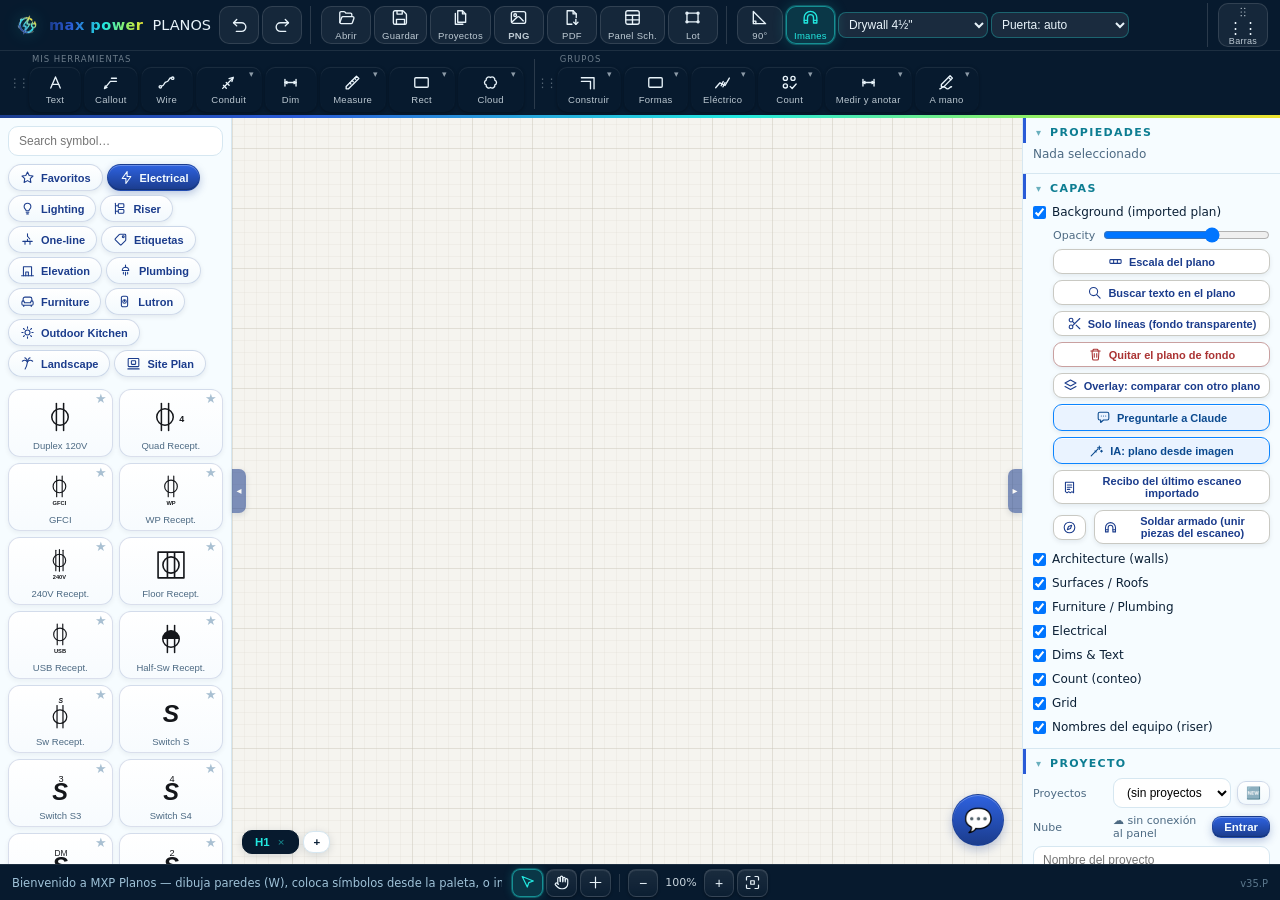
==== commit b0962ce7: "v35.P: la lista Proyectos del panel también enseña lo que está solo en la nube Co-Authored-By: Claud" ====
--- a/index.html
+++ b/index.html
@@ -224,7 +224,7 @@
       <section class="panel" id="projPanel">
         <h3>Proyecto</h3>
         <div class="pbody">
-          <div class="row" title="Los proyectos guardados en este aparato. Cambia de uno a otro sin buscar archivos; el que dejas queda guardado."><label>Proyectos</label>
+          <div class="row" title="Tus proyectos: los guardados en este aparato y, con sesión, los que están solo en la nube (☁). Elige uno y se abre; el que dejas queda guardado."><label>Proyectos</label>
             <select id="pjLista" style="flex:1;min-width:0"></select>
             <button id="pjNuevo" style="flex:none;padding:4px 8px" title="Empezar un proyecto nuevo — el actual queda guardado en este aparato">🆕</button>
           </div>
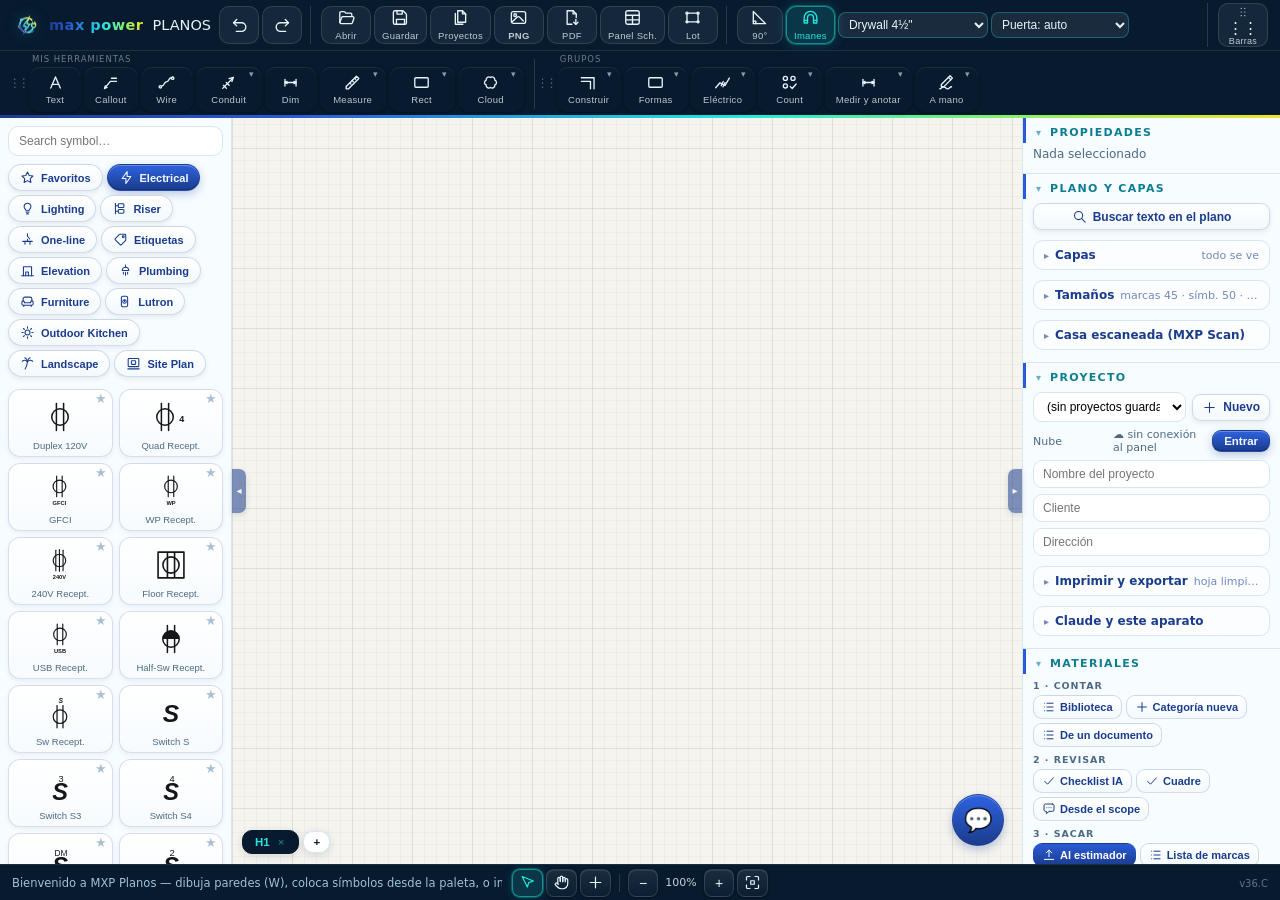
==== commit b54801ce: "Planos v36.C: el panel derecho por tareas Co-Authored-By: Claude Fable 5.1 <noreply@anthropic.com> C" ====
--- a/index.html
+++ b/index.html
@@ -190,113 +190,153 @@
         <div id="propsBody" class="pbody muted">Nada seleccionado</div>
       </section>
 
+      <!-- (v36.C, Edgar 02/10: «siento que tenemos demasiados botones… si no son
+           necesarios, crea botones que se desplieguen y tengan varias opciones».)
+           EL PANEL POR TAREAS. A la vista solo lo de cada sesión; lo que se toca una
+           vez por plano va en desplegables EN LÍNEA (details.rpGrupo), cerrados de
+           fábrica y con su estado en el título. Lo que solo sirve a veces aparece
+           solo cuando sirve (pintaPanelDer). Ningún id sale del DOM: los manejadores
+           se enlazan por id al cargar. -->
       <section class="panel" id="layersPanel">
-        <h3>Capas</h3>
+        <h3>Plano y capas</h3>
         <div class="pbody" id="layersBody">
-          <label class="lay"><input type="checkbox" data-layer="background" checked> Background (imported plan)</label>
-          <div class="sub"><span>Opacity</span><input type="range" id="bgOpacity" min="10" max="100" value="70"></div>
-          <div class="sub"><button id="btnBgScale" style="flex:1;padding:4px 8px;border:1px solid #c9c9c3;background:#fff;border-radius:5px;cursor:pointer;font-size:11px" title="Aplica la escala escrita en el plano (ej: 1/4&quot; = 1'-0&quot;) sin calibrar" data-ico="escala">Escala del plano</button></div>
-          <div class="sub"><button id="btnBuscaPdf" style="flex:1;padding:4px 8px;border:1px solid #c9c9c3;background:#fff;border-radius:5px;cursor:pointer;font-size:11px" title="Busca una palabra dentro del PDF del ingeniero (PANEL A, GFCI, 2-WAY...) y te lleva a donde está, en cualquier hoja del set" data-ico="buscar">Buscar texto en el plano</button></div>
-          <div class="sub"><button id="btnBgLines" style="flex:1;padding:4px 8px;border:1px solid #c9c9c3;background:#fff;border-radius:5px;cursor:pointer;font-size:11px" data-ico="tijera">Solo líneas (fondo transparente)</button></div>
-          <div class="sub"><button id="btnBgDel" style="flex:1;padding:4px 8px;border:1px solid #c9a0a0;background:#fff;color:#a33;border-radius:5px;cursor:pointer;font-size:11px" title="Borra la imagen del plano importado y deja SOLO lo que dibujaste. No se puede deshacer." data-ico="papelera">Quitar el plano de fondo</button></div>
-          <div class="sub"><button id="btnOv" style="flex:1;padding:4px 8px;border:1px solid #c9c9c3;background:#fff;border-radius:5px;cursor:pointer;font-size:11px" title="Compara 2 pisos: el plano base se pone AZUL y el otro ROJO — donde no cuadran, algo cambió" data-ico="overlay">Overlay: comparar con otro plano</button></div>
+          <button id="btnBuscaPdf" title="Busca una palabra dentro del PDF del ingeniero (PANEL A, GFCI, 2-WAY...) y te lleva a donde está, en cualquier hoja del set" data-ico="buscar">Buscar texto en el plano</button>
+          <!-- mientras se comparan dos pisos: fuera de los desplegables, a la vista -->
           <div class="sub" id="ovRow" hidden><span>Rojo</span><input type="range" id="ov2Op" min="10" max="100" value="70"></div>
           <div class="sub" id="ovRow2" hidden>
-            <button id="btnOvEjes" style="flex:1;padding:4px 8px;border:1px solid #c9c9c3;background:#fff;border-radius:5px;cursor:pointer;font-size:11px" title="Busca los ejes (A, B, 1, 2…) en las dos hojas y las cuadra solas con todos los cruces" data-ico="diana">Por los ejes</button>
-            <button id="btnOvAlign" style="flex:1;padding:4px 8px;border:1px solid #c9c9c3;background:#fff;border-radius:5px;cursor:pointer;font-size:11px" title="Toca 2 puntos de control (ejes) en cada plano y se cuadran solos" data-ico="diana">Alinear (2 puntos)</button>
-            <button id="btnOvOff" style="padding:4px 8px;border:1px solid #c9c9c3;background:#fff;border-radius:5px;cursor:pointer;font-size:11px" title="Quitar el overlay y devolver el color" data-ico="close"></button>
+            <button id="btnOvEjes" style="flex:1" title="Busca los ejes (A, B, 1, 2…) en las dos hojas y las cuadra solas con todos los cruces" data-ico="diana">Por los ejes</button>
+            <button id="btnOvAlign" style="flex:1" title="Toca 2 puntos de control (ejes) en cada plano y se cuadran solos" data-ico="diana">2 puntos</button>
+            <button id="btnOvOff" style="flex:none" title="Quitar el overlay y devolver el color" data-ico="close">Quitar</button>
           </div>
-          <div class="sub"><button id="btnAI" style="flex:1;padding:5px 8px;border:1px solid #0b84ff;background:#eaf3ff;color:#0b4a8f;border-radius:5px;cursor:pointer;font-size:11px;font-weight:700" title="Pregúntale a Claude sobre este plano. No toca nada: contesta." data-ico="chat">Preguntarle a Claude</button></div>
-          <div class="sub"><button id="btnPlanoIA" style="flex:1;padding:5px 8px;border:1px solid #0b84ff;background:#eaf3ff;color:#0b4a8f;border-radius:5px;cursor:pointer;font-size:11px;font-weight:700" title="El cerebro lee la imagen del plano (el fondo, o una foto que escojas) y arma los cuartos como piezas editables" data-ico="varita">IA: plano desde imagen</button></div>
-          <div class="sub"><button id="btnRecibo" style="flex:1;padding:4px 8px;border:1px solid #c9c9c3;background:#fff;border-radius:5px;cursor:pointer;font-size:11px" title="Compara lo que trae el archivo de MXP Scan con lo que se dibujó aquí" data-ico="recibo">Recibo del último escaneo importado</button></div>
-          <div class="sub"><button id="btnGuiaDel" style="padding:4px 8px;border:1px solid #c9c9c3;background:#fff;border-radius:5px;cursor:pointer;font-size:11px" title="Borrar el contorno de guia calcado del survey (las piezas se quedan donde estan)" data-ico="brujula"></button><button id="btnWeld" style="flex:1;padding:4px 8px;border:1px solid #c9c9c3;background:#fff;border-radius:5px;cursor:pointer;font-size:11px" title="Después de arrastrar cada cuarto a su sitio: fusiona las paredes dobladas del empate, suelda esquinas y re-tipa solo (calle=block, interior=drywall)" data-ico="magnet">Soldar armado (unir piezas del escaneo)</button></div>
-          <label class="lay"><input type="checkbox" data-layer="architecture" checked> Architecture (walls)</label>
-          <label class="lay"><input type="checkbox" data-layer="areas" checked> Surfaces / Roofs</label>
-          <label class="lay"><input type="checkbox" data-layer="furniture" checked> Furniture / Plumbing</label>
-          <label class="lay"><input type="checkbox" data-layer="electrical" checked> Electrical</label>
-          <label class="lay"><input type="checkbox" data-layer="annotation" checked> Dims &amp; Text</label>
-          <label class="lay" title="Las marcas del Count (conteo manual sobre el plano del ingeniero)"><input type="checkbox" data-layer="count" checked> Count (conteo)</label>
-          <label class="lay"><input type="checkbox" data-layer="grid" checked> Grid</label>
-          <label class="lay" title="Esconde el nombre impreso en el equipo del riser (PANEL, DISC, ATS, METER). El dibujo se queda igual."><input type="checkbox" id="cbEqName" checked> Nombres del equipo (riser)</label>
+          <details class="prGrupo rpGrupo" id="rpgFondo" data-k="fondo" hidden>
+            <summary>Plano del ingeniero<span class="n rpRes" id="rpgFondoRes"></span></summary>
+            <div class="prGrupoBody">
+              <div class="row"><label>Opacidad</label><input type="range" id="bgOpacity" min="10" max="100" value="70" style="flex:1;min-width:0"></div>
+              <button id="btnBgScale" title="Aplica la escala escrita en el plano (ej: 1/4&quot; = 1'-0&quot;) sin calibrar" data-ico="escala">Escala escrita en el plano</button>
+              <button id="btnOv" title="Compara 2 pisos: el plano base se pone AZUL y el otro ROJO — donde no cuadran, algo cambió" data-ico="overlay">Comparar con otro piso (overlay)</button>
+              <button id="btnBgLines" data-ico="tijera">Solo líneas (fondo transparente)</button>
+              <button id="btnBgDel" class="danger rpUltimo" title="Borra la imagen del plano importado y deja SOLO lo que dibujaste. No se puede deshacer." data-ico="papelera">Quitar el plano de fondo</button>
+            </div>
+          </details>
+          <details class="prGrupo rpGrupo" id="rpgCapas" data-k="capas">
+            <summary>Capas<span class="n rpRes" id="rpgCapasRes"></span></summary>
+            <div class="prGrupoBody">
+              <label class="lay" title="Las marcas del Count (conteo manual sobre el plano del ingeniero)"><input type="checkbox" data-layer="count" checked> Marcas del Count</label>
+              <label class="lay"><input type="checkbox" data-layer="electrical" checked> Eléctrico</label>
+              <label class="lay subLay" title="Esconde el nombre impreso en el equipo del riser (PANEL, DISC, ATS, METER). El dibujo se queda igual."><input type="checkbox" id="cbEqName" checked> Nombres en el equipo del riser</label>
+              <label class="lay"><input type="checkbox" data-layer="background" checked> Plano de fondo</label>
+              <label class="lay"><input type="checkbox" data-layer="architecture" checked> Paredes</label>
+              <label class="lay"><input type="checkbox" data-layer="annotation" checked> Cotas y textos</label>
+              <label class="lay"><input type="checkbox" data-layer="areas" checked> Áreas y techos</label>
+              <label class="lay"><input type="checkbox" data-layer="furniture" checked> Muebles y plomería</label>
+              <label class="lay"><input type="checkbox" data-layer="grid" checked> Cuadrícula (solo en pantalla)</label>
+            </div>
+          </details>
+          <details class="prGrupo rpGrupo" id="rpgTam" data-k="tam">
+            <summary>Tamaños<span class="n rpRes" id="rpgTamRes"></span></summary>
+            <div class="prGrupoBody">
+              <div class="row" title="Tamaño de las marcas del Count (círculos, cuadrados, rombos con su número). Edgar, 15/09: «están muy grandes y se me van a confundir». Se guarda con el proyecto."><label>Marcas Count</label>
+                <input type="range" id="pjCntEsc" min="30" max="150" step="5" value="45" style="flex:1;min-width:0">
+                <span id="pjCntEscV" class="small muted" style="width:36px;text-align:right;flex:none">45%</span>
+              </div>
+              <div class="row" title="Tamaño de los devices (switches, receptáculos, luces…) respecto al plano. Muebles, paneles y site siguen a tamaño real. Se guarda con el proyecto y sale igual en el PDF."><label>Símbolos</label>
+                <input type="range" id="pjSymEsc" min="30" max="120" step="5" value="50" style="flex:1;min-width:0">
+                <span id="pjSymEscV" class="small muted" style="width:36px;text-align:right;flex:none">50%</span>
+              </div>
+              <div class="row" title="Grosor de las líneas del plano: paredes, puertas, ventanas, símbolos, cables. No cambia las ayudas de pantalla (selección, cotas, grilla). Se guarda con el proyecto y sale igual en el PDF."><label>Líneas</label>
+                <input type="range" id="pjLwEsc" min="30" max="130" step="5" value="50" style="flex:1;min-width:0">
+                <span id="pjLwEscV" class="small muted" style="width:36px;text-align:right;flex:none">50%</span>
+              </div>
+              <div class="row" title="A cuánto se redondean las medidas que se ven y se imprimen"><label>Redondear a</label>
+                <select id="pjPrec" style="flex:1">
+                  <option value="8">1/8"</option>
+                  <option value="4" selected>1/4"</option>
+                  <option value="2">1/2"</option>
+                  <option value="1">1"</option>
+                </select>
+              </div>
+            </div>
+          </details>
+          <details class="prGrupo rpGrupo" id="rpgScan" data-k="scan">
+            <summary>Casa escaneada (MXP Scan)</summary>
+            <div class="prGrupoBody">
+              <button id="btnWeld" title="Después de arrastrar cada cuarto a su sitio: fusiona las paredes dobladas del empate, suelda esquinas y re-tipa solo (calle=block, interior=drywall)" data-ico="magnet">Soldar las piezas del escaneo</button>
+              <button id="btnGuiaDel" title="Borrar el contorno de guía calcado del survey (las piezas se quedan donde están)" data-ico="brujula" hidden>Borrar la guía del survey</button>
+              <button id="btnRecibo" title="Compara lo que trae el archivo de MXP Scan con lo que se dibujó aquí" data-ico="recibo" hidden>Recibo del último escaneo</button>
+              <button id="btnPlanoIA" title="El cerebro lee la imagen del plano (el fondo, o una foto que escojas) y arma los cuartos como piezas editables" data-ico="varita">IA: plano desde una imagen</button>
+            </div>
+          </details>
         </div>
       </section>
 
       <section class="panel" id="projPanel">
         <h3>Proyecto</h3>
         <div class="pbody">
-          <div class="row" title="Tus proyectos: los guardados en este aparato y, con sesión, los que están solo en la nube (☁). Elige uno y se abre; el que dejas queda guardado."><label>Proyectos</label>
-            <select id="pjLista" style="flex:1;min-width:0"></select>
-            <button id="pjNuevo" style="flex:none;padding:4px 8px" title="Empezar un proyecto nuevo — el actual queda guardado en este aparato">🆕</button>
+          <div class="row" title="Tus proyectos: los guardados en este aparato y, con sesión, los que están solo en la nube (☁). Elige uno y se abre; el que dejas queda guardado.">
+            <select id="pjLista" style="flex:1;min-width:0" aria-label="Proyectos"></select>
+            <button id="pjNuevo" style="flex:none" title="Empezar un proyecto nuevo — el actual queda guardado en este aparato" data-ico="mas">Nuevo</button>
           </div>
           <div class="row"><label>Nube</label><span id="pjNube" class="nubeBadge off"></span>
             <button id="pjEntrar" title="Entra con tu usuario del panel de Max Power: a partir de ahí los planos suben solos a la nube">Entrar</button></div>
           <input id="pjName" placeholder="Nombre del proyecto">
           <input id="pjClient" placeholder="Cliente">
           <input id="pjAddress" placeholder="Dirección">
-          <div class="row">
-            <input id="pjJob" placeholder="Job No. (MXP-…)">
-            <input id="pjSheetNo" placeholder="Hoja (E-1)" style="width:70px;flex:none">
-          </div>
-          <input id="pjSheetTitle" placeholder="Título de hoja (POWER RISER DIAGRAM)">
-          <input id="pjDrawn" placeholder="Dibujado por" value="">
-          <button id="btnPurgar" style="margin-top:8px;padding:5px 8px;border:1px solid #c9a0a0;background:#fff;color:#a33;border-radius:5px;cursor:pointer;font-size:11px;width:100%" title="Borra TODOS los proyectos guardados en este aparato, los PDF importados, la sesión del estimador y el token del cerebro (iPad compartido o prestado). Lo que bajaste como .mxp.json no se toca." data-ico="escoba">Borrar todo lo guardado en este aparato</button>
-          <div class="row"><label>Precision</label>
-            <select id="pjPrec" style="flex:1">
-              <option value="8">1/8"</option>
-              <option value="4" selected>1/4"</option>
-              <option value="2">1/2"</option>
-              <option value="1">1"</option>
-            </select>
-          </div>
-          <div class="row" title="Tamaño de los devices (switches, receptáculos, luces…) respecto al plano. Muebles, paneles y site siguen a tamaño real. Se guarda con el proyecto y sale igual en el PDF."><label>Símbolos</label>
-            <input type="range" id="pjSymEsc" min="30" max="120" step="5" value="50" style="flex:1;min-width:0">
-            <span id="pjSymEscV" class="small muted" style="width:36px;text-align:right;flex:none">50%</span>
-          </div>
-          <div class="row" title="Tamaño de las marcas del Count (círculos, cuadrados, rombos con su número). Edgar, 15/09: «están muy grandes y se me van a confundir». Se guarda con el proyecto."><label>Marcas Count</label>
-            <input type="range" id="pjCntEsc" min="30" max="150" step="5" value="45" style="flex:1;min-width:0">
-            <span id="pjCntEscV" class="small muted" style="width:36px;text-align:right;flex:none">45%</span>
-          </div>
-          <div class="row" title="Grosor de las líneas del plano: paredes, puertas, ventanas, símbolos, cables. No cambia las ayudas de pantalla (selección, cotas, grilla). Se guarda con el proyecto y sale igual en el PDF."><label>Líneas</label>
-            <input type="range" id="pjLwEsc" min="30" max="130" step="5" value="50" style="flex:1;min-width:0">
-            <span id="pjLwEscV" class="small muted" style="width:36px;text-align:right;flex:none">50%</span>
-          </div>
-          <div class="row"><label>Hoja</label>
-            <select id="pjSheet" style="flex:1" title="Qué sale al imprimir o exportar el PDF">
-              <option value="limpia" selected>Solo el plano (hoja limpia)</option>
-              <option value="marco">Solo el plano, con marco</option>
-              <option value="full">Con carátula y leyenda</option>
-            </select>
-          </div>
-          <div class="row" title="El sello que va estampado sobre el plano al imprimir o exportar (como el de un plano de ingeniero)"><label>Sello</label>
-            <select id="pjSello" style="flex:1">
-              <option value="" selected>Sin sello</option>
-              <option value="FOR PERMIT">FOR PERMIT</option>
-              <option value="FOR CONSTRUCTION">FOR CONSTRUCTION</option>
-              <option value="AS-BUILT">AS-BUILT</option>
-              <option value="NOT FOR CONSTRUCTION">NOT FOR CONSTRUCTION</option>
-              <option value="FOR REVIEW / BID">FOR REVIEW / BID</option>
-              <option value="REVISION">REVISION</option>
-            </select>
-          </div>
-          <div class="row" title="Coge el PDF del ingeniero tal cual y le estampa encima tus marcas, en vector: su plano sigue nítido a cualquier zoom y su texto se sigue pudiendo buscar">
-            <label>PDF vector</label>
-            <button id="btnPdfVec" style="flex:1" title="PDF vectorial ENCIMA del original: el plano del ingeniero no se convierte en imagen. Solo funciona si esta hoja tiene un PDF de fondo." data-ico="pdf">Encima del original</button>
-          </div>
-          <div class="row" title="DXF: el formato con el que se habla con AutoCAD y Revit sin pasar por PDF">
-            <label class="corto">DXF</label>
-            <button id="btnDxfExp" style="flex:1" title="Exportar esta hoja a DXF, en pulgadas y por capas (A-WALL, E-POWR, A-ANNO…). Sale exactamente lo que se ve." data-ico="dxf">Exportar</button>
-            <button id="btnDxfImp" style="flex:1" title="Importar un DXF del ingeniero. Entra como líneas y rótulos: un DXF ajeno no dice cuál de sus líneas es una pared." data-ico="upload">Importar</button>
-          </div>
-          <div class="row"><label>Print scale</label>
-            <select id="pjScale" style="flex:1">
-              <option value="fit" selected>Graphic (fit page)</option>
-              <option value="24">1/2" = 1'-0"</option>
-              <option value="32">3/8" = 1'-0"</option>
-              <option value="48">1/4" = 1'-0"</option>
-              <option value="64">3/16" = 1'-0"</option>
-              <option value="96">1/8" = 1'-0"</option>
-            </select>
-          </div>
+          <details class="prGrupo rpGrupo" id="rpgSalida" data-k="salida">
+            <summary>Imprimir y exportar<span class="n rpRes" id="rpgSalidaRes"></span></summary>
+            <div class="prGrupoBody">
+              <div class="rpSub">Lo que sale con el botón PDF</div>
+              <div class="row"><label>Hoja</label>
+                <select id="pjSheet" style="flex:1" title="Qué sale al imprimir o exportar el PDF">
+                  <option value="limpia" selected>Solo el plano (hoja limpia)</option>
+                  <option value="marco">Solo el plano, con marco</option>
+                  <option value="full">Con carátula y leyenda</option>
+                </select>
+              </div>
+              <div class="row"><label>Escala</label>
+                <select id="pjScale" style="flex:1" title="Escala al imprimir. Si a esa escala no cabe en la hoja, se baja sola a la mayor que cabe y te lo dice.">
+                  <option value="fit" selected>Ajustar a la hoja</option>
+                  <option value="24">1/2" = 1'-0"</option>
+                  <option value="32">3/8" = 1'-0"</option>
+                  <option value="48">1/4" = 1'-0"</option>
+                  <option value="64">3/16" = 1'-0"</option>
+                  <option value="96">1/8" = 1'-0"</option>
+                </select>
+              </div>
+              <div class="row" title="El sello que va estampado sobre el plano al imprimir o exportar (como el de un plano de ingeniero)"><label>Sello</label>
+                <select id="pjSello" style="flex:1">
+                  <option value="" selected>Sin sello</option>
+                  <option value="FOR PERMIT">FOR PERMIT</option>
+                  <option value="FOR CONSTRUCTION">FOR CONSTRUCTION</option>
+                  <option value="AS-BUILT">AS-BUILT</option>
+                  <option value="NOT FOR CONSTRUCTION">NOT FOR CONSTRUCTION</option>
+                  <option value="FOR REVIEW / BID">FOR REVIEW / BID</option>
+                  <option value="REVISION">REVISION</option>
+                </select>
+              </div>
+              <div id="pjSelloNota" class="rpNota" hidden>Con «Solo el plano (hoja limpia)» el sello no sale: elige la hoja con marco o con carátula.</div>
+              <div class="rpSub">Cajetín — sale con carátula y en el Panel Schedule</div>
+              <div class="row">
+                <input id="pjJob" placeholder="Job No. (MXP-…)">
+                <input id="pjSheetNo" placeholder="Nº hoja" style="width:70px;flex:none" title="Número de ESTA hoja (también se cambia con doble clic en su pestaña)">
+              </div>
+              <input id="pjSheetTitle" placeholder="Título de esta hoja (POWER RISER DIAGRAM)">
+              <input id="pjDrawn" placeholder="Dibujado por" value="">
+              <div class="rpSub">Otros archivos</div>
+              <button id="btnPdfVec" title="PDF vectorial ENCIMA del original: el plano del ingeniero no se convierte en imagen. Solo funciona si esta hoja tiene un PDF de fondo." data-ico="pdf" hidden>PDF encima del original</button>
+              <div class="row" title="DXF: el formato con el que se habla con AutoCAD y Revit sin pasar por PDF">
+                <label class="corto">DXF</label>
+                <button id="btnDxfExp" style="flex:1" title="Exportar esta hoja a DXF, en pulgadas y por capas (A-WALL, E-POWR, A-ANNO…). Sale exactamente lo que se ve." data-ico="dxf">Exportar</button>
+                <button id="btnDxfImp" style="flex:1" title="Importar un DXF del ingeniero. Entra como líneas y rótulos: un DXF ajeno no dice cuál de sus líneas es una pared." data-ico="upload">Importar</button>
+              </div>
+            </div>
+          </details>
+          <details class="prGrupo rpGrupo" id="rpgAparato" data-k="aparato">
+            <summary>Claude y este aparato</summary>
+            <div class="prGrupoBody">
+              <button id="btnAI" title="Pregúntale a Claude sobre este plano (no toca nada: contesta). Aquí están también sus ajustes, el botón de probar y «tomé una medida y no cuadra»." data-ico="chat">Preguntarle a Claude · ajustes</button>
+              <button id="btnPurgar" class="danger rpUltimo" title="Borra TODOS los proyectos guardados en este aparato, los PDF importados, la sesión del estimador y el token del cerebro (iPad compartido o prestado). Lo que bajaste como .mxp.json no se toca." data-ico="escoba">Borrar todo lo guardado en este aparato</button>
+            </div>
+          </details>
         </div>
       </section>
 
@@ -318,9 +358,14 @@
           <div class="mbGrupo"><span class="mbTit">3 · Sacar</span>
             <button id="btnEst" class="pri" title="Enviar el takeoff al estimador de Max Power (crea un estimado BORRADOR)" data-ico="upload">Al estimador</button>
             <button id="btnMarcas" title="Lista de marcas (como el Markups List de Bluebeam): cada objeto del plano en una tabla — clic para ir a él, filtro y CSV" data-ico="lista">Lista de marcas</button>
-            <button id="btnCsv" title="Exportar lista de materiales a CSV (Excel)" data-ico="download">CSV materiales</button>
-            <button id="btnCntCsv" title="Exportar el conteo a CSV: una columna por hoja y el total del set" data-ico="download">CSV conteo</button>
-            <button id="btnRtCsv" title="Exportar las rutas a CSV: una fila por tipo y zona, una columna por hoja y el total del set" data-ico="download">CSV rutas</button>
+            <details class="mbCsv" id="matCsv" data-k="csv">
+              <summary data-ico="download">CSV para Excel</summary>
+              <div class="mbCsvBody">
+            <button id="btnCsv" title="Exportar lista de materiales a CSV (Excel)" data-ico="download">Materiales</button>
+            <button id="btnCntCsv" title="Exportar el conteo a CSV: una columna por hoja y el total del set" data-ico="download">Conteo</button>
+            <button id="btnRtCsv" title="Exportar las rutas a CSV: una fila por tipo y zona, una columna por hoja y el total del set" data-ico="download">Rutas</button>
+              </div>
+            </details>
           </div>
         </div>
         <div class="pbody" id="countsBody"><span class="muted">Sin elementos aún</span></div>
--- a/css/app.css
+++ b/css/app.css
@@ -527,6 +527,14 @@
 
 /* Count (fase 5.5): el conteo manual dentro del panel Materiales */
 .cntCod { display: inline-block; font-size: 9.5px; font-weight: 600; letter-spacing: .03em; color: var(--mp-teal-text, #0b7285); background: var(--mp-sky-3, #DCEEF7); border-radius: 4px; padding: 0 4px; margin-left: 4px; vertical-align: 1px; white-space: nowrap; }
+.cntLuz { font-size: 10px; font-weight: 650; border-radius: 10px; padding: 1px 7px; margin-left: 6px; cursor: pointer; border: 1px solid transparent; line-height: 1.4; }
+.cntLuz.labor { background: #fff4e0; color: #8a5300; border-color: #f0c98a; }
+.cntLuz.precio { background: #e6f4ea; color: #1e6b34; border-color: #9fd3ae; }
+.cntLuz.nada { background: #fff; color: #a33; border: 1px dashed #d99; }
+.cntLuz.propio { box-shadow: 0 0 0 1px currentColor inset; }
+.cntLuz:hover { filter: brightness(.95); }
+tr.lucesProy td { font-size: 11.5px; padding: 5px 4px; background: var(--mp-sky-3, #DCEEF7); }
+.cntLucesProy { font-size: 10.5px; padding: 1px 8px; border-radius: 8px; border: 1px solid rgba(27,60,140,.25); background: #fff; cursor: pointer; margin-left: 4px; }
 .cntCod.def { color: var(--mp-ink-2); background: transparent; border: 1px dashed var(--mp-line); }
 #toolMenu .tmPie { font-size: 11px; color: var(--mp-ink-2); padding: 6px 8px 2px; max-width: 320px; white-space: normal; line-height: 1.35; }
 .cntChip { display: inline-block; width: 11px; height: 11px; border-radius: 3px; border: 1px solid rgba(0, 0, 0, .25); margin-right: 6px; vertical-align: -1px; flex: none; }
@@ -1301,6 +1309,10 @@
 #tlibLista .tlFila.tlRuta { cursor: pointer; color: inherit; }
 #tlibLista .tlFila.tlRuta .tlRtIco { flex: none; width: 15px; height: 15px; color: var(--mp-teal-text, #0b7285); display: inline-flex; }
 #tlibLista .tlFila.tlRuta:hover { background: var(--mp-sky-3); }
+#tlibLista .tlFila.tlTraza { cursor: pointer; color: inherit; }
+#tlibLista .tlFila.tlTraza:hover { background: var(--mp-sky-3); }
+#tlibLista .tlFila .tlIr.tlTraza { color: var(--mp-teal-text, #0b7285); border-color: rgba(11,114,133,.25); margin-right: 4px; }
+#tlibLista .tlFila .tlIr.tlTraza:hover, #tlibLista .tlFila.tlTraza:hover .tlIr.tlTraza { background: var(--mp-teal-text, #0b7285); color: #fff; border-color: transparent; }
 #tlibLista .tlFila.ya .cntChip, #tlibLista .tlFila.largo .cntChip { opacity: .45; }
 #tlibLista .tlTxt { flex: 1; min-width: 0; display: flex; flex-direction: column; line-height: 1.25; }
 #tlibLista .tlSubj { overflow: hidden; text-overflow: ellipsis; white-space: nowrap; }
@@ -1472,3 +1484,35 @@
 #tlibLista .tlFila .tlIr { flex: none; font-size: 11px; font-weight: 650; color: var(--mp-blue, #2A5BD7); padding: 3px 8px; border: 1px solid rgba(27,60,140,.18); border-radius: 8px; background: #fff; white-space: nowrap; }
 #tlibLista .tlFila.tlElige:hover .tlIr { background: linear-gradient(180deg, #2A5BD7 0%, #1B3C8C 100%); color: #fff; border-color: transparent; }
 #tlibLista .tlFila.activa { background: var(--mp-sky-2); box-shadow: inset 3px 0 0 var(--mp-blue, #2A5BD7); }
+
+/* (v36.C, Edgar 02/10: «demasiados botones… crea botones que se desplieguen»)
+   El panel derecho por tareas: lo de cada sesión a la vista, lo demás en
+   desplegables en línea (el mismo details.prGrupo de Propiedades), cada uno con
+   su estado en el título para que plegar no esconda nada importante. */
+details.rpGrupo > summary { min-width: 0; }
+details.rpGrupo > summary .rpRes { min-width: 0; overflow: hidden; text-overflow: ellipsis; white-space: nowrap; max-width: 60%; }
+details.rpGrupo > summary .rpRes.ojo { color: #9A6B00; font-weight: 650; opacity: 1; }
+details.rpGrupo > .prGrupoBody { padding-top: 6px; }
+details.rpGrupo .prGrupoBody > button { width: 100%; justify-content: center; }
+details.rpGrupo .prGrupoBody > button.rpUltimo { margin-top: 8px; }
+details.rpGrupo .lay.subLay { padding-left: 22px; font-size: 11.5px; color: var(--mp-ink-2); }
+.rpSub { font-size: 9.5px; font-weight: 650; text-transform: uppercase; letter-spacing: .1em; color: var(--mp-ink-2); margin-top: 6px; }
+.rpSub:first-child { margin-top: 0; }
+.rpNota { font-size: 11px; line-height: 1.35; color: #7A5A00; background: #FFF7E0; border: 1px solid #F0DCA0; border-radius: 8px; padding: 5px 8px; }
+#btnBuscaPdf { width: 100%; justify-content: center; }
+#ovRow2 { flex-wrap: wrap; padding-left: 0; }
+body.touch details.rpGrupo > summary { min-height: 44px; font-size: 11.5px; }
+/* Materiales: los tres CSV en un solo «CSV para Excel ▾» */
+#matCsv { flex: 0 0 100%; }
+#matCsv > summary { list-style: none; display: inline-flex; align-items: center; gap: 4px; font-size: 11px; padding: 4px 8px; border: 1px solid rgba(27,60,140,.18); border-radius: 9px;
+  background: linear-gradient(180deg, #FFFFFF 0%, #F2F9FD 100%); color: var(--mp-navy); font-weight: 600; cursor: pointer; user-select: none; }
+#matCsv > summary::-webkit-details-marker { display: none; }
+#matCsv > summary::after { content: '▸'; font-size: 10px; opacity: .6; }
+#matCsv[open] > summary::after { content: '▾'; }
+#matCsv > summary svg.ico { width: 14px; height: 14px; }
+#matCsv .mbCsvBody { display: flex; flex-wrap: wrap; gap: 4px; padding-top: 4px; }
+body.touch #matCsv > summary { min-height: 44px; padding: 7px 11px; font-size: 12px; }
+details.rpGrupo > summary { text-transform: none; letter-spacing: 0; font-size: 12px; color: var(--mp-navy); padding: 7px 10px; }
+details.rpGrupo > summary .rpRes { font-size: 11px; }
+details.rpGrupo > summary { white-space: nowrap; overflow: hidden; }
+details.rpGrupo > summary .rpRes { flex: 1 1 auto; max-width: none; text-align: right; }
